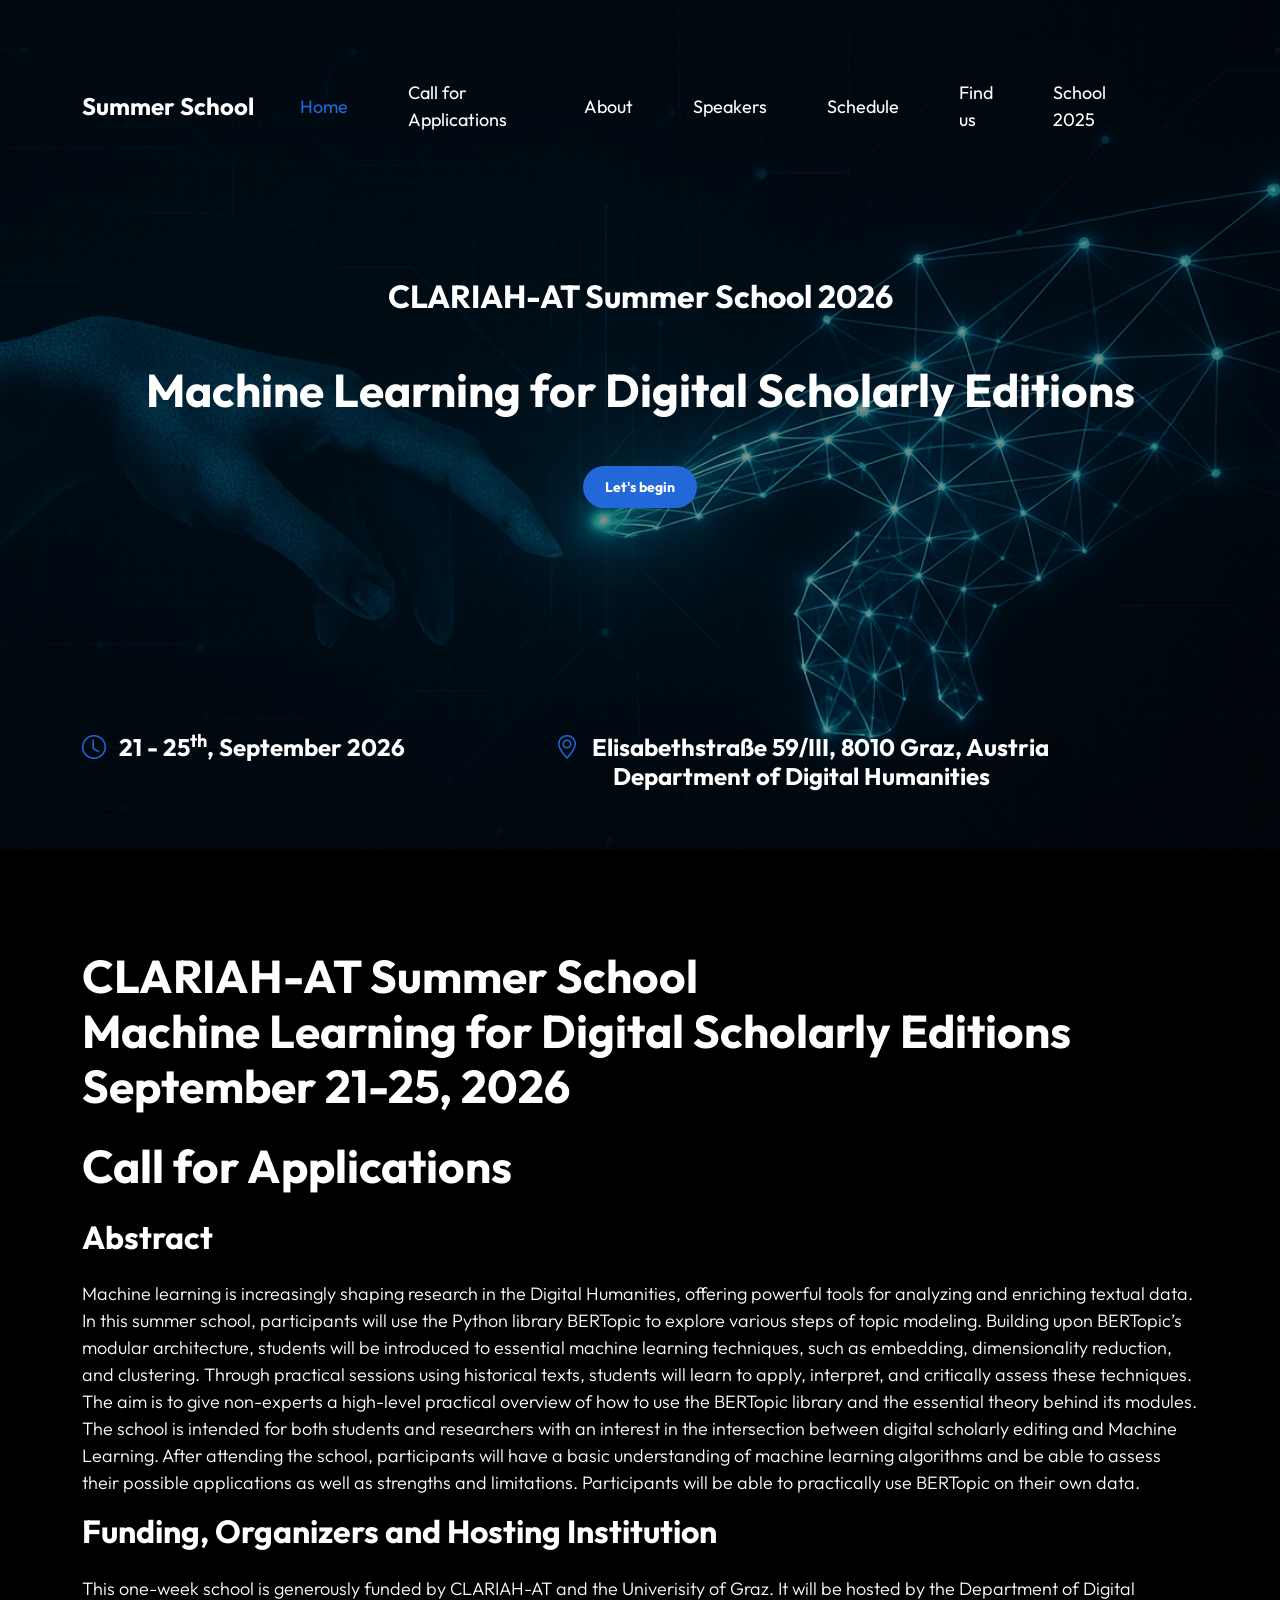
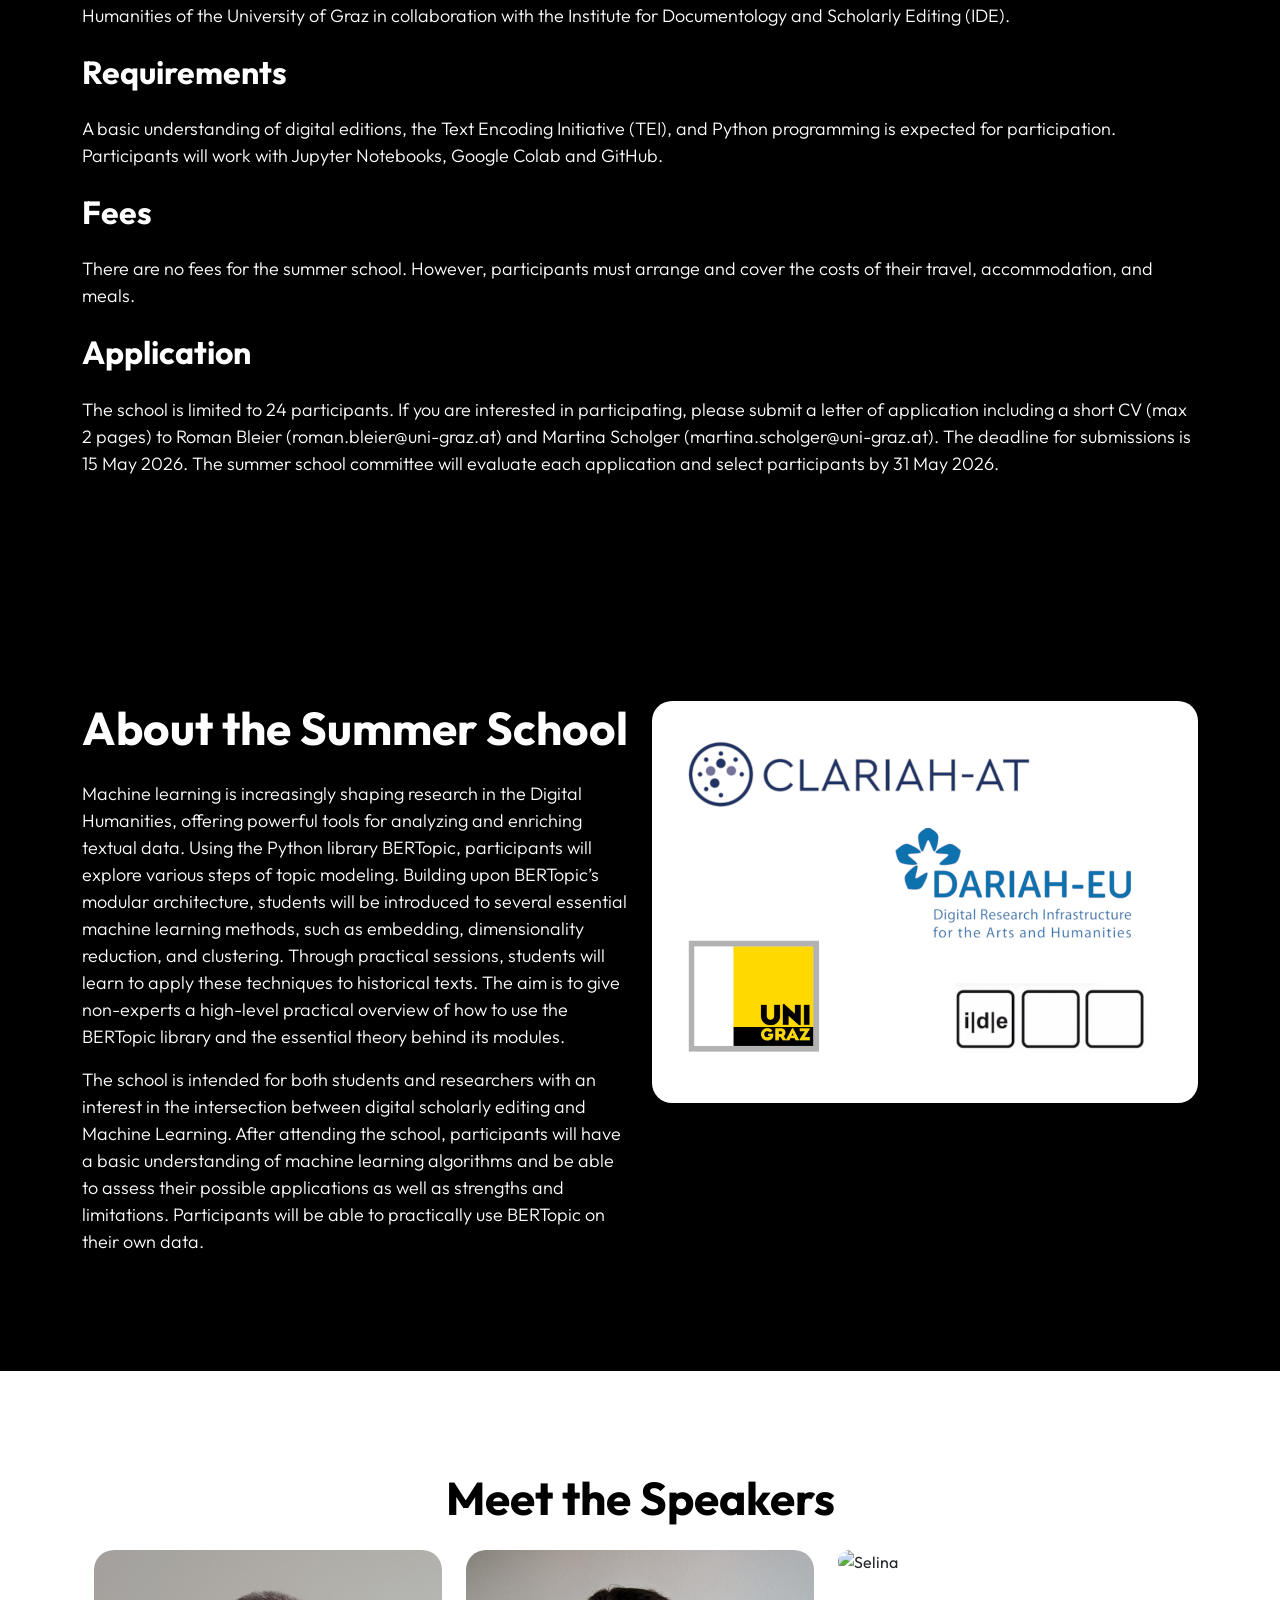
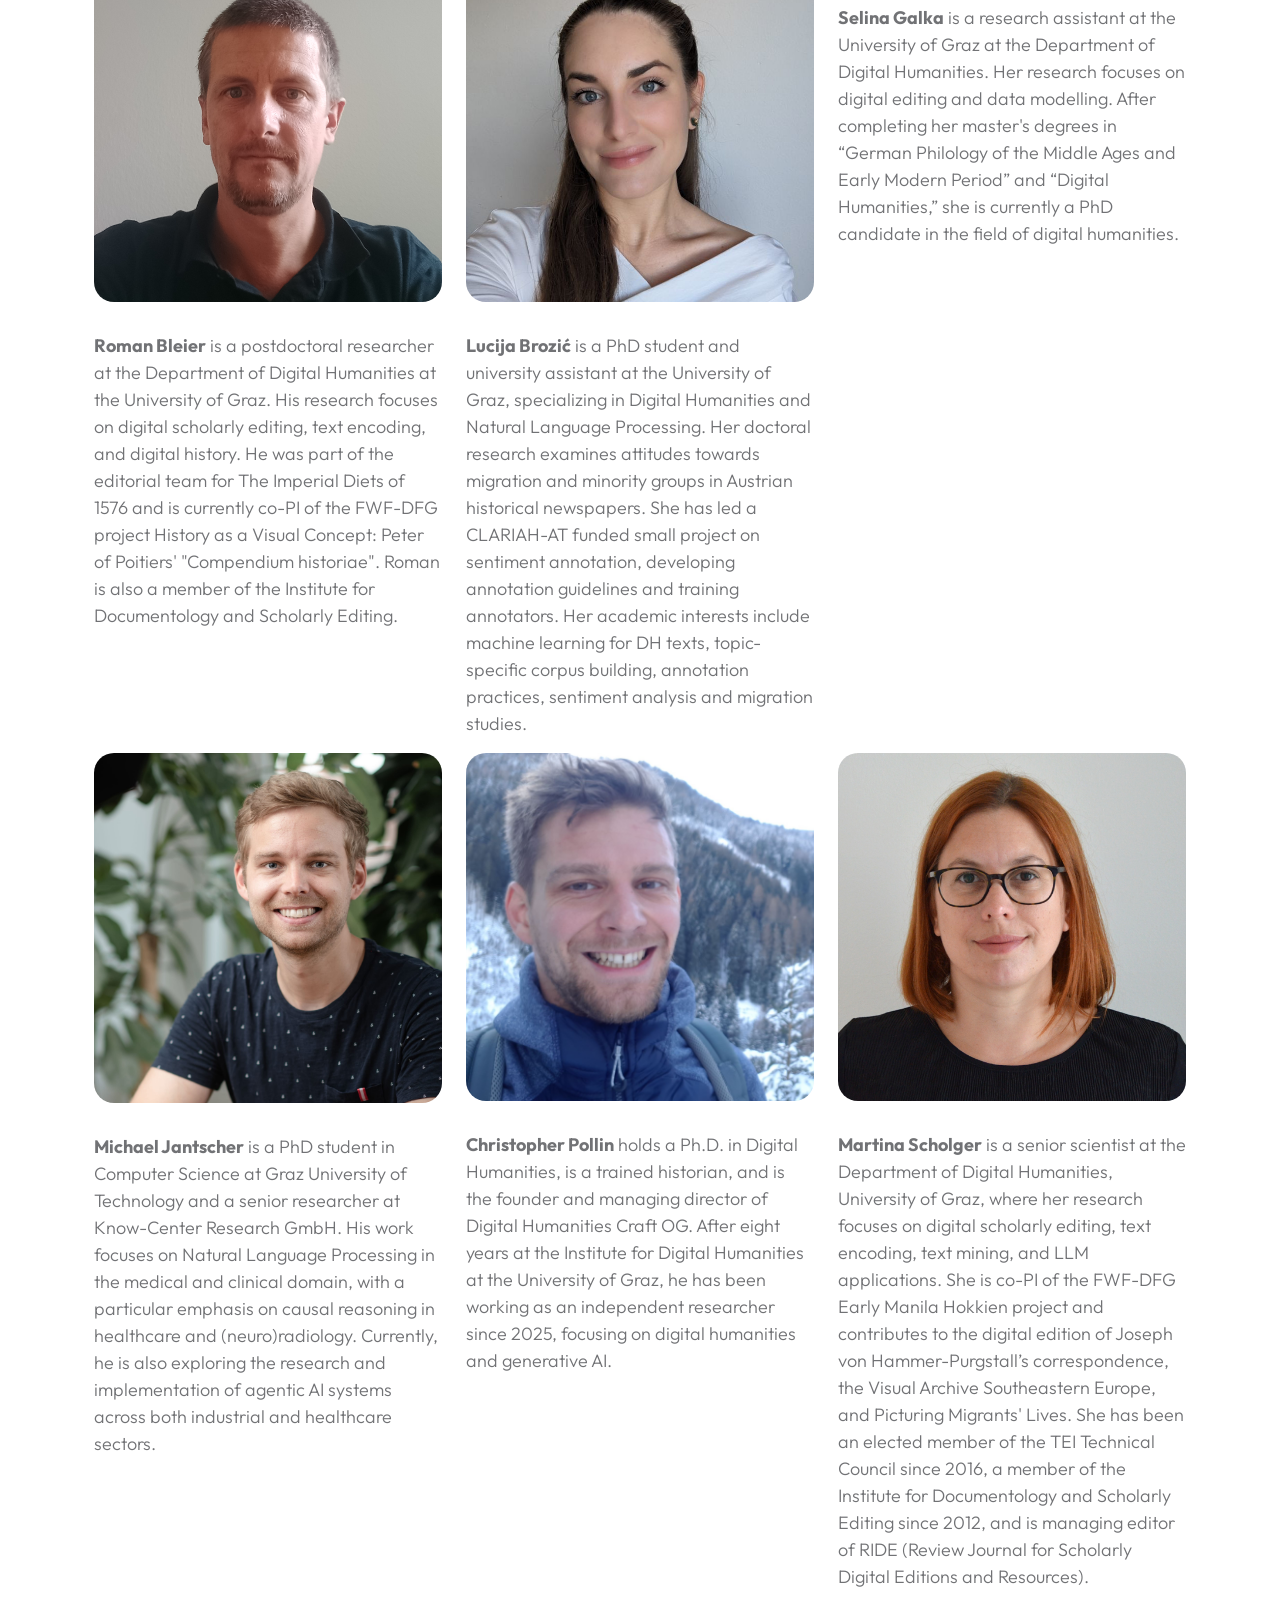
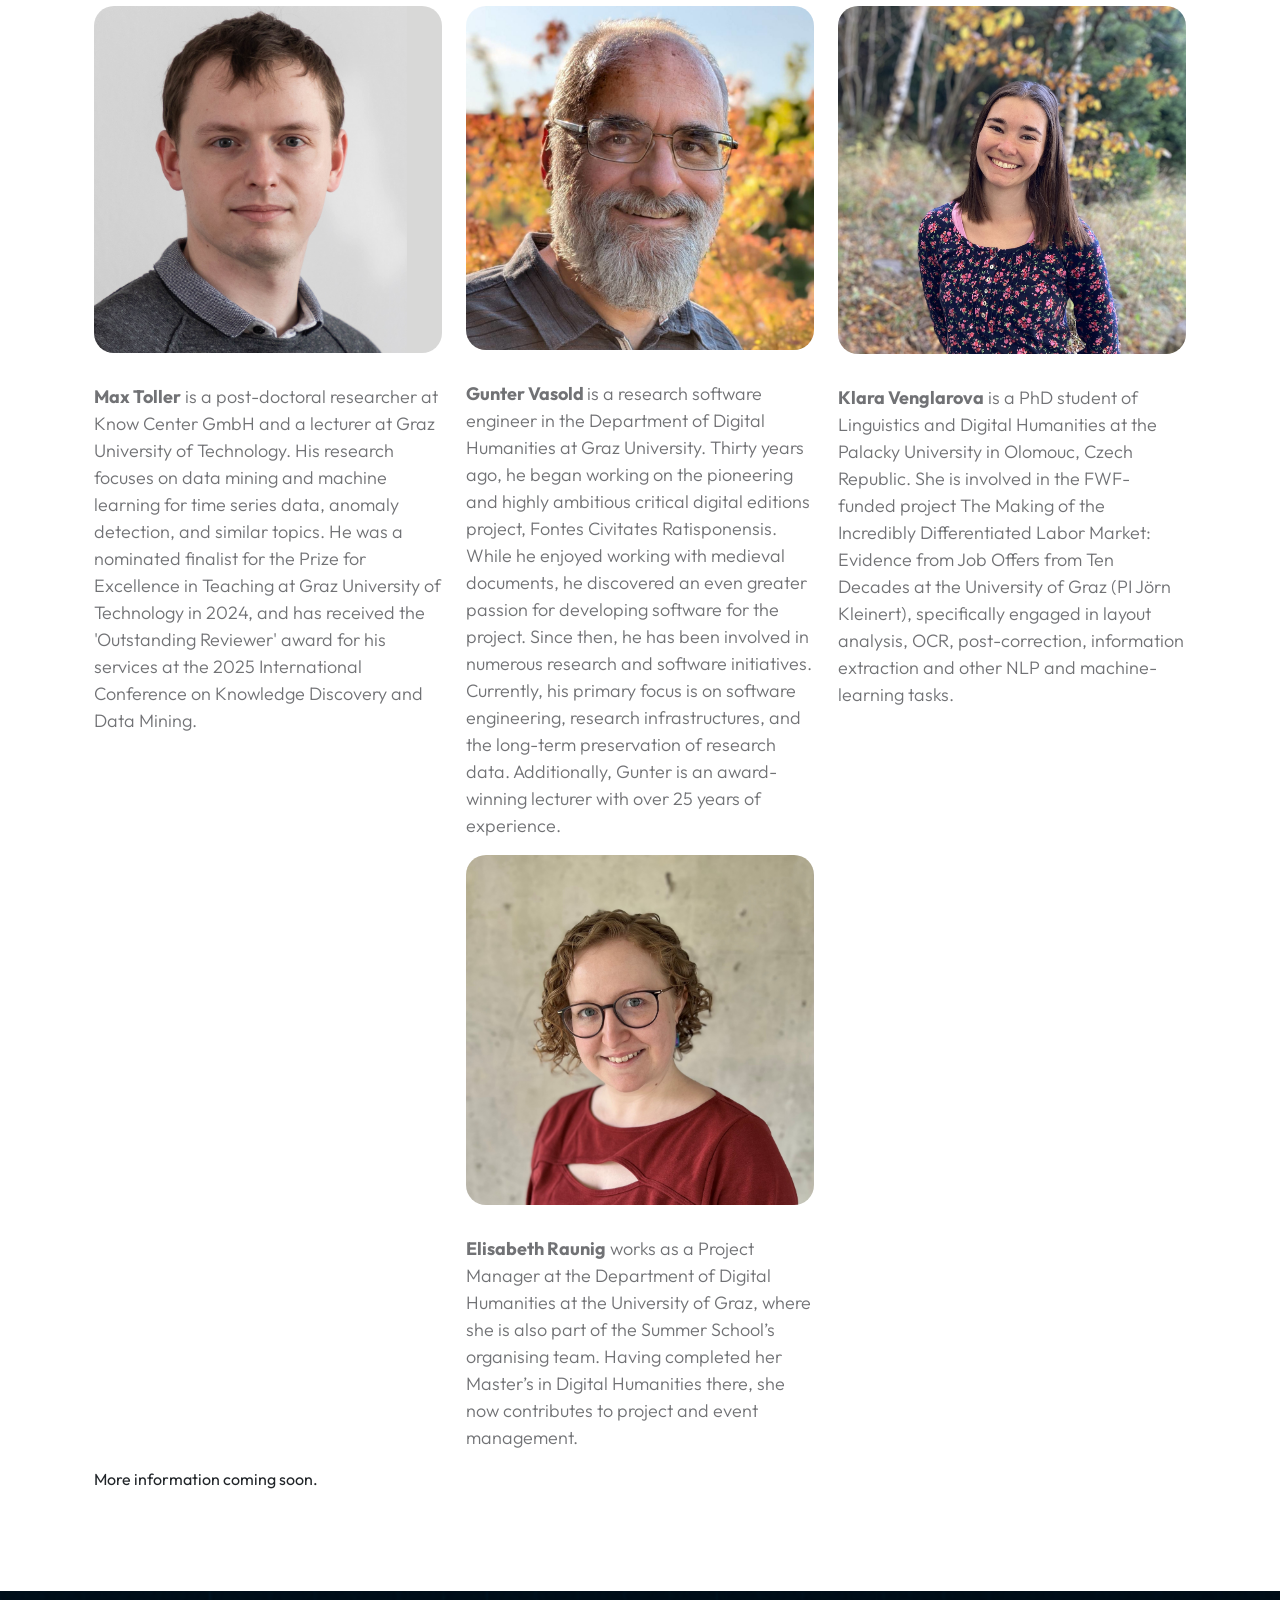
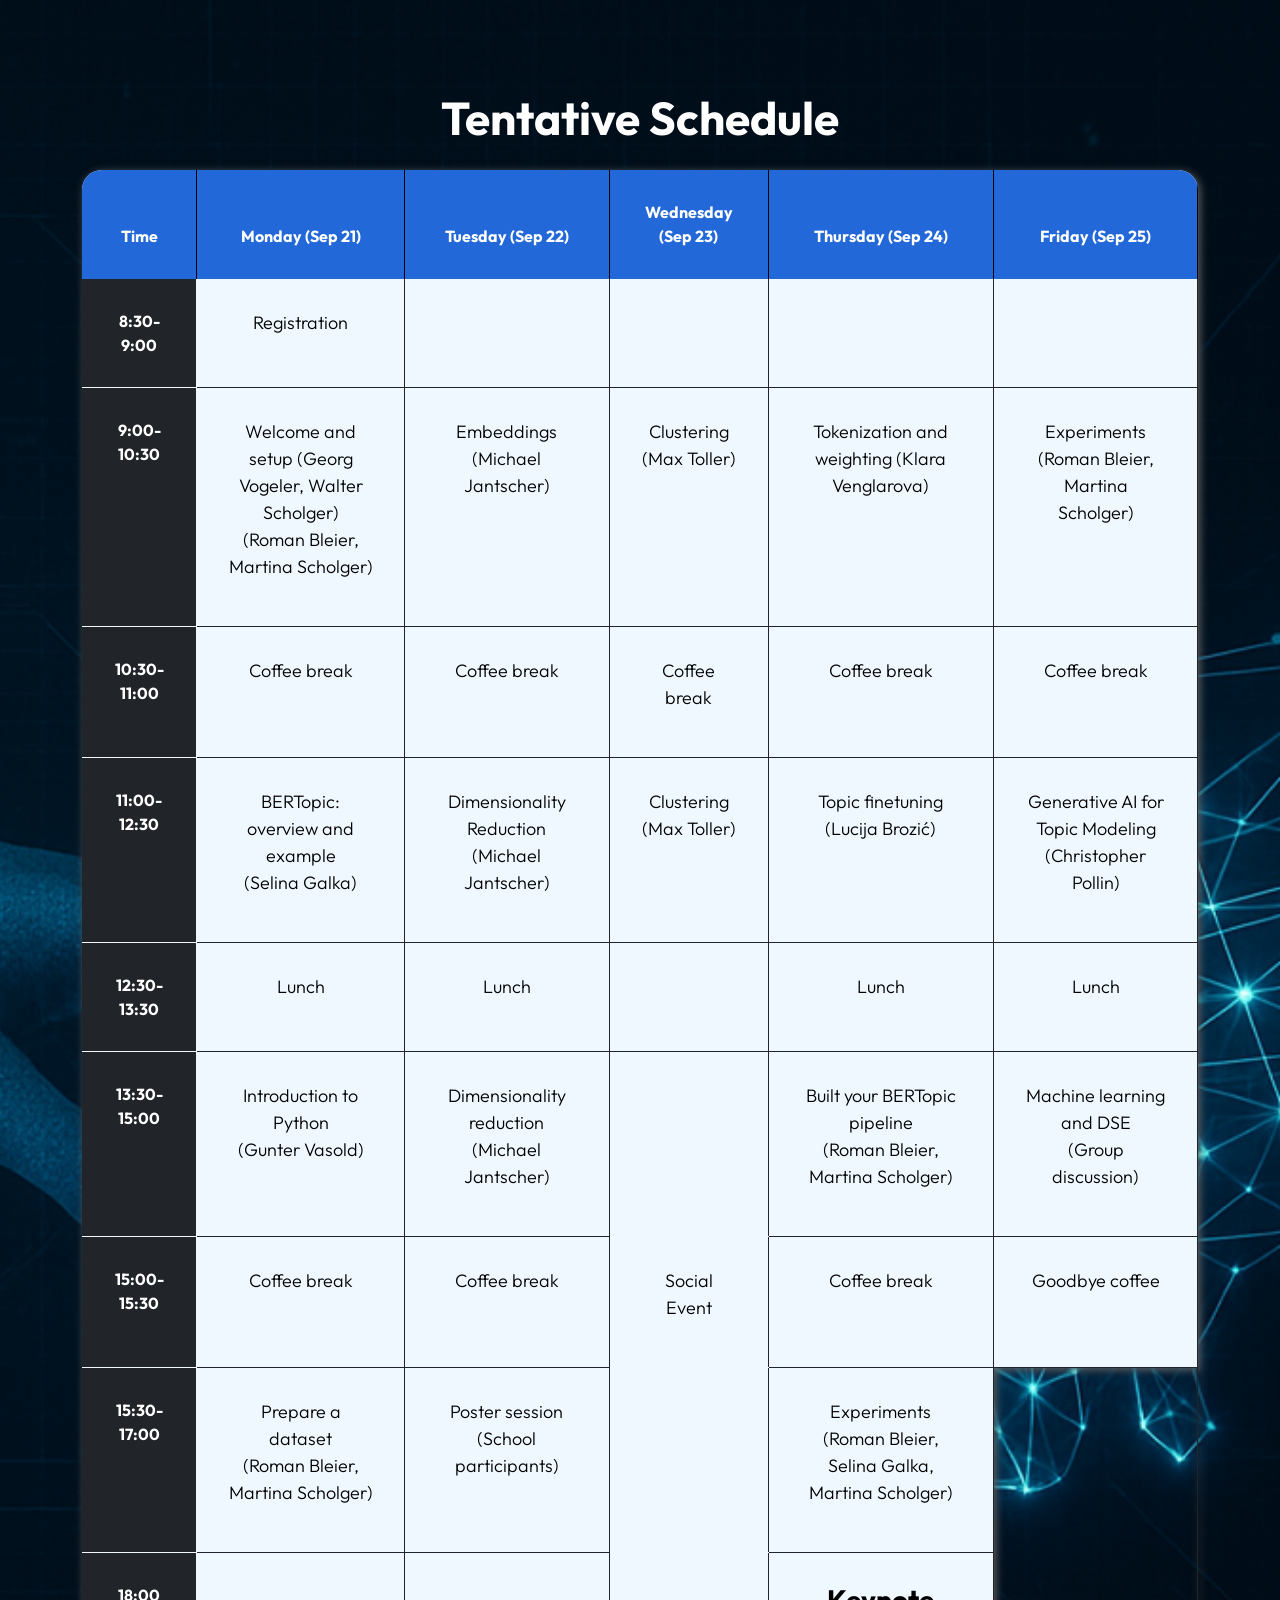
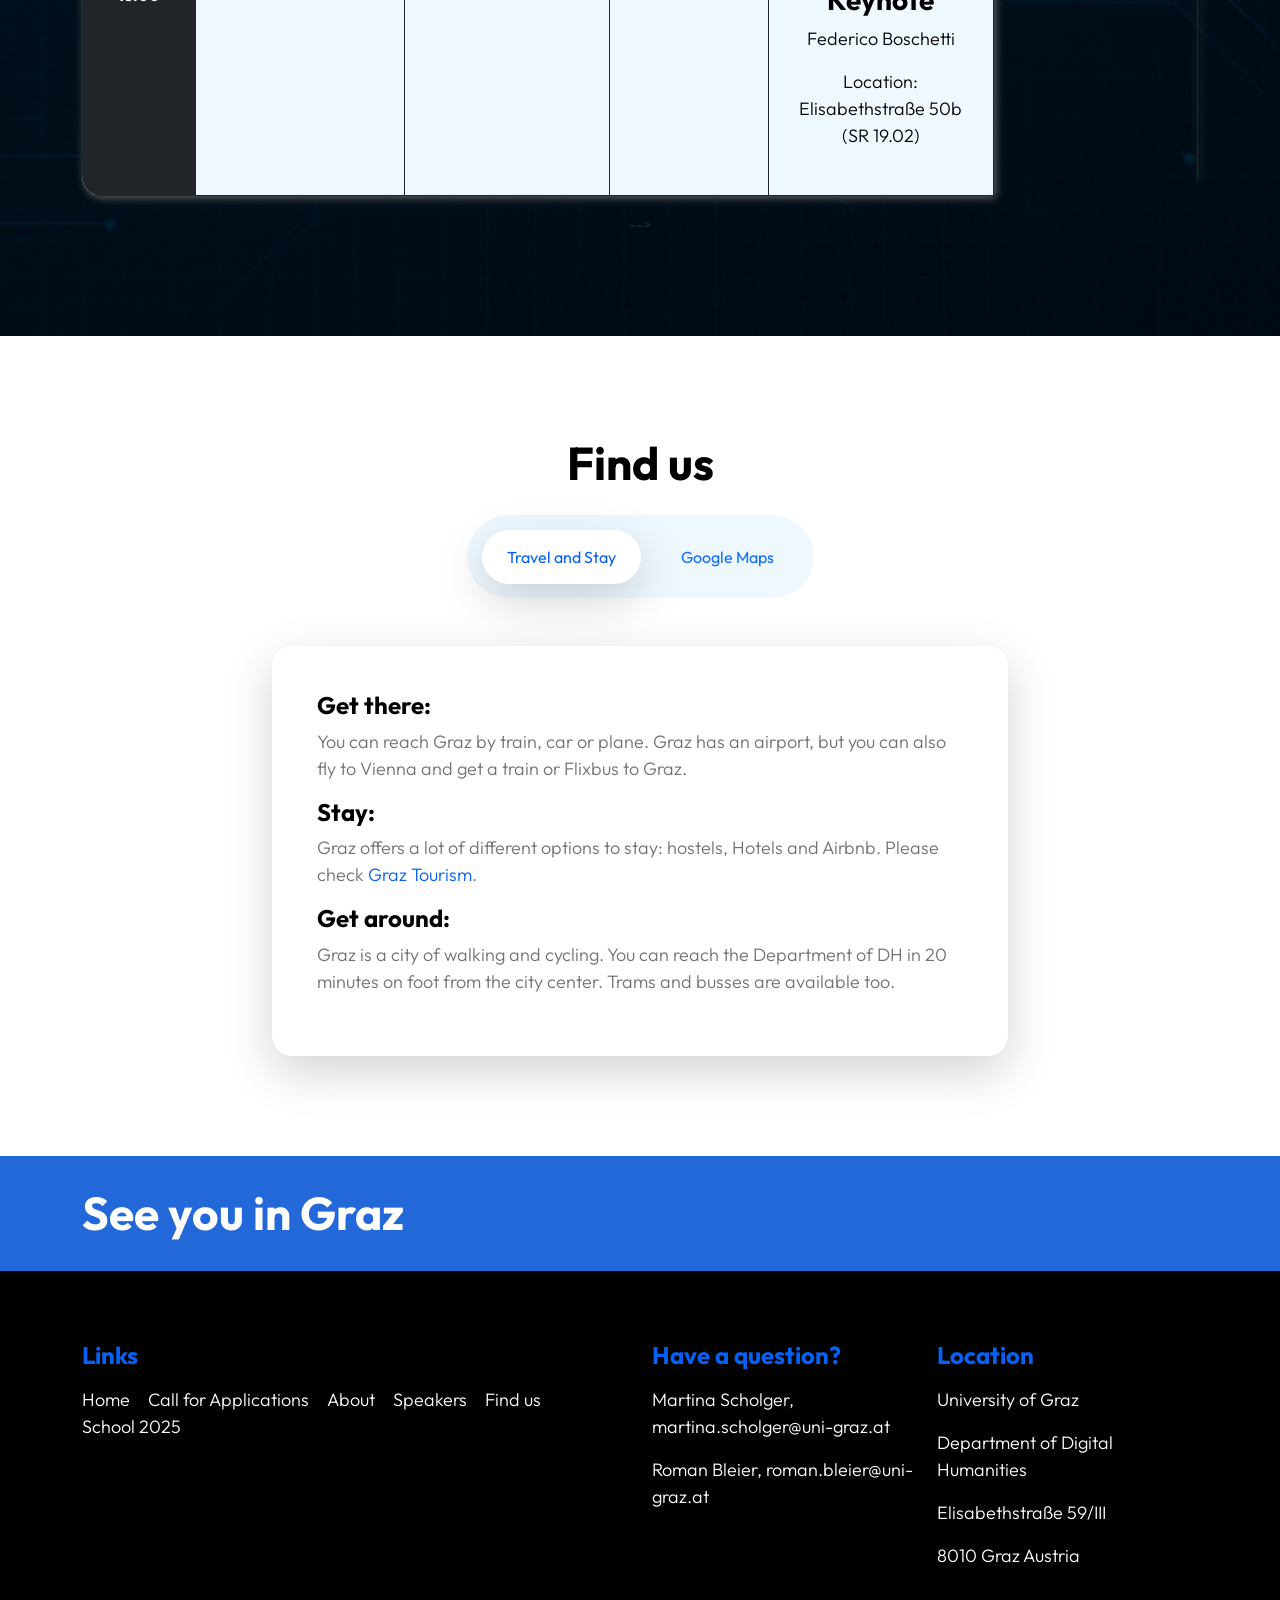
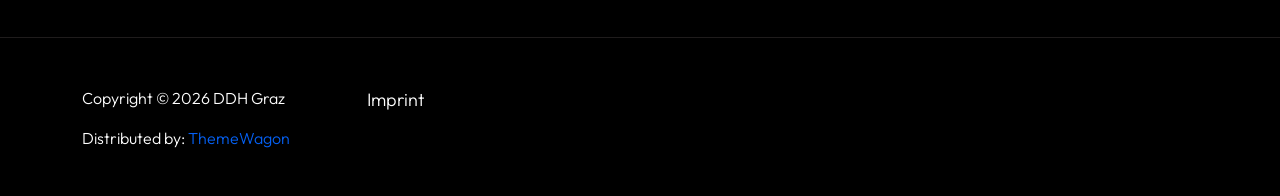
==== docs/index.html @ 9daf3fea "Update index.html" ====
<!doctype html>
<html lang="en">

<head>
    <meta charset="utf-8">
    <meta name="viewport" content="width=device-width, initial-scale=1">

    <meta name="description" content="">
    <meta name="author" content="">

    <title>DSE ML Summer School 2026</title>

    <!-- CSS FILES -->
    <link rel="preconnect" href="https://fonts.googleapis.com">

    <link rel="preconnect" href="https://fonts.gstatic.com" crossorigin>

    <link href="https://fonts.googleapis.com/css2?family=Outfit:wght@100;200;400;700&amp;display=swap" rel="stylesheet">

    <link href="css/bootstrap.min.css" rel="stylesheet">

    <link href="css/bootstrap-icons.css" rel="stylesheet">

    <link href="css/custom.css" rel="stylesheet">

    <!--

TemplateMo 583 Festava Live

https://templatemo.com/tm-583-festava-live

-->
</head>

<body>

    <main>

       <!-- <header class="site-header">
            <div class="container">
                <div class="row">

                    <div class="col-lg-12 col-12 d-flex flex-wrap">
                        <p class="d-flex me-4 mb-0">
                            <i class="bi-person custom-icon me-2"></i>
                            <strong class="text-dark">CLARIAH-AT Summer School: Machine Learning for Digital Scholarly Editions</strong>
                        </p>
                    </div>

                </div>
            </div>
        </header>-->


        <nav class="navbar navbar-expand-lg">
            <div class="container">
                <a class="navbar-brand" href="index.html">
                    Summer School
                </a>

               <!-- <a href="ticket.html" class="btn custom-btn d-lg-none ms-auto me-4">Buy Ticket</a>
-->
                <button class="navbar-toggler" type="button" data-bs-toggle="collapse" data-bs-target="#navbarNav"
                    aria-controls="navbarNav" aria-expanded="false" aria-label="Toggle navigation">
                    <span class="navbar-toggler-icon"></span>
                </button>

                <div class="collapse navbar-collapse" id="navbarNav">
                    <ul class="navbar-nav align-items-lg-center ms-auto me-lg-5">
                        <li class="nav-item">
                            <a class="nav-link click-scroll" href="#home">Home</a>
                        </li>
                        
                        <li class="nav-item">
                            <a class="nav-link click-scroll" href="#call">Call for Applications</a>
                        </li>

                        <li class="nav-item">
                            <a class="nav-link click-scroll" href="#about">About</a>
                        </li>

                        <li class="nav-item">
                            <a class="nav-link click-scroll" href="#speakers">Speakers</a>
                        </li>

                        <li class="nav-item">
                            <a class="nav-link click-scroll" href="#schedule">Schedule</a>
                        </li>

                        <!--<li class="nav-item">
                            <a class="nav-link click-scroll" href="#material">Material</a>
                        </li>-->
                        

                        <li class="nav-item">
                            <a class="nav-link click-scroll" href="#findus">Find us</a>
                        </li>
                        
                        <li class="nav-item">
                            <a class="nav-link click-scroll" href="https://dhgraz.github.io/clariah2025-dse-ml/">School 2025</a>
                        </li>
                    </ul>

                   <!-- <a href="ticket.html" class="btn custom-btn d-lg-block d-none">Buy Ticket</a>-->
                </div>
            </div>
        </nav>


        <section class="hero-section" id="home">
            <div class="section-overlay"></div>

            <div class="container d-flex justify-content-center align-items-center">
                <div class="row">

                    <div class="col-12 mt-auto mb-5 text-center">
                        <h3 class="text-white mb-5">CLARIAH-AT Summer School 2026</h3>

                        <h2 class="text-white mb-5">Machine Learning for Digital Scholarly Editions</h2>

                        <a class="btn custom-btn smoothscroll" href="#section_2">Let's begin</a>
                    </div>

                    <div class="col-lg-12 col-12 mt-auto d-flex flex-column flex-lg-row text-center">
                        <div class="date-wrap">
                            <h5 class="text-white">
                                <i class="custom-icon bi-clock me-2"></i>
                                21 - 25<sup>th</sup>, September 2026
                            </h5>
                        </div>

                        <div class="location-wrap mx-auto py-3 py-lg-0">
                            <h5 class="text-white">
                                <i class="custom-icon bi-geo-alt me-2"></i>
                                Elisabethstraße 59/III, 8010 Graz, Austria <br/>
                                Department of Digital Humanities
                            </h5>
                        </div>

                       <!-- <div class="social-share">
                            <ul class="social-icon d-flex align-items-center justify-content-center">
                                <span class="text-white me-3">Share:</span>

                                <li class="social-icon-item">
                                    <a href="#" class="social-icon-link">
                                        <span class="bi-facebook"></span>
                                    </a>
                                </li>

                                <li class="social-icon-item">
                                    <a href="#" class="social-icon-link">
                                        <span class="bi-twitter"></span>
                                    </a>
                                </li>

                                <li class="social-icon-item">
                                    <a href="#" class="social-icon-link">
                                        <span class="bi-instagram"></span>
                                    </a>
                                </li>
                            </ul>
                        </div>
                  -->  </div>
                </div>
            </div>

            <div class="video-wrap">
                <img src="images/background.png" class="custom-video" alt="banner"/>
                <!--<video autoplay="" loop="" muted="" class="custom-video" poster="">
                    <source src="video/pexels-2022395.mp4" type="video/mp4">

                    Your browser does not support the video tag.
                </video>-->
            </div>
        </section>
        
        
        <section class="about-section section-padding" id="call">
            <div class="container">
                <div class="row">
                    
                    <div class="col-lg-12 col-12 mb-4 mb-lg-0 d-flex align-items-center">
                        <div class="services-info">
                            <h2 class="text-white mb-4">CLARIAH-AT Summer School<br />
                                Machine Learning for Digital Scholarly Editions<br />
                                September 21-25, 2026</h2>
                            <h2 class="text-white mb-4">Call for Applications</h2>
                            
                            <h3 class="text-white mb-4">Abstract</h3>
                            <p class="text-white">
                                Machine learning is increasingly shaping research in the Digital Humanities, offering
                                powerful tools for analyzing and enriching textual data. In this summer school, participants
                                will use the Python library BERTopic to explore various steps of topic modeling. Building
                                upon BERTopic’s modular architecture, students will be introduced to essential machine
                                learning techniques, such as embedding, dimensionality reduction, and clustering. Through
                                practical sessions using historical texts, students will learn to apply, interpret, and critically
                                assess these techniques. The aim is to give non-experts a high-level practical overview of
                                how to use the BERTopic library and the essential theory behind its modules. The school is
                                intended for both students and researchers with an interest in the intersection between
                                digital scholarly editing and Machine Learning. After attending the school, participants will
                                have a basic understanding of machine learning algorithms and be able to assess their
                                possible applications as well as strengths and limitations. Participants will be able to
                                practically use BERTopic on their own data.
                            </p>
                            
                            <h3 class="text-white mb-4">Funding, Organizers and Hosting Institution</h3>
                            <p class="text-white mb-4">This one-week school is generously funded by CLARIAH-AT and the Univerisity of Graz. It will be hosted by the Department of Digital Humanities of the
                            University of Graz in collaboration with the Institute for Documentology and Scholarly Editing
                            (IDE).</p>
                            
                            <h3 class="text-white mb-4">Requirements</h3>
                            <p class="text-white mb-4">A basic understanding of digital editions, the Text Encoding Initiative (TEI), and Python
                            programming is expected for participation. Participants will work with Jupyter Notebooks,
                            Google Colab and GitHub.</p>
                            
                            <h3 class="text-white mb-4">Fees</h3>
                            <p class="text-white mb-4">There are no fees for the summer school. However, participants must arrange and cover the
                            costs of their travel, accommodation, and meals.</p>
                            
                            <h3 class="text-white mb-4">Application</h3>
                            <p class="text-white mb-4">The school is limited to 24 participants. If you are interested in participating, please submit a
                            letter of application including a short CV (max 2 pages) to Roman Bleier
                            (<a href="mailto:roman.bleier@uni-graz.at" class="site-footer-link">roman.bleier@uni-graz.at</a>) and Martina Scholger (<a href="mailto:martina.scholger@uni-graz.at" class="site-footer-link">martina.scholger@uni-graz.at</a>). The
                            deadline for submissions is 15 May 2026. The summer school committee will evaluate each
                            application and select participants by 31 May 2026.</p>
                            
                        
                        </div>
                          
                        </div>
                    </div>
                    
                    <!--<div class="col-lg-6 col-12">
                        
                        <div class="about-text-wrap">
                            <img src="images/logos.png" class="about-image img-fluid" alt="logos">
                            
                            
                        </div>
                    </div>
                    -->
                </div>
            
        </section>

        <section class="about-section section-padding" id="section_3">
            <div class="container">
                <div class="row">

                    <div class="col-lg-6 col-12 mb-4 mb-lg-0 d-flex align-items-center">
                        <div class="services-info">
                            <h2 class="text-white mb-4">About the Summer School</h2>

                            <p class="text-white">Machine learning is increasingly shaping research in the Digital Humanities, offering powerful tools for analyzing and enriching textual data. Using the Python library BERTopic, participants will explore various steps of topic modeling. Building upon BERTopic’s modular architecture, students will be introduced to several essential machine learning methods, such as embedding, dimensionality reduction, and clustering. Through practical sessions, students will learn to apply these techniques to historical texts. 
                                The aim is to give non-experts a high-level practical overview of how to use the BERTopic library and the essential theory behind its modules.</p>

                            <!--<h6 class="text-white mt-4">Once in Lifetime Experience</h6>-->

                            <p class="text-white">The school is intended for both students and researchers with an interest in the intersection between digital scholarly editing and Machine Learning. After attending the school, participants will have a basic understanding of machine learning algorithms and be able to assess their possible applications as well as strengths and limitations. Participants will be able to practically use BERTopic on their own data. </p>

                           <!-- <h6 class="text-white mt-4">Whole Night Party</h6>

                            <p class="text-white">Please tell your friends about our website. Thank you.</p>-->
                        </div>
                    </div>

                    <div class="col-lg-6 col-12">
                       
                        <div class="about-text-wrap">
                            <img src="images/logos.png" class="about-image img-fluid" alt="Funded by CLARIAH-AT, DARIAH-EU, University of Graz, Institut for Documentology and Scholarly Editing">

                           
                        </div>
                    </div>

                </div>
            </div>
        </section>


        <section class="artists-section section-padding" id="section_4">
            <div class="container">
                
                <div class="row justify-content-center">
                    
                    <div class="col-12 text-center">
                        <h2 class="mb-4">Meet the Speakers</h2>
                    </div>
                    
                    
                   <!-- <div class="col-lg-5 col-12">
                        
                        <div class="artists-thumb">
                            <div class="artists-image-wrap">
                                <img src="images/artists/cneud.jpg"
                                    class="artists-image img-fluid" alt="Clemens Neudecker">
                            </div>
                            
                            <div class="artists-hover">
                                <p>
                                    Clemens Neudecker 
                                </p>
                                
                            </div>
                        </div>
                        <div>
                            <p>
                                
                                <strong>Clemens Neudecker</strong> studied Philosophy, Computer Science and Political Science at LMU Munich and works as Head of Data Science in the Information and Data Management Department of the Staatsbibliothek zu Berlin - Preußischer Kulturbesitz. The main focus of his work and research lies in Computer Vision, Natural Language Processing and Machine Learning/Artificial Intelligence and their applications in the context of digitization and the Digital Humanities.
                                
                            </p>
                        </div>
                    </div>
                    <div class="col-lg-5 col-12">
                        <div>
                            <p>Keynote 1: Tuesday, September 9, 6pm (CEST), Elisabethstraße 50b (SR 19.02)</p>
                            <p><a href="https://unimeet.uni-graz.at/b/sch-pwq-3w3-ioy">Online link (Unimeet)</a></p>
                            <p><strong>Context matters. Opportunities and challenges when working with artificial intelligence and cultural heritage data</strong></p>
                            <hr>
                            <p>The advances made in the field of machine learning/artificial intelligence (ML) offer a range of opportunities for libraries and digital scholarship. In projects such as Mensch.Maschine.Kultur, the Staatsbibliothek zu Berlin - Preußischer Kulturbesitz (SBB) is developing ML technologies for a wide range of applications: from text and layout recognition and image analysis to information extraction, machine-assisted subject indexing and, last but not least, the provision of collections as data and their digital curation. On the other hand, the historical and cultural contexts must always be taken into account when using ML technologies in combination with historical sources and cultural heritage materials. Collections digitized by libraries are heterogeneous in terms of the period covered, the perspectives, places or regions they contain and the cultural contexts in which they must be placed. Historical documents often contain distortions that no longer correspond to today's ethical values. While historians are trained to classify sources and apply source criticism as a methodological tool, AI systems developed by industry are primarily trained on modern texts from the Internet and cannot do this. Using the example of SBB's experience with machine learning and AI, this talk aims to provide insights into practical applications while at the same time raising awareness for a conscious and responsible approach to ML and cultural heritage data.
                            </p>
                            
                        </div>
                        
                        
                    </div>
                </div>    -->
                
                
                
                
               <!-- <div class="row justify-content-center" style="margin-top:100px">

                    
             
                    <div class="col-lg-5 col-12">
                       
                        <div class="artists-thumb">
                            <div class="artists-image-wrap">
                                <img src="images/artists/uhk_2025.png"
                                    class="artists-image img-fluid" alt="Ulrike Henny-Krahmer">
                            </div>

                            <div class="artists-hover">
                                <p>
                                    Ulrike Henny-Krahmer 
                                </p>
                                
                            </div>
                        </div>
                      <div>
                          <p>
                              
                             <strong>Ulrike Henny-Krahmer</strong> is Junior Professor for Digital Humanities at the University of Rostock. Her research focuses on digital scholarly editing, computational text analysis, and questions on the sustainability and evaluation of digital scholarly outputs. Since 2012, she is a member of the Institute for Documentology and Scholarly Editing
                              (IDE) and since 2019, she has been one of the managing editors of the journal RIDE - A Review Journal for Digital Editions and Resources. 
                              Since 2025, she is a member of the Technical Council of the Text Encoding Initiative (TEI).
                              
                          </p>
                      </div>
                       </div>
                    <div class="col-lg-5 col-12">
                        <div>
                            <p>Keynote 2: Friday, September 12, 1:30pm (CEST) (online)</p>
                            <p><a href="https://unimeet.uni-graz.at/b/sch-pwq-3w3-ioy">Online link (Unimeet)</a></p>
                            <p><strong>Machine learning and scholarly editing - a contradiction or an exciting partnership?</strong></p>
                          <hr>
                            <p>Traditionally, scholarly editions aim to produce a reliable text based on historical documents that can be used as a basis for further research in the respective subject area(s). Depending on the type of source, this methodologically requires a precise text comparison and a detailed examination of the nature of the underlying documents and their textual contents. How does this fit in with machine learning methods that recognise patterns based on large amounts of data so that we can obtain models with which we can make probability-based predictions for further data? Are these approaches even compatible with each other and how can we resolve the methodological contradictions or seek connections between the methods?
                                The lecture will discuss these questions using the concrete example of letters from the edition of the works of the German writer Uwe Johnson (1934–1984), for which topic models were created. It will also be about how far humanities scholars, digital humanists, and computer scientists can delve into the other domain in order to understand the respective methods. This understanding not only provides exciting opportunities, it is also a prerequisite for the successful application of machine learning methods in the humanities.
                            </p>
                           
                        </div>
                       
                    
                </div>
            </div>
               --> 
                
                <div class="row justify-content-center">
                    <!--<div class="col-12 text-center">
                        <h2 class="mb-4">Meet the Speakers</h2>
                    </div>-->
                    
                    <div class="col-lg-4 col-12">
                        
                        <div class="artists-thumb">
                            <div class="artists-image-wrap">
                                <img src="images/artists/Bleier_R.png"
                                    class="artists-image img-fluid" alt="RomanBleier">
                            </div>
                            <div class="artists-hover">
                                <p>
                                    Roman Bleier
                                </p>
                                
                                
                                
                            </div>
                        </div>
                        <div>
                            <p> 
                                <strong>Roman Bleier</strong> is a postdoctoral researcher at the Department of Digital Humanities at the University of Graz. His research focuses on digital scholarly editing, text encoding, and digital history. He was part of the editorial team for The Imperial Diets of 1576 and is currently co-PI of the FWF-DFG project History as a Visual Concept: Peter of Poitiers' "Compendium historiae". Roman is also a member of the Institute for Documentology and Scholarly Editing.
                            </p>
                        </div>
                    </div>
                  
                    <div class="col-lg-4 col-12">
                        
                        <div class="artists-thumb">
                            <div class="artists-image-wrap">
                                <img src="images/artists/Lucija.jpg"
                                    class="artists-image img-fluid" alt="Lucija Brozić">
                            </div>
                            
                            <div class="artists-hover">
                                <p>
                                    Lucija Brozić
                                </p>
                                
                                
                                
                            </div>
                        </div>
                        <div>
                            <p>
                                
                                <strong>Lucija Brozić</strong> is a PhD student and university assistant at the University of Graz, specializing in Digital Humanities and Natural Language Processing. Her doctoral research examines attitudes towards migration and minority groups in Austrian historical newspapers. She has led a CLARIAH-AT funded small project on sentiment annotation, developing annotation guidelines and training annotators. Her academic interests include machine learning for DH texts, topic-specific corpus building, annotation practices, sentiment analysis and migration studies.
                                
                            </p>
                        </div>
                    </div>
                    
                  
                    <div class="col-lg-4 col-12">
                        
                        <div class="artists-thumb">
                            <div class="artists-image-wrap">
                                <img src="images/artists/selinagalka.png"
                                    class="artists-image img-fluid" alt="Selina">
                            </div>
                            
                            <div class="artists-hover">
                                <p>
                                   Selina Galka
                                </p>
                                
                                
                                
                            </div>
                        </div>
                        <div>
                            <p>
                                
                                <strong>Selina Galka</strong> is a research assistant at the University of Graz at the Department of Digital Humanities. Her research focuses on digital editing and data modelling. After completing her master's degrees in “German Philology of the Middle Ages and Early Modern Period” and “Digital Humanities,” she is currently a PhD candidate in the field of digital humanities.
                           
                            </p>
                        </div>
                    </div>
                  
              <!--      <div class="col-lg-4 col-12">
                        
                        <div class="artists-thumb">
                            <div class="artists-image-wrap">
                                <img src="images/artists/bernhard.png"
                                    class="artists-image img-fluid" alt="bernhard geiger">
                            </div>
                            
                            <div class="artists-hover">
                                <p>
                                    Bernhard Geiger
                                </p>
                                
                                
                                
                            </div>
                        </div>
                        <div>
                            <p> 
                                <strong>Bernhard Geiger</strong> received the Dipl.-Ing. degree in electrical engineering in 2009 and the Dr. techn. degree in electrical and information engineering from Graz University of Technology, Austria, in 2014. He was a Senior Scientist and Erwin Schrödinger Fellow at the Institute for Communications Engineering, Technical University of Munich from 2014 to 2017. He is currently Assistant Professor at the Signal Processing and Speech Communication Laboratory, Graz University of Technology and Research Area Leader at the Know Center Research GmbH. His research interests include domain-aware machine learning, information theory for machine learning, and information-theoretic model reduction for Markov chains and hidden Markov models.
                            </p>
                        </div>
                    </div>-->
                    
                  <div class="col-lg-4 col-12">
                        
                        <div class="artists-thumb">
                            <div class="artists-image-wrap">
                                <img src="images/artists/profil_michael.jpg"
                                    class="artists-image img-fluid" alt="Michael Jantscher">
                            </div>
                            
                            <div class="artists-hover">
                                <p>
                                    Michael Jantscher 
                                </p>
                                
                                
                                
                            </div>
                        </div>
                        <div>
                            <p>
                                
                                <strong>Michael Jantscher</strong> is a PhD student in Computer Science at Graz University of Technology and a senior researcher at Know-Center Research GmbH. His work focuses on Natural Language Processing in the medical and clinical domain, with a particular emphasis on causal reasoning in healthcare and (neuro)radiology. Currently, he is also exploring the research and implementation of agentic AI systems across both industrial and healthcare sectors.
                        </div>
                    </div>
                    
                    <div class="col-lg-4 col-12">
                        
                        <div class="artists-thumb">
                            <div class="artists-image-wrap">
                                <img src="images/artists/pollin.jpg"
                                    class="artists-image img-fluid" alt="Christopher Pollin">
                            </div>
                            
                            <div class="artists-hover">
                                <p>
                                    Christopher Pollin
                                </p>
                                
                                
                                
                            </div>
                        </div>
                        <div>
                            <p>
                                <strong>Christopher Pollin</strong> holds a Ph.D. in Digital Humanities, is a trained historian, and is the founder and managing director of Digital Humanities Craft OG. After eight years at the Institute for Digital Humanities at the University of Graz, he has been working as an independent researcher since 2025, focusing on digital humanities and generative AI.
                                 </div>
                    </div>
                    
                   
                   <!-- <div class="col-lg-4 col-12">
                        
                        <div class="artists-thumb">
                            <div class="artists-image-wrap">
                                <img src="images/artists/SLang.jpg"
                                    class="artists-image img-fluid" alt="Sarah Lang">
                            </div>
                            
                            <div class="artists-hover">
                                <p>
                                   Sarah Lang
                                </p>
                                
                                
                                
                            </div>
                        </div>
                        <div>
                            <p>
                                
                                <strong>Sarah Lang</strong> is Head of Digital Humanities at the Max Planck Institute for the History of Science (Berlin). Previously, she was a Postdoctoral Fellow at the Centre for Information Modelling at the University of Graz. Trained in History and Classics in Graz and Montpellier, she completed a PhD on early modern alchemical literature in 2021, combining Digital Humanities and the history of science, for which she received the Bader Prize of the Austrian Academy of Sciences. As convenor of the Empowerment Working Group of the German Digital Humanities Association (DHd), where she is also on the board of directors, Sarah Lang is interested in issues like (gender) data gaps, data feminism, diversity in DH, decolonizing data, data ethics and related topics. Her research focuses on computational approaches to historical sources, particularly distant reading and viewing of chymical print. A DH professional since 2016, she blogs at latex-ninja.com, serves on the council of the Society for the History of Alchemy and Chemistry.  </p>
                        </div>
                    </div>-->
                    
                    <div class="col-lg-4 col-12">
                        
                        <div class="artists-thumb">
                            <div class="artists-image-wrap">
                                <img src="images/artists/scholger-600.jpg"
                                    class="artists-image img-fluid" alt="Martina Scholger">
                            </div>
                            
                            <div class="artists-hover">
                                <p>
                                    Martina Scholger 
                                </p>
                                
                                
                                
                            </div>
                        </div>
                        <div>
                            <p>
                                
                                <strong>Martina Scholger</strong> is a senior scientist at the Department of Digital Humanities, University of Graz, where her research focuses on digital scholarly editing, text encoding, text mining, and LLM applications. She is co-PI of the FWF-DFG Early Manila Hokkien project and contributes to the digital edition of Joseph von Hammer-Purgstall’s correspondence, the Visual Archive Southeastern Europe, and Picturing Migrants' Lives. She has been an elected member of the TEI Technical Council since 2016, a member of the Institute for Documentology and Scholarly Editing since 2012, and is managing editor of RIDE (Review Journal for Scholarly Digital Editions and Resources). 
                            </p>
                        </div>
                    </div>
                    
                   <div class="col-lg-4 col-12">
                        
                        <div class="artists-thumb">
                            <div class="artists-image-wrap">
                                <img src="images/artists/mt_small.png"
                                    class="artists-image img-fluid" alt="N.N">
                            </div>
                            
                            <div class="artists-hover">
                                <p>
                                   Max Toller
                                </p>
                                
                                
                                
                            </div>
                        </div>
                        <div>
                            <p> 
                                <strong>Max Toller</strong> is a post-doctoral researcher at Know Center GmbH and a lecturer at Graz University of Technology. His research focuses on data mining and machine learning for time series data, anomaly detection, and similar topics. He was a nominated finalist for the Prize for Excellence in Teaching at Graz University of Technology in 2024, and has received the 'Outstanding Reviewer' award for his services at the 2025 International Conference on Knowledge Discovery and Data Mining.
                            </p>
                        </div>
                    </div>
                    
                    <div class="col-lg-4 col-12">
                        
                        <div class="artists-thumb">
                            <div class="artists-image-wrap">
                                <img src="images/artists/gv_2025a.jpg"
                                    class="artists-image img-fluid" alt="Gunter Vasold">
                            </div>
                            
                            <div class="artists-hover">
                                <p>
                                    Gunter Vasold 
                                </p>
                                
                                
                                
                            </div>
                        </div>
                        <div>
                            <p>
                                <strong>Gunter Vasold </strong>   is a research software engineer in the Department of Digital Humanities at Graz University. Thirty years ago, he began working on the pioneering and highly ambitious critical digital editions project, Fontes Civitates Ratisponensis. While he enjoyed working with medieval documents, he discovered an even greater passion for developing software for the project. Since then, he has been involved in numerous research and software initiatives. Currently, his primary focus is on software engineering, research infrastructures, and the long-term preservation of research data. Additionally, Gunter is an award-winning lecturer with over 25 years of experience.
                            </p>
                        </div>
                    </div>
                    
                    
                    <div class="col-lg-4 col-12">
                        
                        <div class="artists-thumb">
                            <div class="artists-image-wrap">
                                <img src="images/artists/ima_klara.jpeg"
                                    class="artists-image img-fluid" alt="Klara Venglarova">
                            </div>
                            
                            <div class="artists-hover">
                                <p>
                                    Klara Venglarova 
                                </p>
                                
                                
                                
                            </div>
                        </div>
                        <div>
                            <p>
                                <strong>Klara Venglarova</strong> is a PhD student of Linguistics and Digital Humanities at the Palacky University in Olomouc, Czech Republic. She is involved in the FWF-funded project The Making of the Incredibly Differentiated Labor Market: Evidence from Job Offers from Ten Decades at the University of Graz (PI Jörn Kleinert), specifically engaged in layout analysis, OCR, post-correction, information extraction and other NLP and machine-learning tasks.
                            </p>
                        </div>
                    </div>
                   
                    <div class="col-lg-4 col-12">
                        
                        <div class="artists-thumb">
                            <div class="artists-image-wrap">
                                <img src="images/artists/raunig.jpg"
                                    class="artists-image img-fluid" alt="Elsiabeth Raunig">
                            </div>
                            
                            <div class="artists-hover">
                                <p>
                                    Elisabeth Raunig
                                </p>
                                
                                
                                
                            </div>
                        </div>
                        <div>
                            <p>
                                <strong>Elisabeth Raunig</strong> works as a Project Manager at the Department of Digital Humanities at the University of Graz, where she is also part of the Summer School’s organising team. Having completed her Master’s in Digital Humanities there, she now contributes to project and event management.
                            </p>
                        </div>
                    </div>
                    
                     <div class="col-lg-12 col-12">
                        More information coming soon.
                    </div>
                </div>
            </div>
            </div>
        </section>


        <section class="schedule-section section-padding" id="section_5">
            <div class="container">
                <div class="row">

                    <div class="col-12 text-center">
                        <h2 class="text-white mb-4">Tentative Schedule</h2>

                            <div class="table-responsive">
                                <table class="schedule-table table table-dark">
                                    <thead>
                                        <tr>
                                            <th scope="col">Time</th>
                                            <th scope="col">Monday (Sep 21)</th>
                                            <th scope="col">Tuesday (Sep 22)</th>
                                            <th scope="col">Wednesday (Sep 23)</th>
                                            <th scope="col">Thursday (Sep 24)</th>

                                            <th scope="col">Friday (Sep 25)</th>

                                        </tr>
                                    </thead>

                                    <tbody>
                                        
                                        <tr>
                                            <th scope="row">8:30-9:00</th>

                                            <td style="background-color: #f0f8ff; border-right: #242424 1px solid;">
                                                <p style=" color: #000000;">Registration</p>

                                              
                                            </td>

                                            <td style="background-color: #f0f8ff"></td>
                                            <td style="background-color: #f0f8ff"></td>
                                            <td style="background-color: #f0f8ff"></td>
                                            <td style="background-color: #f0f8ff"></td>
                                           
                                        </tr>
                                        <tr>
                                            <th scope="row">9:00-10:30</th>
                                            
                                            <td>
                                                <p>Welcome and setup (Georg Vogeler, Walter Scholger)<br />(Roman Bleier, Martina Scholger)</p>
                                            </td>
                                            <td>
                                                <p>Embeddings <br/>(Michael Jantscher)</p>
                                            </td>
                                            
                                            <td>
                                                <p>Clustering <br/>(Max Toller) </p>
                                            </td>
                                            <td>
                                                <p>Tokenization and weighting (Klara Venglarova) </p>
                                            </td>
                                            <td>
                                               <p>Experiments (Roman Bleier, Martina Scholger) </p>
                                            </td>
                                        </tr>
                                        
                                        <tr>
                                            <th scope="row">10:30-11:00</th>

                                            <td>
                                                <p>Coffee break</p>
                                            </td>
                                            <td>
                                                <p>Coffee break</p>
                                            </td>
                                            <td>
                                                <p>Coffee break</p>
                                            </td>
                                            <td>
                                                <p>Coffee break</p>
                                            </td>
                                            <td>
                                                <p>Coffee break</p>
                                            </td>
                                        </tr>
                                        <tr>
                                            <th scope="row">11:00-12:30</th>
                                            
                                            <td>
                                                <p>BERTopic: overview and example <br/>(Selina Galka)</p>
                                              
                                            </td>
                                            <td>
                                                <p>Dimensionality Reduction <br/>(Michael Jantscher) </p>
                                            </td>
                                            <td>
                                                <p>Clustering <br/>(Max Toller) </p>
                                            </td>
                                            <td>
                                                <p>Topic finetuning <br/>(Lucija Brozić)</p>
                                            </td>
                                            <td>
                                                <p>Generative AI for Topic Modeling <br/>(Christopher Pollin)</p>
                                            </td>
                                        </tr>
                                        <tr>
                                            <th scope="row">12:30-13:30</th>
                                            
                                            <td>
                                             <p>Lunch</p>
                                            </td>
                                            <td>
                                                <p>Lunch</p>
                                            </td>
                                            
                                            <td>
                                                <p></p>
                                            </td>
                                            <td>
                                                <p>Lunch</p>
                                            </td>
                                            <td>
                                                <p>Lunch</p>
                                            </td>
                                        </tr>
                                        <tr>
                                            <th scope="row">13:30-15:00</th>
                                            
                                            <td>
                                                <p>Introduction to Python <br />(Gunter Vasold) </p>
                                            </td>
                                            <td>
                                                <p>Dimensionality reduction <br/>(Michael Jantscher)</p>
                                            </td>
                                            
                                            <td style="border-bottom-color: #f0f8ff !important;">
                                                <p style="color: #f0f8ff !important;">-</p>
                                            </td>
                                            <td>
                                                <p>Built your BERTopic pipeline <br />(Roman Bleier, Martina Scholger)</p>
                                            </td>
                                            <td>
                                                <p>Machine learning and DSE <br/>(Group discussion)</p>
                                            </td>
                                           <!-- <td style="background-color: #f0f8ff; border-right: #242424 1px solid;">
                                               <!-\- <h4 style=" color: #000000;">Keynote</h4>
                                                
                                                <p>Ulrike Henny-Krahmer</p>
                                                <p>(online)</p>-\->
                                            </td>-->
                                        </tr>
                                        <tr>
                                            <th scope="row">15:00-15:30</th>
                                            
                                            <td>
                                               <p>Coffee break</p>
                                            </td>
                                            <td>
                                                <p>Coffee break</p>
                                            </td>
                                           
                                            <td style="border-bottom-color: #f0f8ff !important;">
                                                <p>Social Event</p>
                                                <!--<p> back in Graz at 21:30</p>-->
                                            </td>
                                            <td>
                                                <p>Coffee break</p>
                                            </td>
                                            <td>
                                                <p>Goodbye coffee</p>
                                            </td>
                                        </tr>
                                        <tr>
                                            <th scope="row">15:30-17:00</th>
                                            
                                            <td> <p>Prepare a dataset <br/>(Roman Bleier, Martina Scholger)</p>
                                            </td>
                                            <td>
                                                <p>Poster session (School participants)</p>
                                            </td>
                                            
                                            <td style="border-bottom-color: #f0f8ff !important;">
                                                <p style="color: #f0f8ff !important;">-</p>
                                            </td>
                                            <td>
                                                <p>Experiments <br/>(Roman Bleier, Selina Galka, Martina Scholger)</p>
                                            </td>
                                        </tr>
                                        <tr>
                                            <th scope="row" style="border-bottom-color: #212529 !important;">18:00</th>
                                            <td></td>
                                            <td></td>
                                            <td></td>
                                            <td style="background-color: #f0f8ff; border-right: #242424 1px solid;">
                                                <h4 style=" color: #000000;">Keynote</h4>
                                                
                                                <p>Federico Boschetti</p>
                                                <p>Location: Elisabethstraße 50b (SR 19.02)</p>
                                            </td>
                                            
                                        </tr>
                                    </tbody>
                                </table>
                            </div>
                -->    </div>
                </div>
            </div>
        </section>


       <!-- <section class="contact-section section-padding" id="section_5">
            <div class="container">
                <div class="row">
                    
                    <div class="col-lg-8 col-12 mx-auto">
                        <h2 class="text-center mb-4">Teaching Material</h2>
                        
                        
                        <div class="tab-content shadow-lg mt-5" id="nav-tabContent">
                            <div class="tab-pane fade show active" id="nav-ContactForm" role="tabpanel"
                                aria-labelledby="nav-ContactForm-tab">
                                <p>The teaching material is available at 
                                    <a href="https://github.com/DHGraz/dse-ml-2026/tree/main/materials">https://github.com/DHGraz/clariah2025-dse-ml/tree/main/materials</a>
                                    under the creative commons license CC-BY-NC. Please cite the notebooks and presentation by attributing the author and the GitHub repository.  
                                </p>
                                
                                    
                            </div>
                            
                            
                        </div>
                    </div>
                    
                </div>
            </div>
        </section>-->

        <section class="contact-section section-padding" id="section_7">
            <div class="container">
                <div class="row">

                    <div class="col-lg-8 col-12 mx-auto">
                        <h2 class="text-center mb-4">Find us</h2>

                        <nav class="d-flex justify-content-center">
                            <div class="nav nav-tabs align-items-baseline justify-content-center" id="nav-tab"
                                role="tablist">
                                <button class="nav-link active" id="nav-ContactForm-tab" data-bs-toggle="tab"
                                    data-bs-target="#nav-ContactForm" type="button" role="tab"
                                    aria-controls="nav-ContactForm" aria-selected="false">
                                    Travel and Stay
                                </button>

                                <button class="nav-link" id="nav-ContactMap-tab" data-bs-toggle="tab"
                                    data-bs-target="#nav-ContactMap" type="button" role="tab"
                                    aria-controls="nav-ContactMap" aria-selected="false">
                                    Google Maps
                                </button>
                            </div>
                        </nav>

                        <div class="tab-content shadow-lg mt-5" id="nav-tabContent">
                            <div class="tab-pane fade show active" id="nav-ContactForm" role="tabpanel"
                                aria-labelledby="nav-ContactForm-tab">
                                <h5>Get there: </h5>
                                <p>You can reach Graz by train, car or plane. Graz has an airport, but you can also fly to Vienna and get a train or Flixbus to Graz.</p>  
                            
                            <h5>Stay:</h5>
                                <p>Graz offers a lot of different options to stay: hostels, Hotels and Airbnb.
                                    Please check  <a href="https://www.graztourismus.at/en/accommodation-packages">Graz Tourism</a>.  </p>
                                
                                <h5>Get around:</h5>
                                <p>Graz is a city of walking and cycling. You can reach the Department of DH in 20 minutes on foot from the city center. 
                                    Trams and busses are available too.</p>
                            </div>

                            <div class="tab-pane fade" id="nav-ContactMap" role="tabpanel"
                                aria-labelledby="nav-ContactMap-tab">
                                <iframe src="https://www.google.com/maps/embed?pb=!1m18!1m12!1m3!1d12411.486799583567!2d15.455010407166341!3d47.07517735011027!2m3!1f0!2f0!3f0!3m2!1i1024!2i768!4f13.1!3m3!1m2!1s0x476e4a7d1171b093%3A0x198f0e5206be04d9!2sZentrum%20f%C3%BCr%20Informationsmodellierung!5e1!3m2!1sde!2sat!4v1747740048289!5m2!1sde!2sat"
                                    width="100&#37;" height="450" style="border:0;" allowfullscreen=""
                                    referrerpolicy="no-referrer-when-downgrade"></iframe>
                              
                            </div>
                        </div>
                    </div>

                </div>
            </div>
        </section>
    </main>


    <footer class="site-footer">
        <div class="site-footer-top">
            <div class="container">
                <div class="row">

                    <div class="col-lg-12 col-12">
                        <h2 class="text-white mb-lg-0">See you in Graz</h2>
                    </div>

                    <!--<div class="col-lg-6 col-12 d-flex justify-content-lg-end align-items-center">
                        <ul class="social-icon d-flex justify-content-lg-end">
                            <li class="social-icon-item">
                                <a href="#" class="social-icon-link">
                                    <span class="bi-twitter"></span>
                                </a>
                            </li>

                            <li class="social-icon-item">
                                <a href="#" class="social-icon-link">
                                    <span class="bi-apple"></span>
                                </a>
                            </li>

                            <li class="social-icon-item">
                                <a href="#" class="social-icon-link">
                                    <span class="bi-instagram"></span>
                                </a>
                            </li>

                            <li class="social-icon-item">
                                <a href="#" class="social-icon-link">
                                    <span class="bi-youtube"></span>
                                </a>
                            </li>

                            <li class="social-icon-item">
                                <a href="#" class="social-icon-link">
                                    <span class="bi-pinterest"></span>
                                </a>
                            </li>
                        </ul>
                    </div>
            -->    </div>
            </div>
        </div>

        <div class="container">
            <div class="row">

                <div class="col-lg-6 col-12 mb-4 pb-2">
                    <h5 class="site-footer-title mb-3">Links</h5>

                    <ul class="site-footer-links">
                        <li class="site-footer-link-item">
                            <a href="#home" class="site-footer-link">Home</a>
                        </li>
                        
                        <li class="site-footer-link-item">
                            <a href="#call" class="site-footer-link">Call for Applications</a>
                        </li>

                        <li class="site-footer-link-item">
                            <a href="#about" class="site-footer-link">About</a>
                        </li>

                        <li class="site-footer-link-item">
                            <a href="#speakers" class="site-footer-link">Speakers</a>
                        </li>

                        <!--<li class="site-footer-link-item">
                            <a href="#schedule" class="site-footer-link">Schedule</a>
                        </li>-->

                      

                        <li class="site-footer-link-item">
                            <a href="#findus" class="site-footer-link">Find us</a>
                        </li>
                        
                        <li class="site-footer-link-item">
                            <a class="site-footer-link" href="https://dhgraz.github.io/clariah2025-dse-ml/">School 2025</a>
                        </li>
                        
                    </ul>
                </div>

                <div class="col-lg-3 col-md-6 col-12 mb-4 mb-lg-0">
                    <h5 class="site-footer-title mb-3">Have a question?</h5>

                     <p class="text-white d-flex">
                        <a href="mailto:martina.scholger@uni-graz.at" class="site-footer-link">
                           Martina Scholger, martina.scholger@uni-graz.at
                        </a>
                    </p>
                    
                    <p class="text-white d-flex">
                        <a href="mailto:roman.bleier@uni-graz.at" class="site-footer-link">
                           Roman Bleier, roman.bleier@uni-graz.at
                        </a>
                    </p>
                </div>

                <div class="col-lg-3 col-md-6 col-11 mb-4 mb-lg-0 mb-md-0">
                    <h5 class="site-footer-title mb-3">Location</h5>

                    <p class="text-white d-flex mt-3 mb-2">
                        University of Graz</p>
                    <p class="text-white d-flex mt-3 mb-2">
                        Department of Digital Humanities</p>
                    <p class="text-white d-flex mt-3 mb-2">
                        Elisabethstraße 59/III</p>
                    <p class="text-white d-flex mt-3 mb-2">
                        8010 Graz Austria</p>
                    
                   
                   
                  
                    
                </div>
            </div>
        </div>

        <div class="site-footer-bottom">
            <div class="container">
                <div class="row">

                    <div class="col-lg-3 col-12 mt-5">
                        <p class="copyright-text">Copyright © 2026 DDH Graz</p>
                        <p class="copyright-text">Distributed by: <a href="https://themewagon.com">ThemeWagon</a></p>
                    </div>

                    <div class="col-lg-8 col-12 mt-lg-5">
                        <ul class="site-footer-links">
                           

                            <li class="site-footer-link-item">
                                <a href="imprint.html" class="site-footer-link">Imprint</a>
                            </li>

                        </ul>
                    </div>
                </div>
            </div>
        </div>
    </footer>

    <!--

T e m p l a t e M o

-->

    <!-- JAVASCRIPT FILES -->
    <script src="js/jquery.min.js"></script>
    <script src="js/bootstrap.min.js"></script>
    <script src="js/jquery.sticky.js"></script>
    <script src="js/click-scroll.js"></script>
    <script src="js/custom.js"></script>

</body>

</html>
---- docs/css/custom.css ----
/*

TemplateMo 583 Festava Live

https://templatemo.com/tm-583-festava-live

*/


/*---------------------------------------
  CUSTOM PROPERTIES ( VARIABLES )             
-----------------------------------------*/
:root {
  --white-color:                  #ffffff;
  --primary-color:                #0561f5; /* vorher gelb */
  --secondary-color:              #2368d9;
  --section-bg-color:             #f0f8ff;
  --custom-btn-bg-color:          #2368d9;
  --custom-btn-bg-hover-color:    #0561f5;
  --dark-color:                   #000000;
  --p-color:                      #717275;
  --border-color:                 #04a7cc;
  --link-hover-color:             #0561f5;

  --body-font-family:             'Outfit', sans-serif;

  --h1-font-size:                 74px;
  --h2-font-size:                 46px;
  --h3-font-size:                 32px;
  --h4-font-size:                 28px;
  --h5-font-size:                 24px;
  --h6-font-size:                 22px;
  --p-font-size:                  18px;
  --btn-font-size:                14px;
  --copyright-font-size:          16px;

  --border-radius-large:          100px;
  --border-radius-medium:         20px;
  --border-radius-small:          10px;

  --font-weight-light:            300;
  --font-weight-normal:           400;
  --font-weight-bold:             700;
}

body {
  background-color: var(--white-color);
  font-family: var(--body-font-family); 
}


/*---------------------------------------
  TYPOGRAPHY               
-----------------------------------------*/

h2,
h3,
h4,
h5,
h6 {
  color: var(--dark-color);
}

h1,
h2,
h3,
h4,
h5,
h6 {
  font-weight: var(--font-weight-bold);
}

h1 {
  font-size: var(--h1-font-size);
}

h2 {
  font-size: var(--h2-font-size);
}

h3 {
  font-size: var(--h3-font-size);
}

h4 {
  font-size: var(--h4-font-size);
}

h5 {
  font-size: var(--h5-font-size);
}

h6 {
  font-size: var(--h6-font-size);
}

p {
  color: var(--p-color);
  font-size: var(--p-font-size);
  font-weight: var(--font-weight-light);
}

ul li {
  color: var(--p-color);
  font-size: var(--p-font-size);
  font-weight: var(--font-weight-light);
}

a, 
button {
  touch-action: manipulation;
  transition: all 0.3s;
}

a {
  display: inline-block;
  color: var(--primary-color);
  text-decoration: none;
}

a:hover {
  color: var(--link-hover-color);
}

b,
strong {
  font-weight: var(--font-weight-bold);
}

.link-fx-1 {
  color: var(--white-color);
  position: relative;
  display: inline-flex;
  align-items: center;
  height: 32px;
  padding: 0 6px;
  text-decoration: none;
  -webkit-font-smoothing: antialiased;
  -moz-osx-font-smoothing: grayscale;
}

.link-fx-1:hover {
  color: var(--link-hover-color);
}

.link-fx-1:hover::before {
  transform: translateX(17px) scaleX(0);
  transition: transform .2s;
}

.link-fx-1:hover .icon circle {
  stroke-dashoffset: 200;
  transition: stroke-dashoffset .2s .1s;
}

.link-fx-1:hover .icon line {
  transform: rotate(-180deg);
}

.link-fx-1:hover .icon line:last-child {
  transform: rotate(180deg);
}

.link-fx-1::before {
  content: "";
  position: absolute;
  bottom: 0;
  left: 0;
  width: 100%;
  height: 1px;
  background-color: currentColor;
  transform-origin: right center;
  transition: transform .2s .1s;
}

.link-fx-1 .icon {
  position: absolute;
  right: 0;
  bottom: 0;
  transform: translateX(100%) rotate(90deg);
  font-size: 32px;
}

.icon {
  --size: 1em;
  height: var(--size);
  width: var(--size);
  display: inline-block;
  color: inherit;
  fill: currentColor;
  line-height: 1;
  flex-shrink: 0;
  max-width: initial;
}

.link-fx-1 .icon circle {
  stroke-dasharray: 100;
  stroke-dashoffset: 100;
  transition: stroke-dashoffset .2s;
}

.link-fx-1 .icon line {
  transition: transform .4s;
  transform-origin: 13px 15px;
}

.link-fx-1 .icon line:last-child {
  transform-origin: 19px 15px;
}


/*---------------------------------------
  SECTION               
-----------------------------------------*/
.section-padding {
  padding-top: 100px;
  padding-bottom: 100px;
}

.section-bg {
  background-color: var(--section-bg-color);
}

.section-overlay {
  background-color: var(--dark-color);
 position: absolute;
  top: 0;
  left: 0;
  pointer-events: none;
  width: 100%;
  height: 100%;
  opacity: 0.35;
}

.section-overlay + .container {
  position: relative;
}

.tab-content {
  background-color: var(--white-color);
  border-radius: var(--border-radius-medium);
  padding: 45px;
}

.nav-tabs {
  background-color: var(--section-bg-color);
  border-radius: var(--border-radius-large);
  border-bottom: 0;
  padding: 15px;
}

.nav-tabs .nav-link {
  border-radius: var(--border-radius-large);
  border: 0;
  padding: 15px 25px;
  transition: all 0.3s;
}

.nav-tabs .nav-link:first-child {
  margin-right: 15px;
}

.nav-tabs .nav-item.show .nav-link, 
.nav-tabs .nav-link.active,
.nav-tabs .nav-link:focus, 
.nav-tabs .nav-link:hover {
  background: var(--white-color);
  box-shadow: 0 1rem 3rem rgba(0,0,0,.175);
  color: var(--primary-color);
}

.nav-tabs h5 {
  color: var(--p-color); 
  margin-bottom: 0;
}

.nav-tabs .nav-link.active h5,
.nav-tabs .nav-link:focus h5, 
.nav-tabs .nav-link:hover h5 {
  color: var(--primary-color);
}


/*---------------------------------------
  CUSTOM ICON COLOR               
-----------------------------------------*/
.custom-icon {
  color: var(--secondary-color);
}


/*---------------------------------------
  CUSTOM BUTTON               
-----------------------------------------*/
.custom-btn {
  background: var(--custom-btn-bg-color);
  border: 2px solid transparent;
  border-radius: var(--border-radius-large);
  color: var(--white-color);
  font-size: var(--btn-font-size);
  font-weight: var(--font-weight-bold);
  line-height: normal;
  transition: all 0.3s;
  padding: 10px 20px;
}

.custom-btn:hover {
  background: var(--custom-btn-bg-hover-color);
  color: var(--white-color);
}

.custom-border-btn {
  background: transparent;
  border: 2px solid var(--custom-btn-bg-color);
  color: var(--custom-btn-bg-color);
}

.navbar-expand-lg .navbar-nav .nav-link.custom-btn:hover,
.custom-border-btn:hover {
  background: var(--custom-btn-bg-hover-color);
  border-color: transparent;
  color: var(--white-color);
}

.custom-btn-bg-white {
  border-color: var(--white-color);
  color: var(--white-color);
}


/*---------------------------------------
  VIDEO              
-----------------------------------------*/
.video-wrap {
  z-index: -100;
}

.custom-video {
  position: absolute;
  top: 0;
  left: 0;
  object-fit: cover;
  width: 100%;
  height: 100%;
}


/*---------------------------------------
  SITE HEADER              
-----------------------------------------*/
.site-header {
  background-color: var(--primary-color);
  padding-top: 12px;
  padding-bottom: 12px;
}


/*---------------------------------------
  NAVIGATION              
-----------------------------------------*/
.sticky-wrapper {
  position: absolute;
  top: 0;
  right: 0;
  left: 0;
  margin-top: 51px;
}

.sticky-wrapper.is-sticky .navbar {
  background-color: var(--dark-color);
}

.navbar {
  background: transparent;
  z-index: 9;
}

.navbar-brand,
.navbar-brand:hover {
  color: var(--white-color);
  font-size: var(--h5-font-size);
  font-weight: var(--font-weight-bold);
}

.navbar-expand-lg .navbar-nav .nav-link {
  border-radius: var(--border-radius-large);
  margin: 10px;
  padding: 10px 20px;
}

.navbar-nav .nav-link {
  display: inline-block;
  color: var(--white-color);
  font-size: var(--p-font-size);
  font-weight: var(--font-weight-normal);
  position: relative;
  padding-top: 15px;
  padding-bottom: 15px;
}

.navbar-nav .nav-link.active, 
.navbar-nav .nav-link:hover {
  color: var(--secondary-color);
}

.navbar-toggler {
  border: 0;
  padding: 0;
  cursor: pointer;
  margin: 0;
  width: 30px;
  height: 35px;
  outline: none;
}

.navbar-toggler:focus {
  outline: none;
  box-shadow: none;
}

.navbar-toggler[aria-expanded="true"] .navbar-toggler-icon {
  background: transparent;
}

.navbar-toggler[aria-expanded="true"] .navbar-toggler-icon:before,
.navbar-toggler[aria-expanded="true"] .navbar-toggler-icon:after {
  transition: top 300ms 50ms ease, -webkit-transform 300ms 350ms ease;
  transition: top 300ms 50ms ease, transform 300ms 350ms ease;
  transition: top 300ms 50ms ease, transform 300ms 350ms ease, -webkit-transform 300ms 350ms ease;
  top: 0;
}

.navbar-toggler[aria-expanded="true"] .navbar-toggler-icon:before {
  transform: rotate(45deg);
}

.navbar-toggler[aria-expanded="true"] .navbar-toggler-icon:after {
  transform: rotate(-45deg);
}

.navbar-toggler .navbar-toggler-icon {
  background: var(--white-color);
  transition: background 10ms 300ms ease;
  display: block;
  width: 30px;
  height: 2px;
  position: relative;
}

.navbar-toggler .navbar-toggler-icon:before,
.navbar-toggler .navbar-toggler-icon:after {
  transition: top 300ms 350ms ease, -webkit-transform 300ms 50ms ease;
  transition: top 300ms 350ms ease, transform 300ms 50ms ease;
  transition: top 300ms 350ms ease, transform 300ms 50ms ease, -webkit-transform 300ms 50ms ease;
  position: absolute;
  right: 0;
  left: 0;
  background: var(--white-color);
  width: 30px;
  height: 2px;
  content: '';
}

.navbar-toggler .navbar-toggler-icon::before {
  top: -8px;
}

.navbar-toggler .navbar-toggler-icon::after {
  top: 8px;
}


/*---------------------------------------
  HERO        
-----------------------------------------*/
.hero-section {
  overflow: hidden;
  padding-top: 100px;
  height: calc(100vh - 51px);
}

.hero-section small {
  color: var(--white-color);
  text-transform: uppercase;
}

.hero-section .section-overlay {
  z-index: 2;
  opacity: 0.45;
}

.hero-section .container {
  position: relative;
  z-index: 3;
  height: 100%;
  padding-bottom: 50px;
}

.hero-section .container .row {
  height: 100%;
}


/*---------------------------------------
  ABOUT              
-----------------------------------------*/
.about-section {
  /*background-image: url('../images/edward-unsplash-blur.jpg');*/
  background-color: #000000; /*#704010;*/
  background-repeat: no-repeat;
  background-size: cover;
  position: relative;
}

.about-image {
  border-radius: var(--border-radius-medium);
  display: block;
}

.about-text-wrap {
  position: relative;
}

.about-text-icon {
  background: var(--primary-color);
  border-radius: 100%;
  font-size: var(--h3-font-size);
  width: 70px;
  height: 70px;
  line-height: 70px;
  text-align: center;
}

.about-text-info {
  backdrop-filter: blur(5px) saturate(180%);
  -webkit-backdrop-filter: blur(5px) saturate(180%);
  background-color: rgba(255, 255, 255, 0.75);
  border-radius: var(--border-radius-medium);
  border: 1px solid rgba(209, 213, 219, 0.3);
  position: absolute;
  bottom: 0;
  right: 0;
  left: 0;
  margin: 20px;
  padding: 35px;
}


/*---------------------------------------
  TICKET               
-----------------------------------------*/
.ticket-section {
  background-image: url('../images/nicholas-green-unsplash-blur.jpg');
  background-repeat: no-repeat;
  background-size: cover;
  position: relative;
  padding-top: 130px;
}

.ticket-form {
  background: var(--white-color);
  border-radius: var(--border-radius-medium);
  padding: 50px;
}

.ticket-form .form-check {
  position: relative;
  min-height: 52px;
  padding-left: 35px;
}

.ticket-form .form-check .form-check-label {
  display: block;
  position: absolute;
  top: 50%;
  left: 50%;
  transform: translate(-50%, -50%);
  margin-top: 12px;
  margin-left: 35px;
  width: 100%;
  height: 100%;
}


/*---------------------------------------
  ARTISTS              
-----------------------------------------*/
.artists-thumb {
  position: relative;
  overflow: hidden;
  margin-bottom: 30px;
}

.artists-image {
  border-radius: var(--border-radius-medium);
  display: block;
  width: 100%;
}

.artists-thumb:hover .artists-hover {
  transform: translateY(0);
  opacity: 1;
}

.artists-hover {
 
  background-color: var(--primary-color);
  background-color: rgba(35, 104, 217, 0.75);
  border-radius: var(--border-radius-medium);
  backdrop-filter: blur(5px) saturate(180%);
  -webkit-backdrop-filter: blur(5px) saturate(180%);
  margin: 20px;
  padding: 35px;
  transition: all 0.5s ease;
  transform: translateY(100%);
  position: absolute;
  bottom: 0;
  right: 0;
  left: 0;
  opacity: 0;
}

.artists-hover p  {
  color: var(--white-color);
  display: inline-block;
 
}
.artists-hover p strong {
  color: var(--white-color);
  display: inline-block;
  min-width: 180px;
  margin-right: 20px;
}

.artists-hover p a {
  color: var(--secondary-color);
}

.artists-hover p a:hover {
  color: var(--white-color);
}

.artists-hover hr {
  margin: 1.5rem 0;
}


/*---------------------------------------
  SCHEDULE              
-----------------------------------------*/
.schedule-section {
  background-image: url('../images/backgroundbig.png');
  background-color: #000000;
  background-repeat: no-repeat;
  background-position: center;
  background-size: cover;
}
.table-responsive {
	filter: drop-shadow(2px 2px 4px #606060);
}

.schedule-table {
  border-radius: var(--border-radius-medium);
  position: relative;
  overflow: hidden;
}

.schedule-table .bg-warning {
  background: #f0a5a5 !important;
}

.schedule-table thead th {
  background-color: var(--secondary-color);
}

.schedule-table th,
.schedule-table tr,
.schedule-table td {

  border-bottom-color: #f0f8ff;
   border-right: #f0f8ff 1px solid;
  padding: 30px;
}

.schedule-table tr,
.schedule-table td {
background-color: #f0f8ff;
  border-bottom-color: var(--bs-table-bg);
   border-right: var(--bs-table-bg) 1px solid;
  padding: 30px;
}

/*.schedule-table tr:last-child th,
.schedule-table tr:last-child td {
  border-bottom-color: transparent;
}*/

.schedule-table thead th {
  border-right: 1px solid #000000;
  border-bottom-color: transparent;
}

/*.schedule-table th + td {
  border-bottom: 0;
}

.schedule-table thead th:last-child {
  border-right-color: transparent;
}*/



.schedule-table h3,
.schedule-table p {
  color: #000000;
  position: relative;
  z-index: 2;
}


/*---------------------------------------
  PRICING              
-----------------------------------------*/
.pricing-thumb {
  border: 5px dotted var(--dark-color);
  border-radius: var(--border-radius-medium);
  position: relative;
  padding: 50px;
}

.pricing-thumb h3 small {
  display: inline-block;
  font-size: var(--p-font-size);
  margin-right: 15px;
}

.pricing-list {
  column-count: 2;
  padding-left: 20px;
}

.pricing-list-item {
  line-height: normal;
  margin-right: 10px;
  margin-bottom: 10px;
}

.pricing-tag {
  background-color: var(--secondary-color);
  border-radius: var(--border-radius-large);
  color: var(--white-color);
  font-weight: var(--font-weight-bold);
  text-align: center;
  display: flex;
  flex-direction: column;
  justify-content: center;
  align-items: center;
  width: 120px;
  height: 120px;
  position: absolute;
  top: 0;
  right: 0;
  margin: 20px;
}

.pricing-tag span {
  font-size: 180%;
  line-height: normal;
}

.pricing-thumb .link-fx-1 {
  color: var(--primary-color);
}

.pricing-thumb .link-fx-1:hover {
  color: var(--link-hover-color);
}


/*---------------------------------------
  CONTACT               
-----------------------------------------*/
.google-map {
  border-radius: var(--border-radius-medium);
}


/*---------------------------------------
  CUSTOM FORM               
-----------------------------------------*/
.custom-form .form-control {
  color: var(--p-color);
  margin-bottom: 24px;
  padding-top: 13px;
  padding-bottom: 13px;
  outline: none;
}

.custom-form button[type="submit"] {
  background: var(--custom-btn-bg-color);
  border: none;
  border-radius: var(--border-radius-large);
  color: var(--white-color);
  font-size: var(--p-font-size);
  font-weight: var(--font-weight-medium);
  transition: all 0.3s;
  margin-bottom: 0;
}

.custom-form button[type="submit"]:hover,
.custom-form button[type="submit"]:focus {
  background: var(--custom-btn-bg-hover-color);
  border-color: transparent;
}


/*---------------------------------------
  SITE FOOTER              
-----------------------------------------*/
.site-footer {
  background-color: var(--dark-color);
  position: relative;
  overflow: hidden;
  padding-bottom: 30px;
}

.site-footer-top {
  background-color: var(--secondary-color);
  background-image: url('../images/nainoa-shizuru-NcdG9mK3PBY-unsplash.jpg');
  background-repeat: no-repeat;
  margin-bottom: 70px;
  padding-top: 30px;
  padding-bottom: 30px;
}

.site-footer-bottom {
  border-top: 1px solid #1f1c1c;
  margin-top: 60px;
}

.site-footer-title {
  color: var(--primary-color); 
}

.site-footer-link,
.copyright-text {
  color: var(--white-color);
}

.site-footer-links {
  padding-left: 0;
}

.site-footer-link-item {
  list-style: none;
  display: inline-block;
  margin-right: 15px;
}

.copyright-text {
  font-size: var(--copyright-font-size);
}


/*---------------------------------------
  SOCIAL ICON               
-----------------------------------------*/
.social-icon {
  margin: 0;
  padding: 0;
}

.social-icon-item {
  list-style: none;
  display: inline-block;
  vertical-align: top;
}

.social-icon-link {
  background: var(--secondary-color);
  border-radius: var(--border-radius-large);
  color: var(--white-color);
  font-size: var(--copyright-font-size);
  display: block;
  margin-right: 10px;
  text-align: center;
  width: 35px;
  height: 35px;
  line-height: 36px;
  transition: background 0.2s, color 0.2s;
}

.social-icon-link:hover {
  background: var(--primary-color);
  color: var(--white-color);
}

.social-icon-link span {
  display: block;
}

.social-icon-link span:hover::before{
  animation: spinAround 2s linear infinite;
}

@keyframes spinAround {
  from {
    transform: rotate(0deg)
  }
  to {
    transform: rotate(360deg);
  }
}


/*---------------------------------------
  RESPONSIVE STYLES               
-----------------------------------------*/
@media screen and (max-width: 991px) {
  h1 {
    font-size: 62px;
  }

  h2 {
    font-size: 36px;
  }

  h3 {
    font-size: 32px;
  }

  h4 {
    font-size: 28px;
  }

  h5 {
    font-size: 20px;
  }

  h6 {
    font-size: 18px;
  }

  .section-padding {
    padding-top: 50px;
    padding-bottom: 50px;
  }
  
  .navbar {
    background-color: var(--dark-color);
  }

  .navbar-expand-lg .navbar-nav {
    padding-bottom: 30px;
  }

  .navbar-expand-lg .navbar-nav .nav-link {
    padding: 0;
  }

  .hero-section {
    padding-top: 150px;
  }

  .pricing-thumb {
    padding: 35px;
  }

  .schedule-table h3 {
    font-size: 22px;
  }

  .schedule-table th {
    padding: 20px;
  }

  .schedule-table tr, 
  .schedule-table td {
    padding: 25px;
  }

  .ticket-section {
    padding-top: 130px;
  }

  .ticket-form {
    padding: 30px;
  }
}

@media screen and (max-width: 767px) {
  .custom-btn {
    font-size: 14px;
    padding: 10px 20px;
  }
}

@media screen and (max-width: 480px) {
  h1 {
    font-size: 52px;
  }

  h2 {
    font-size: 28px;
  }

  h3 {
    font-size: 26px;
  }

  h4 {
    font-size: 22px;
  }

  h5 {
    font-size: 20px;
  }
}
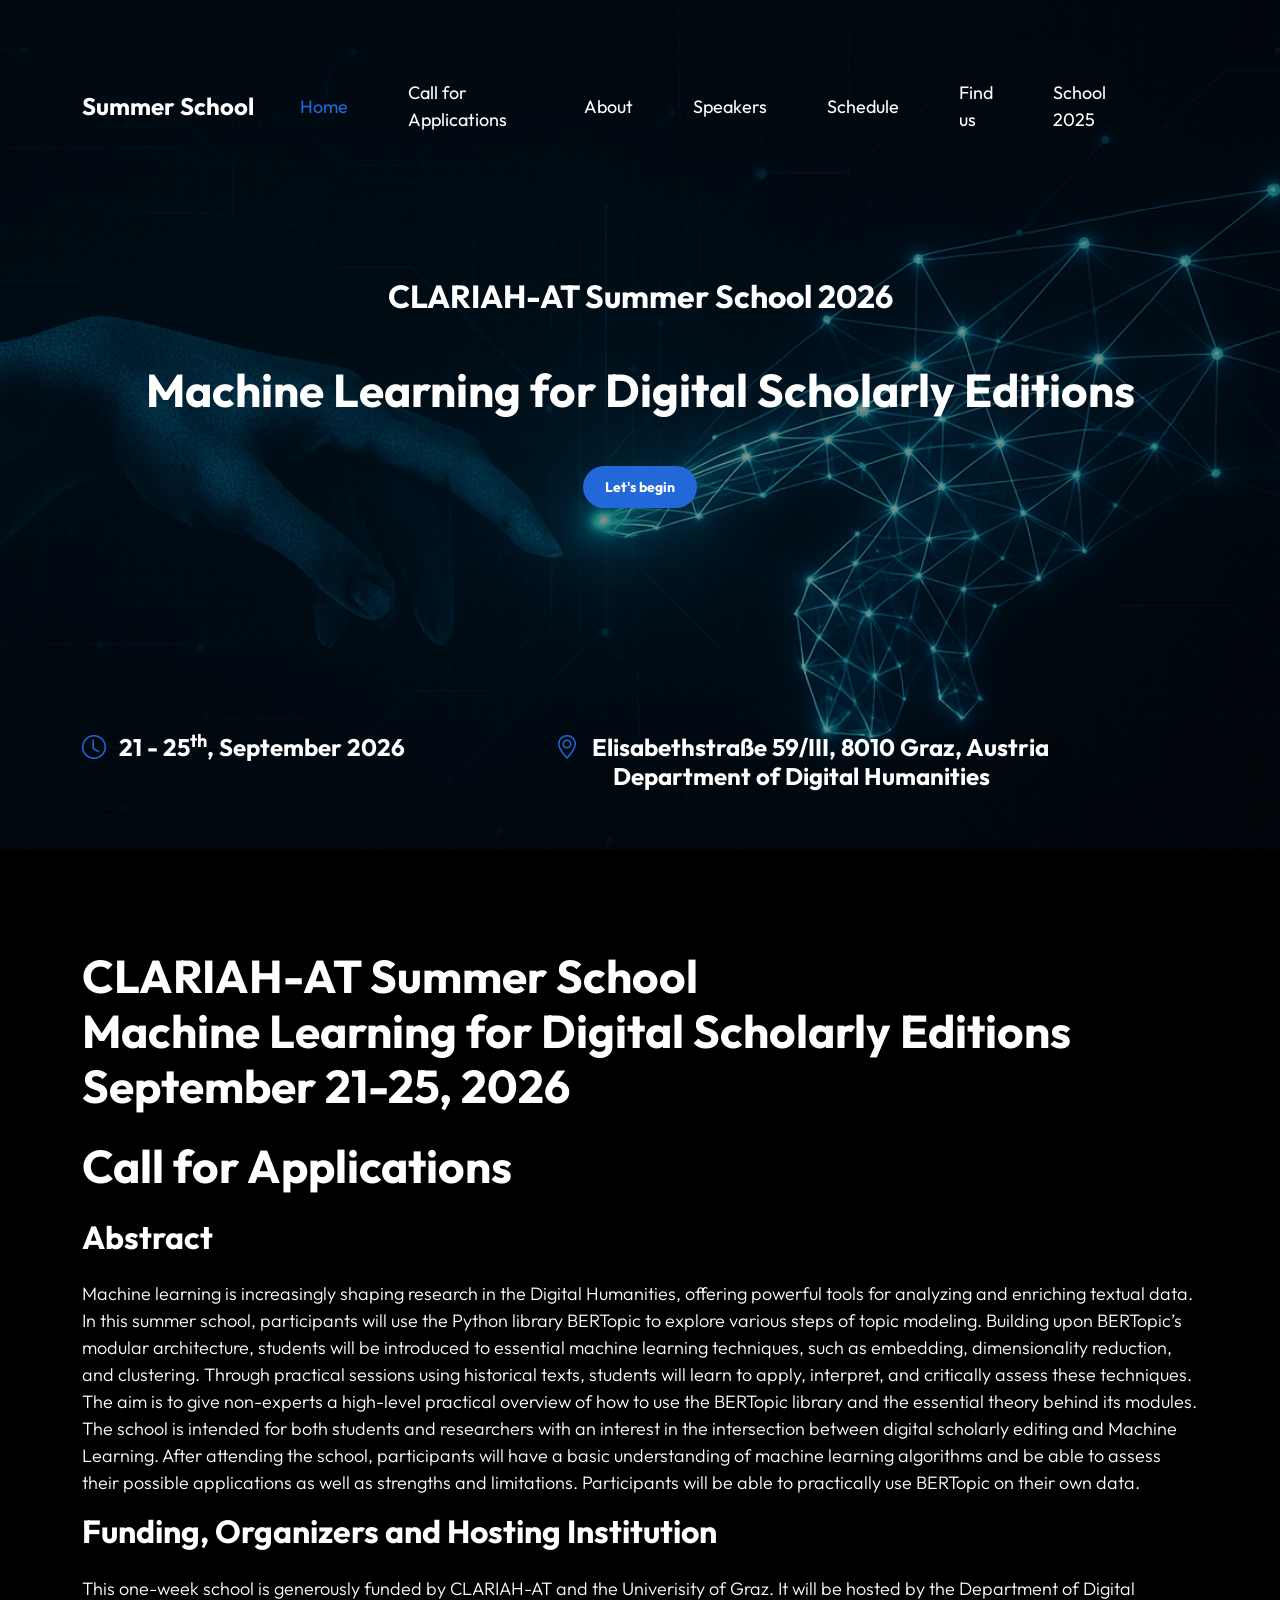
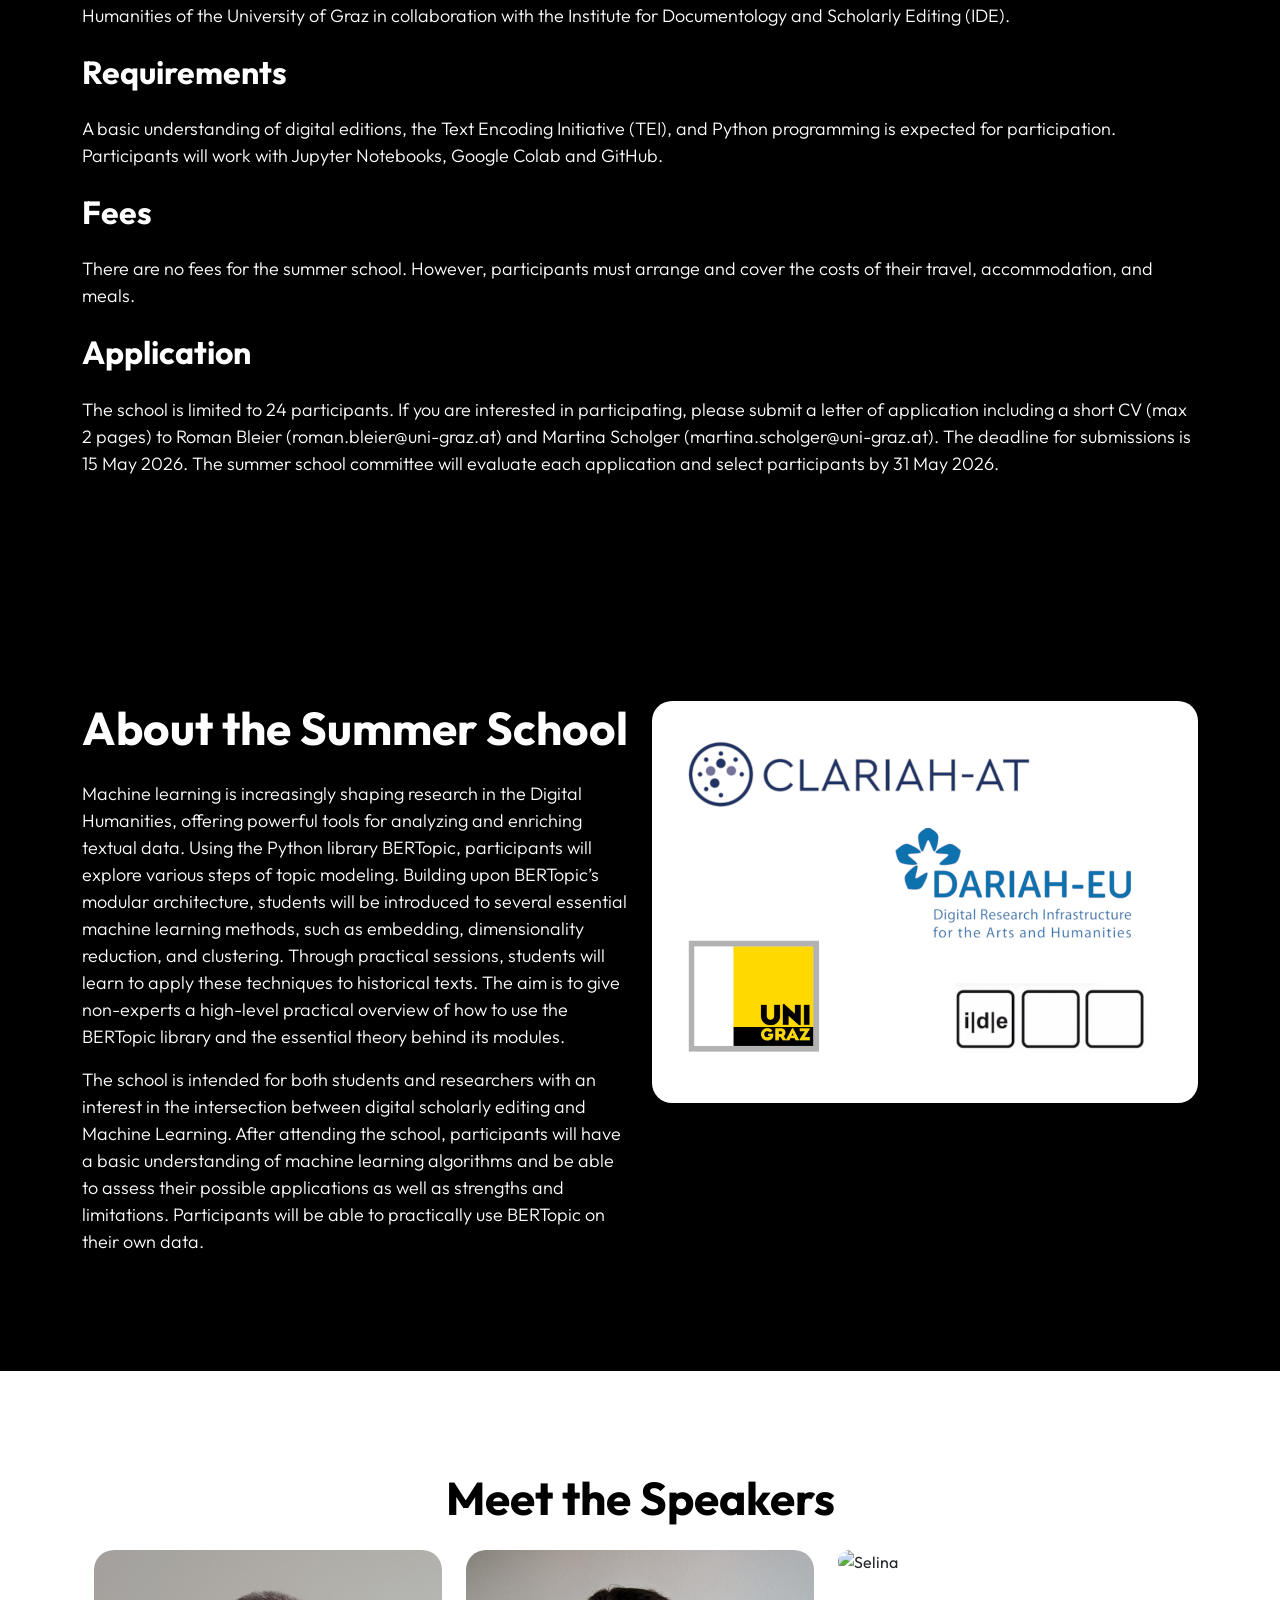
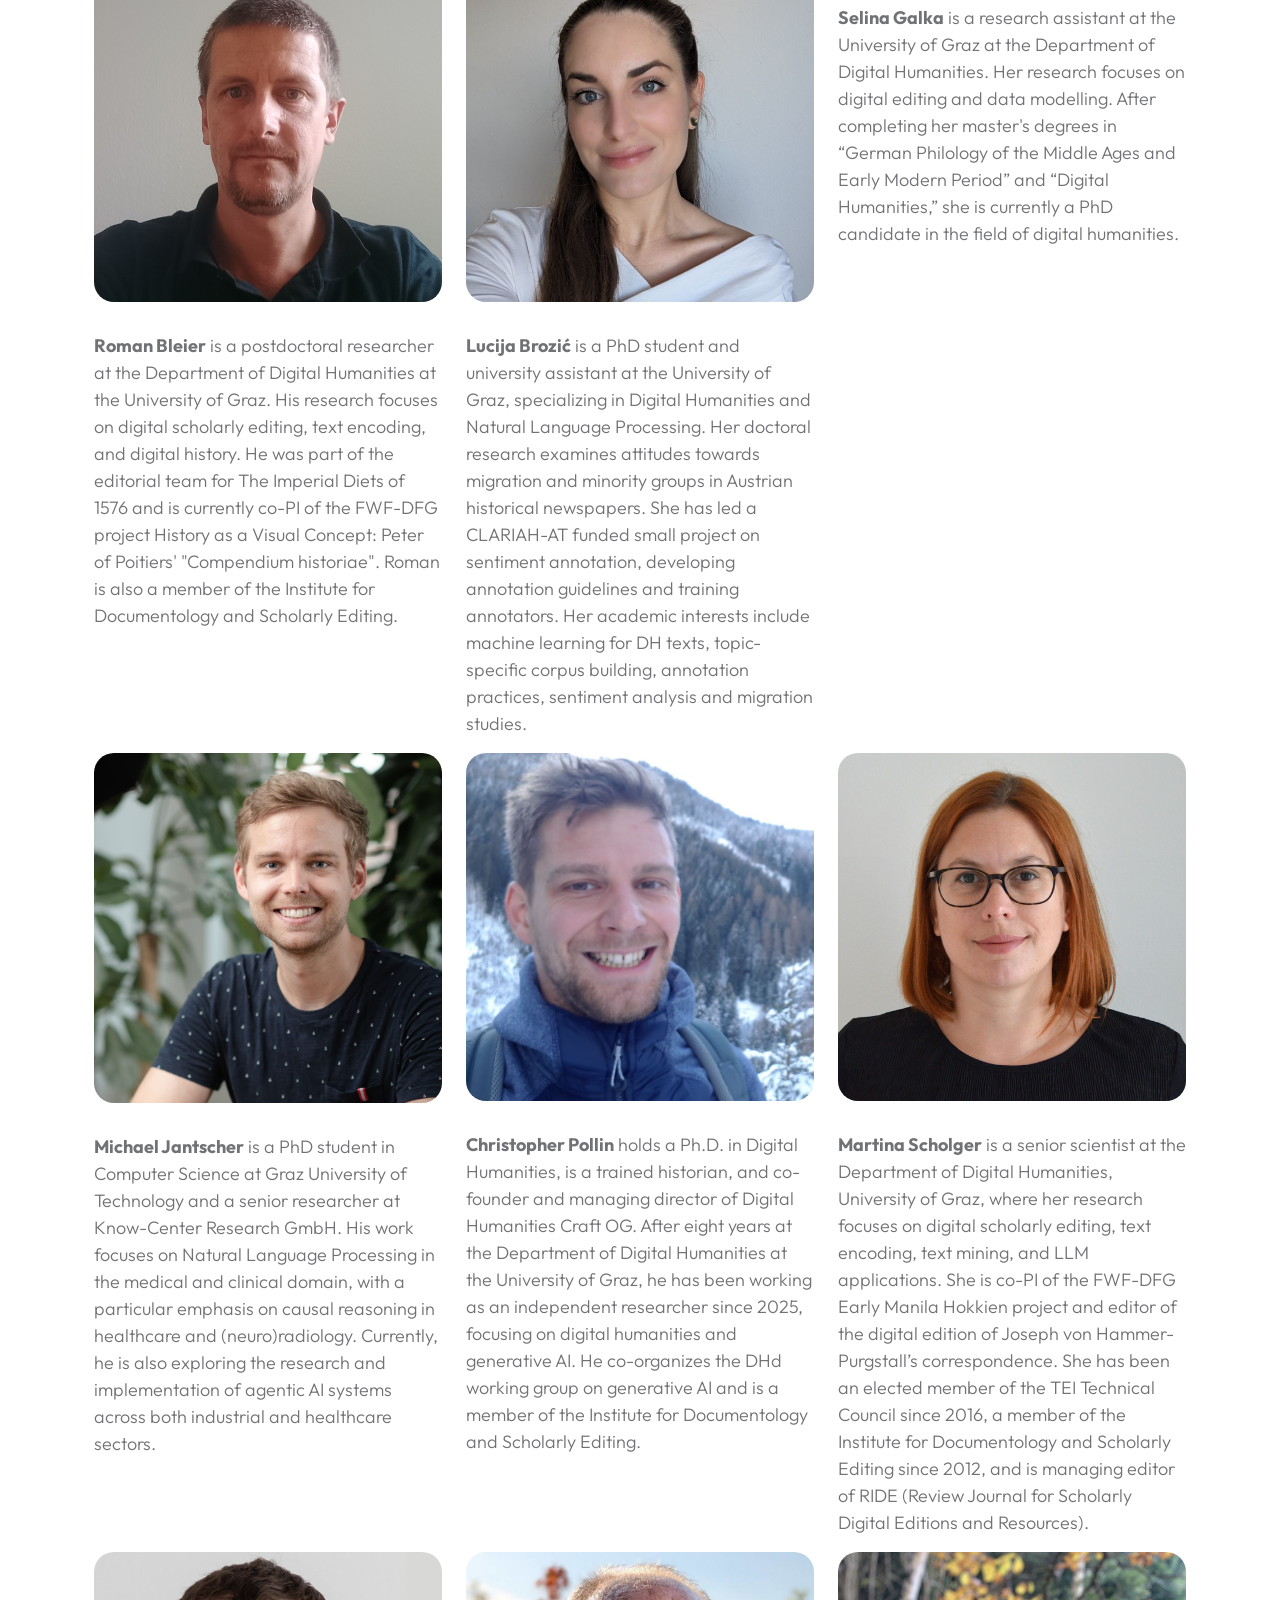
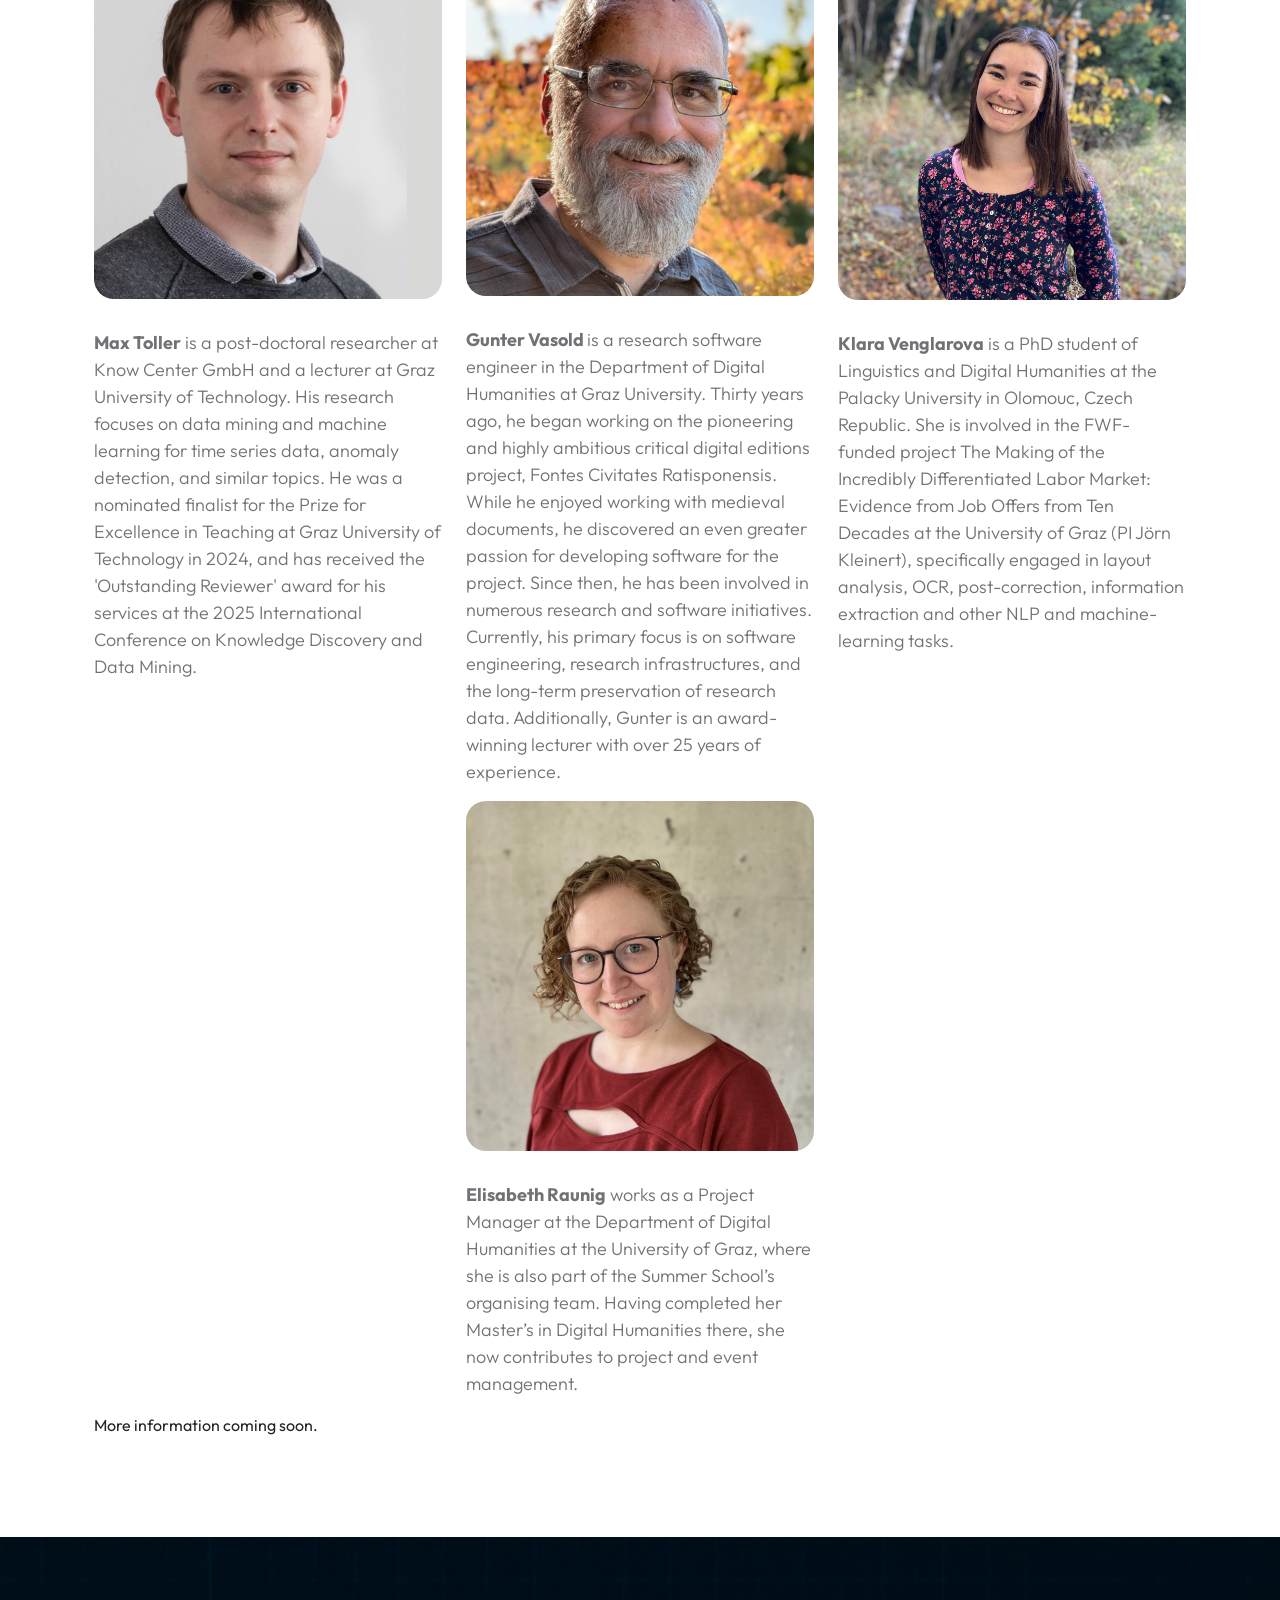
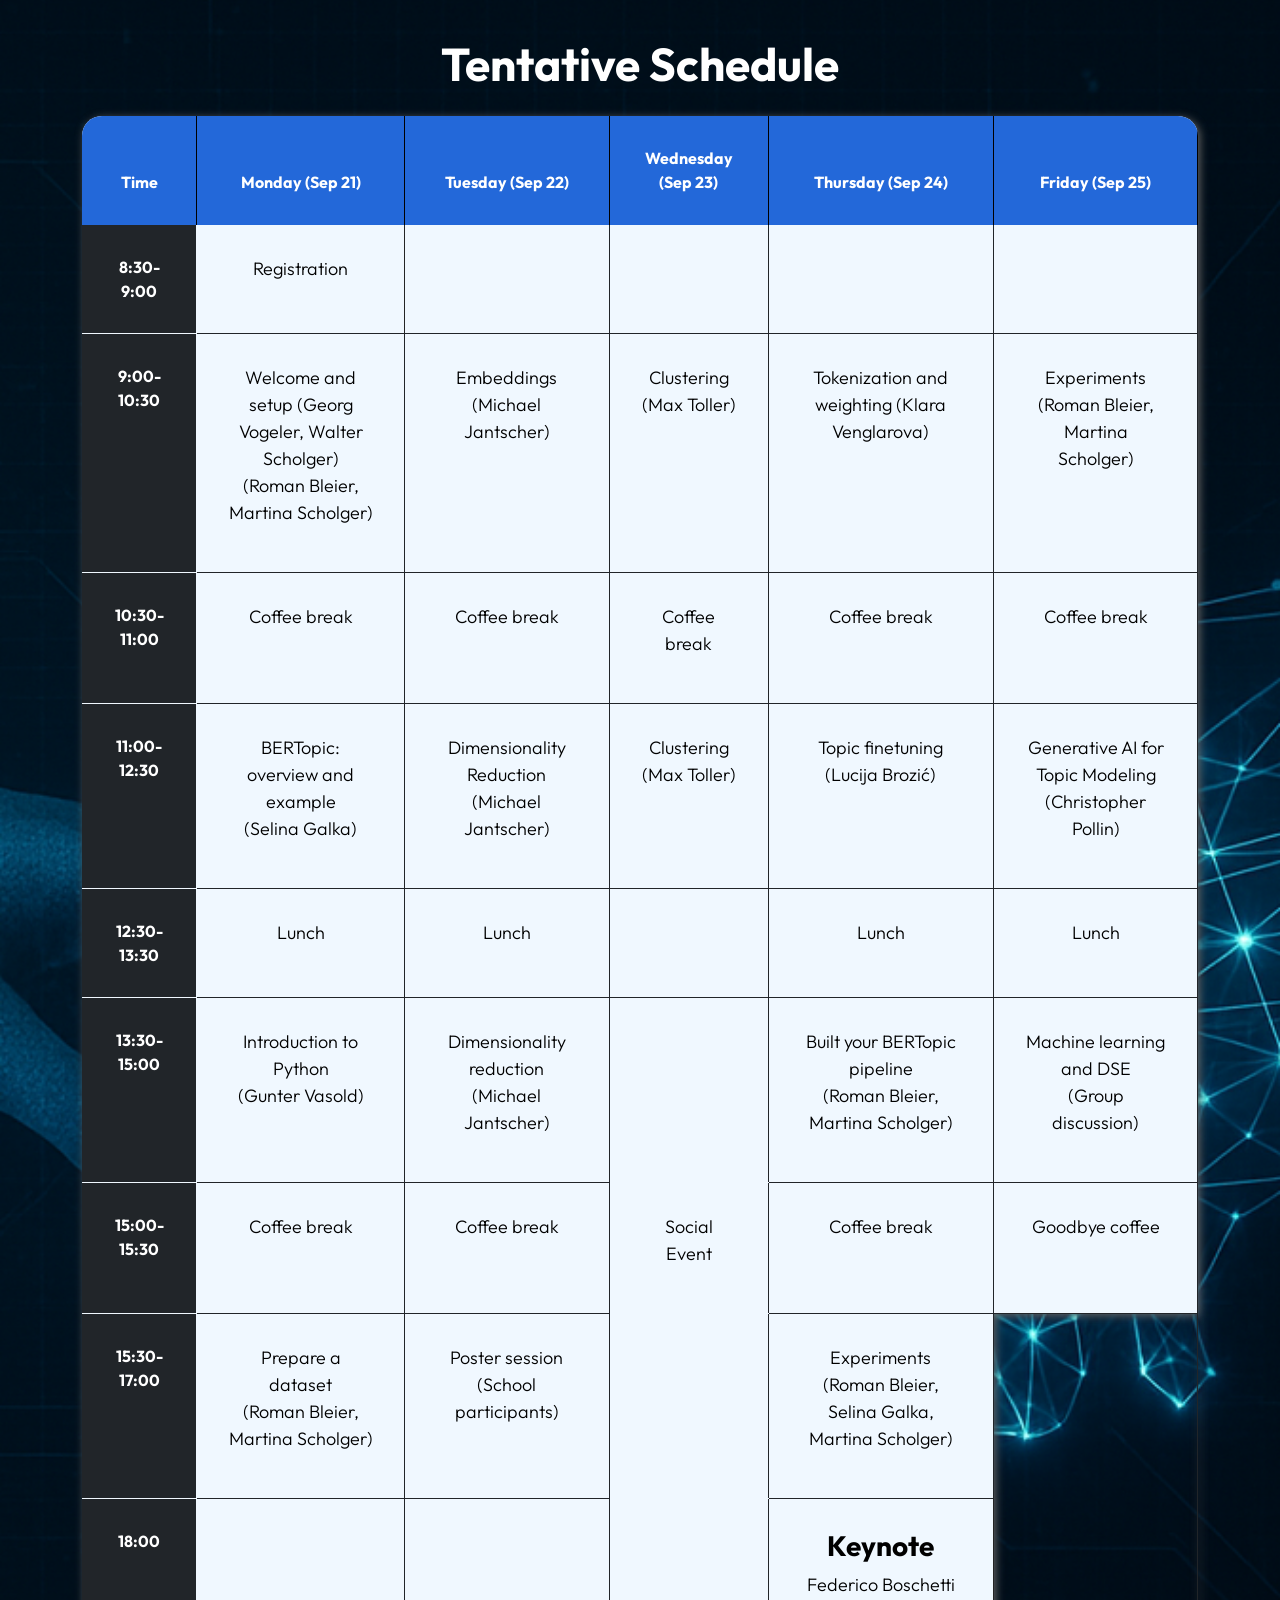
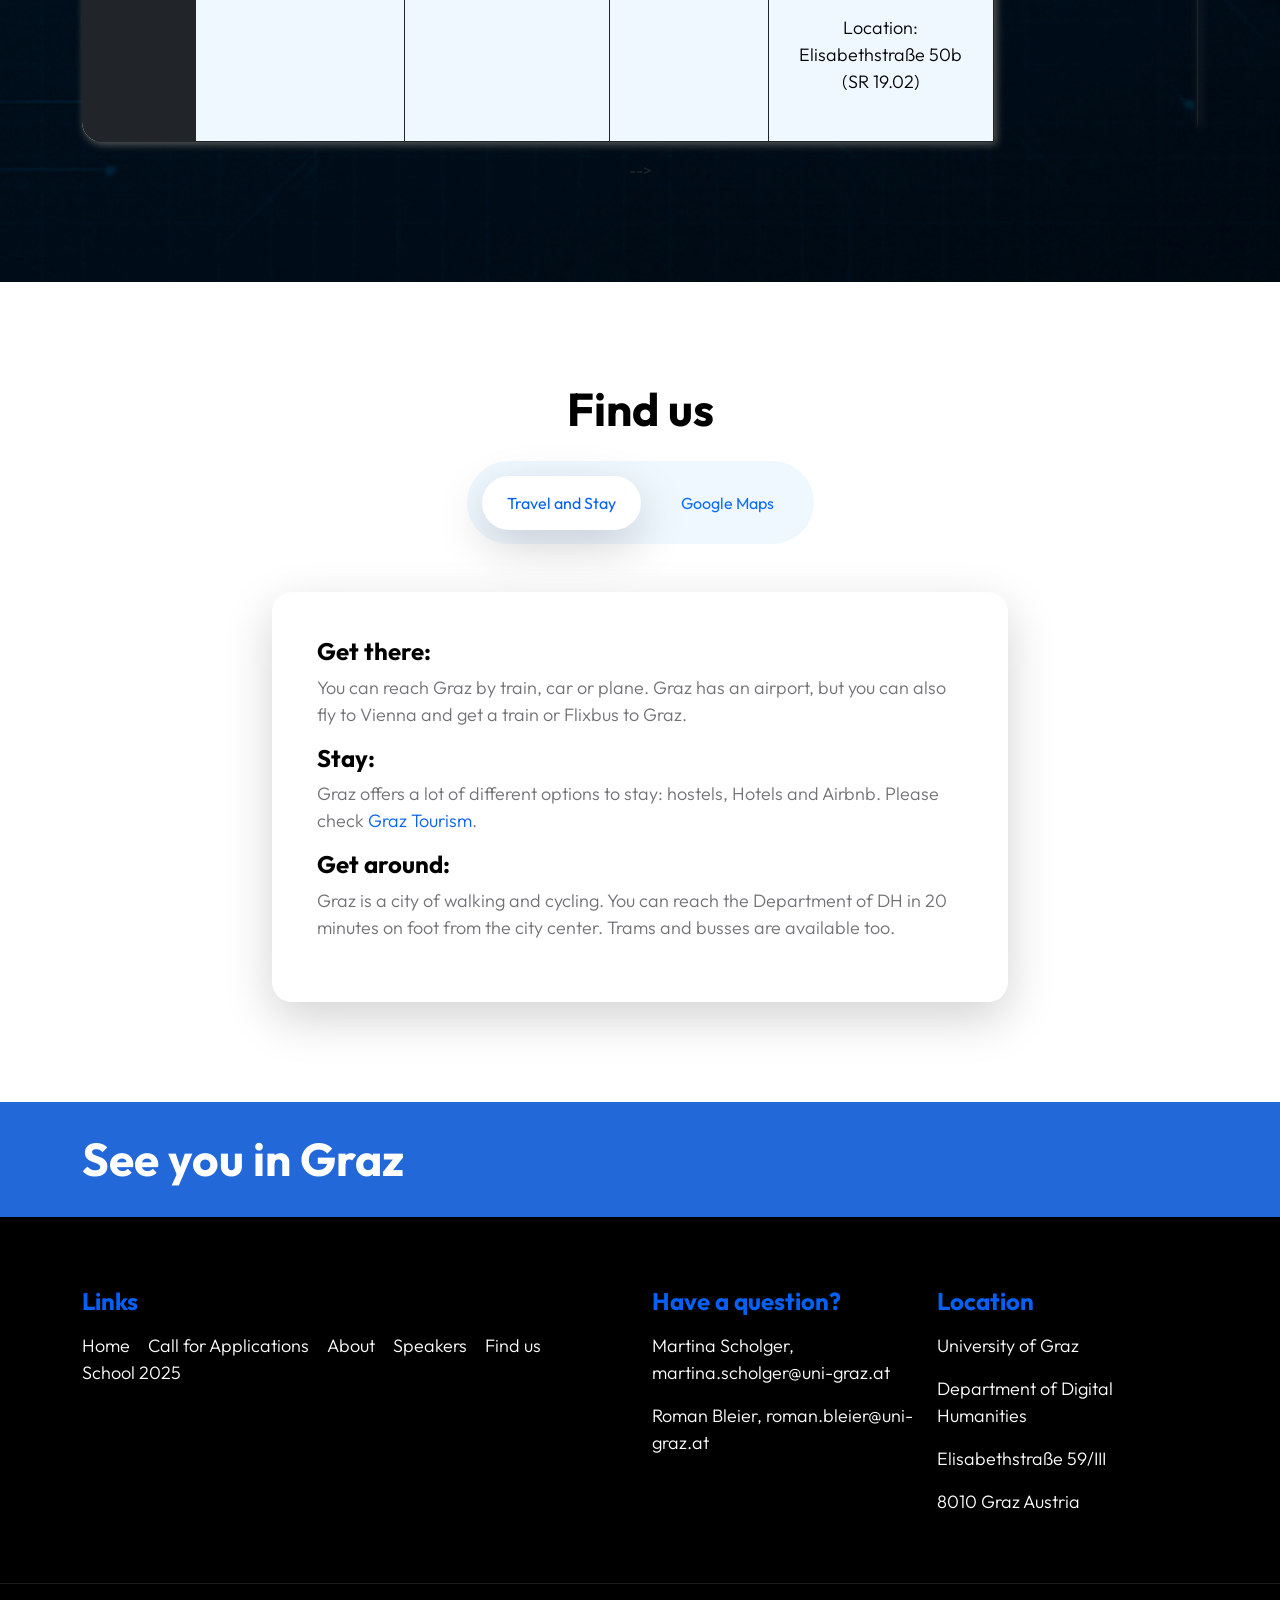
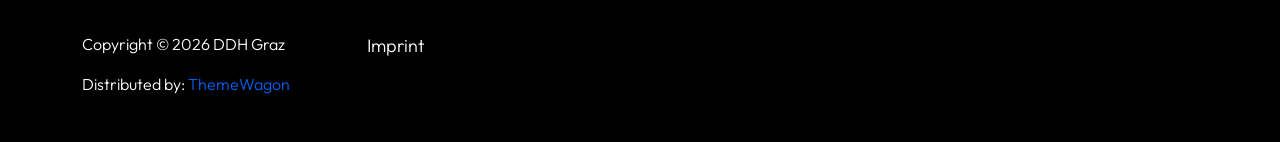
==== commit bba83cc0: "Update index.html" ====
--- a/docs/index.html
+++ b/docs/index.html
@@ -523,7 +523,8 @@
                         </div>
                         <div>
                             <p>
-                                <strong>Christopher Pollin</strong> holds a Ph.D. in Digital Humanities, is a trained historian, and is the founder and managing director of Digital Humanities Craft OG. After eight years at the Institute for Digital Humanities at the University of Graz, he has been working as an independent researcher since 2025, focusing on digital humanities and generative AI.
+                                <strong>Christopher Pollin</strong> holds a Ph.D. in Digital Humanities, is a trained historian, and co-founder and managing director of Digital Humanities Craft OG. 
+                                After eight years at the Department of Digital Humanities at the University of Graz, he has been working as an independent researcher since 2025, focusing on digital humanities and generative AI. He co-organizes the DHd working group on generative AI and is a member of the Institute for Documentology and Scholarly Editing. 
                                  </div>
                     </div>
                     
@@ -572,7 +573,7 @@
                         <div>
                             <p>
                                 
-                                <strong>Martina Scholger</strong> is a senior scientist at the Department of Digital Humanities, University of Graz, where her research focuses on digital scholarly editing, text encoding, text mining, and LLM applications. She is co-PI of the FWF-DFG Early Manila Hokkien project and contributes to the digital edition of Joseph von Hammer-Purgstall’s correspondence, the Visual Archive Southeastern Europe, and Picturing Migrants' Lives. She has been an elected member of the TEI Technical Council since 2016, a member of the Institute for Documentology and Scholarly Editing since 2012, and is managing editor of RIDE (Review Journal for Scholarly Digital Editions and Resources). 
+                                <strong>Martina Scholger</strong> is a senior scientist at the Department of Digital Humanities, University of Graz, where her research focuses on digital scholarly editing, text encoding, text mining, and LLM applications. She is co-PI of the FWF-DFG Early Manila Hokkien project and editor of the digital edition of Joseph von Hammer-Purgstall’s correspondence. She has been an elected member of the TEI Technical Council since 2016, a member of the Institute for Documentology and Scholarly Editing since 2012, and is managing editor of RIDE (Review Journal for Scholarly Digital Editions and Resources). 
                             </p>
                         </div>
                     </div>
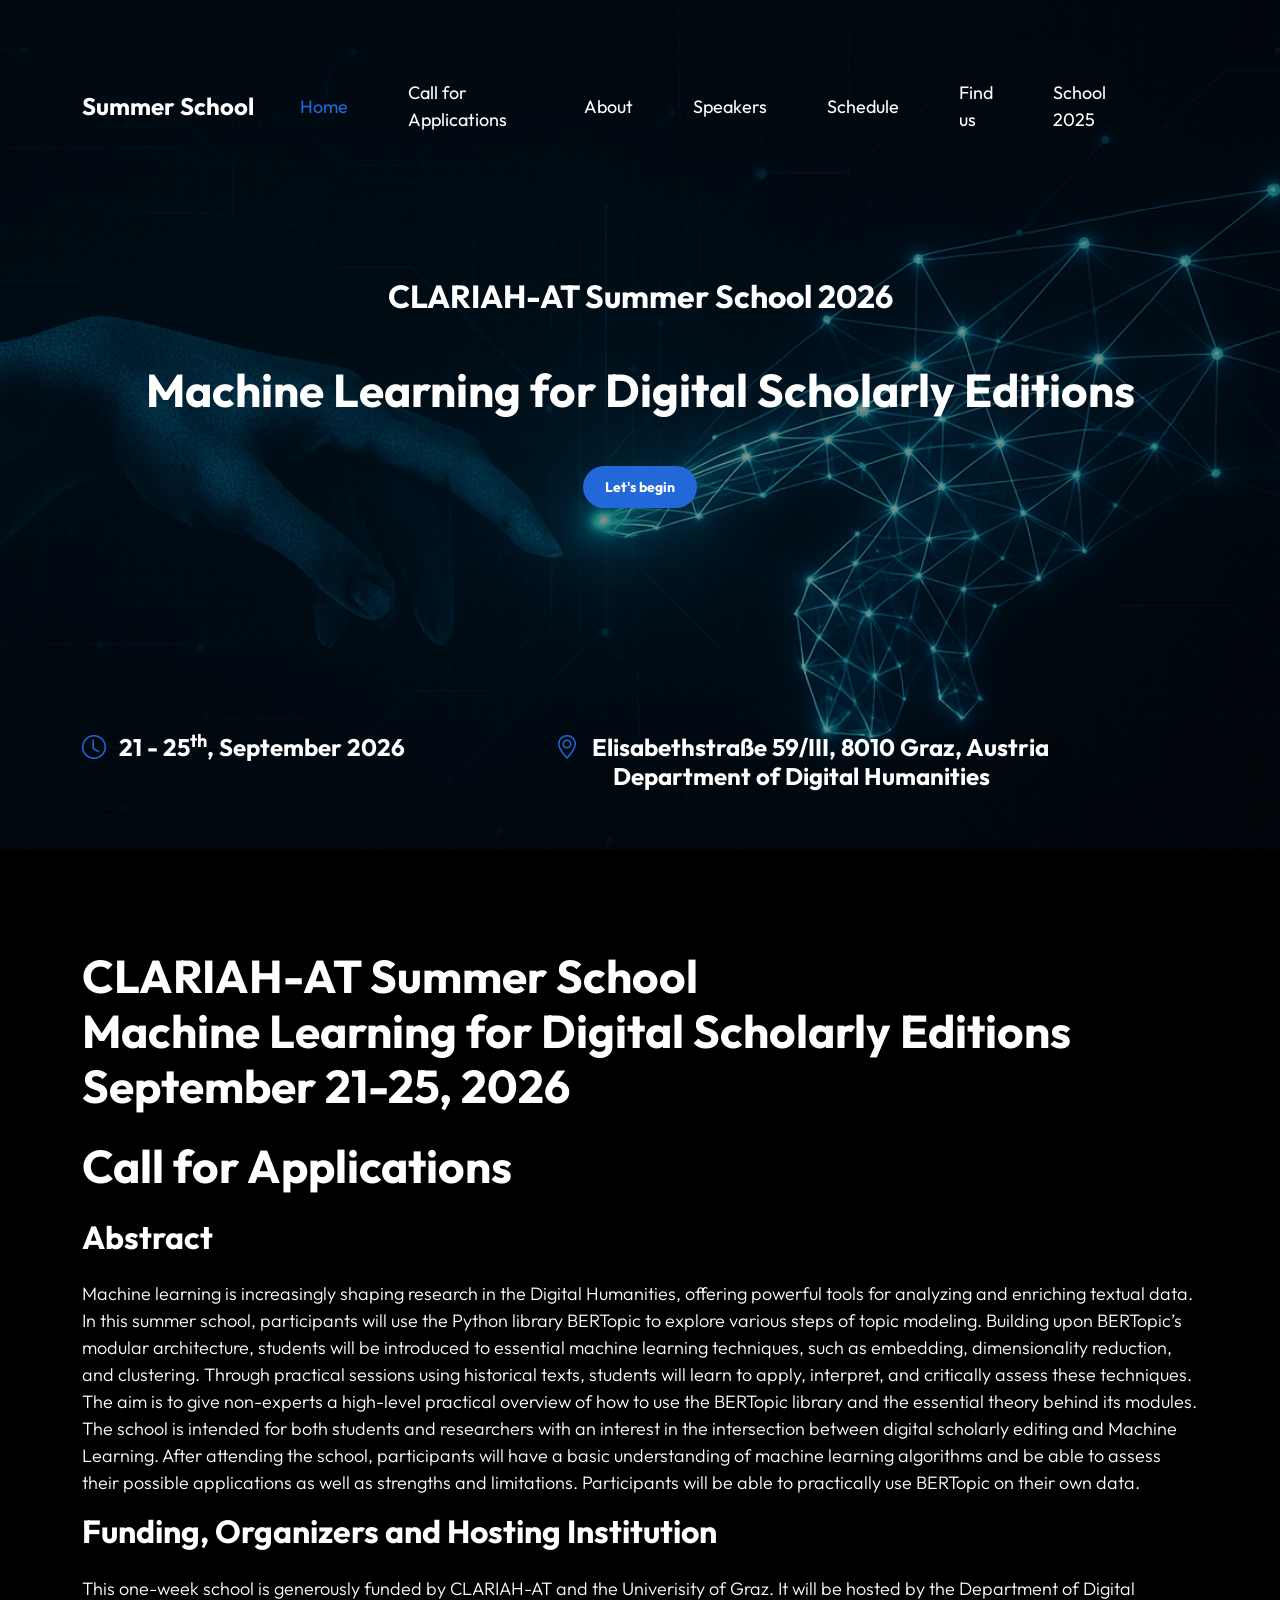
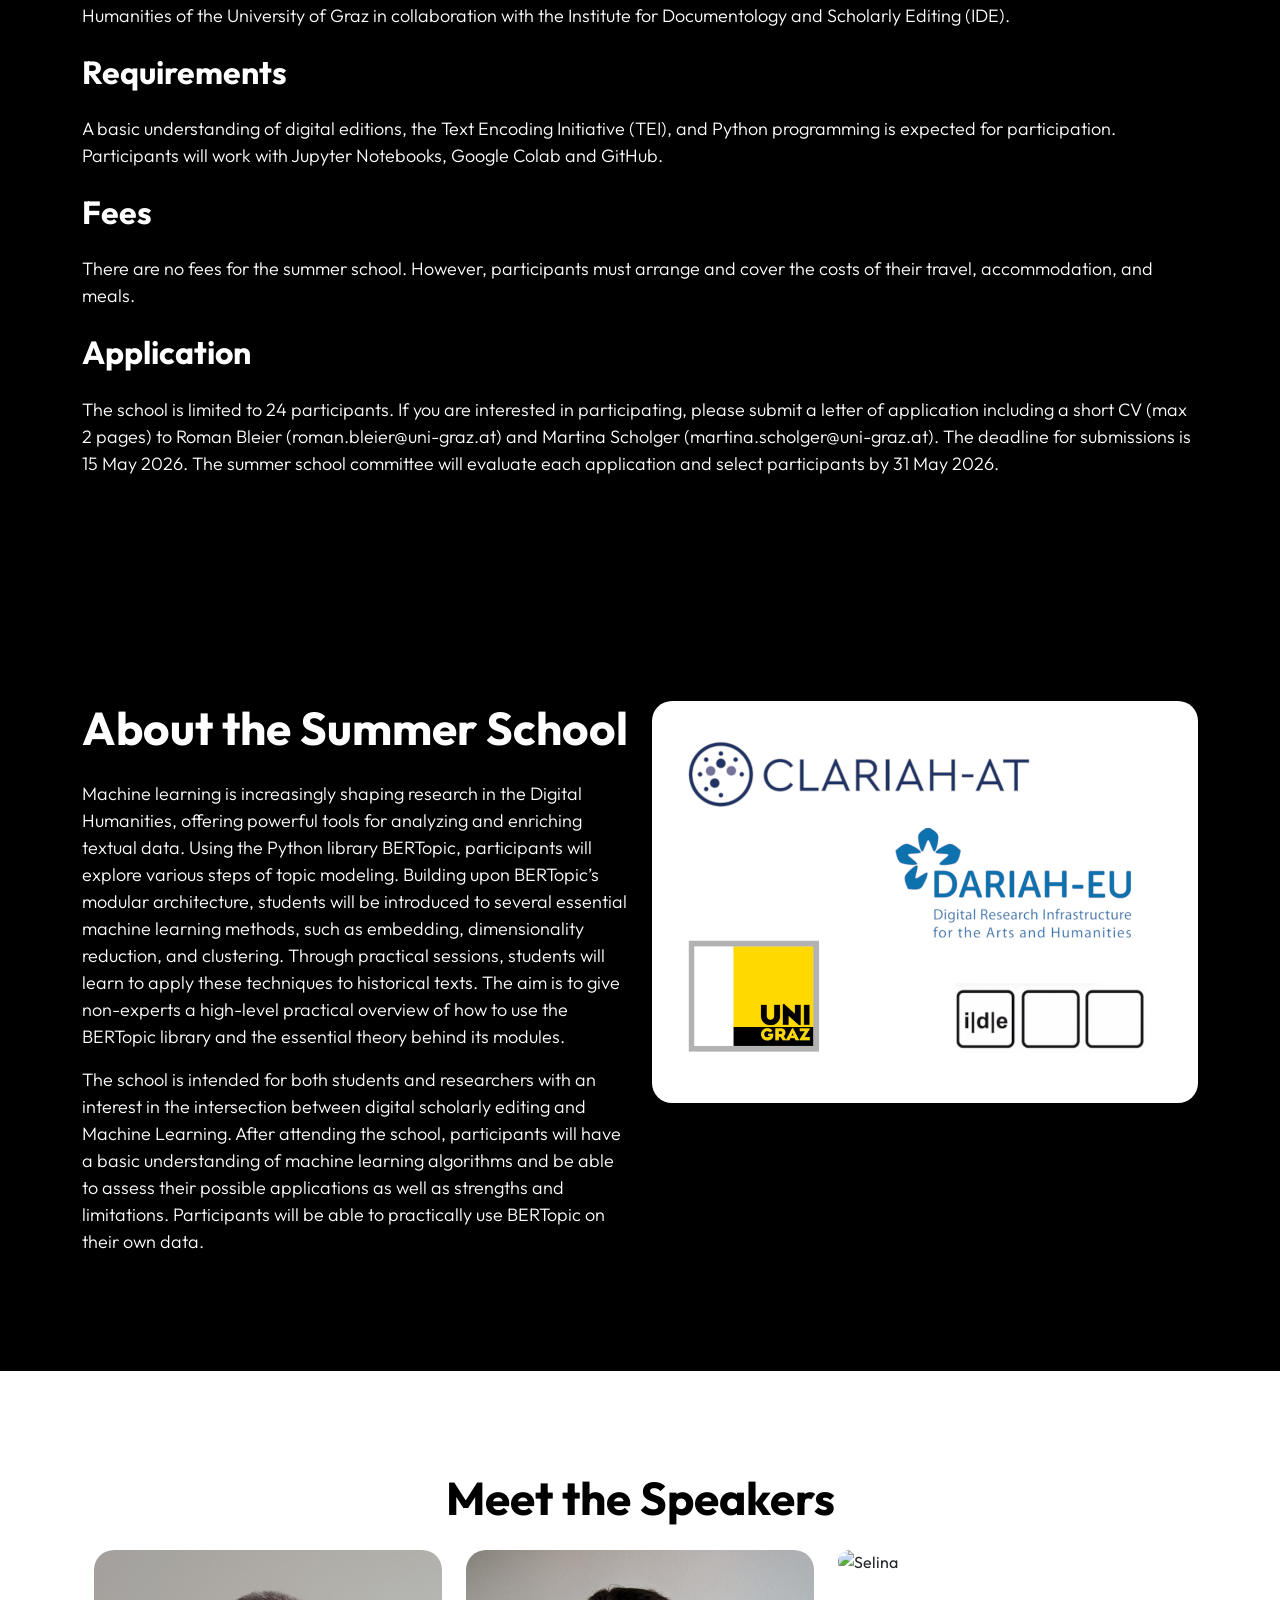
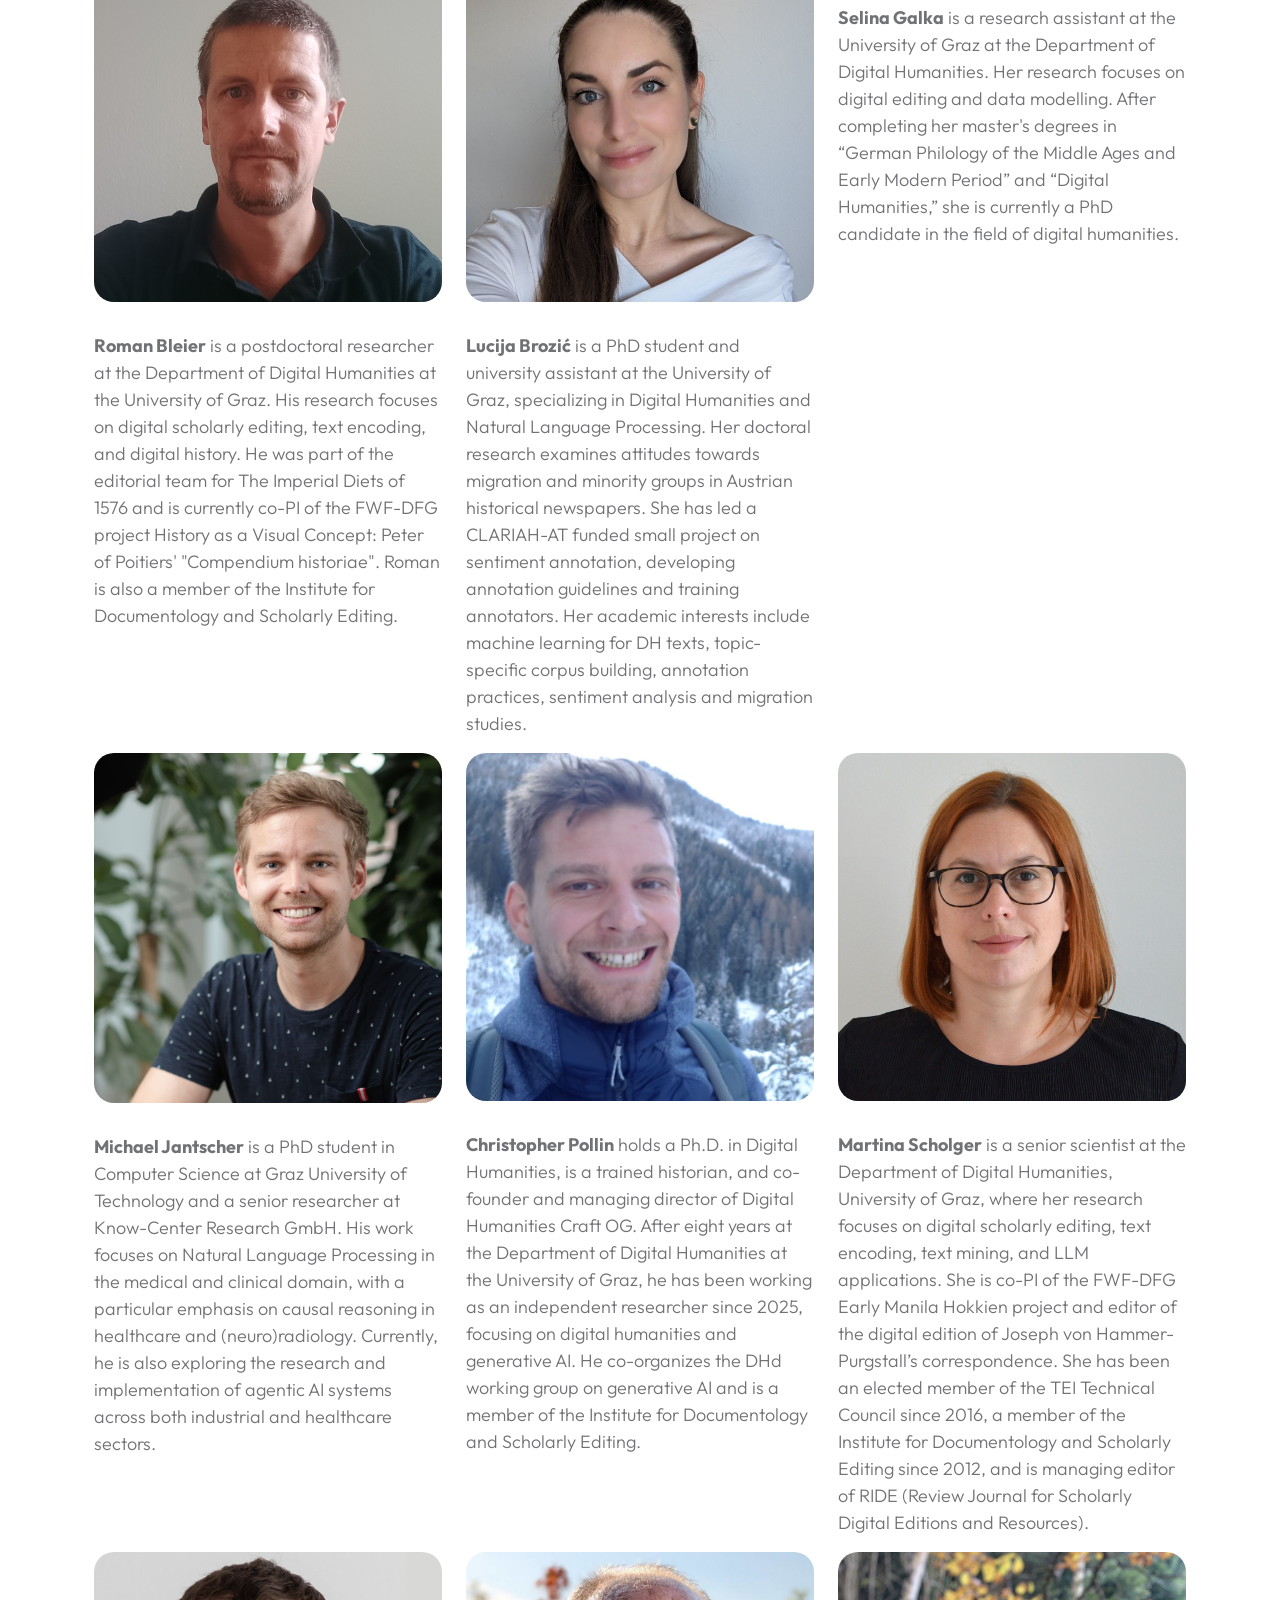
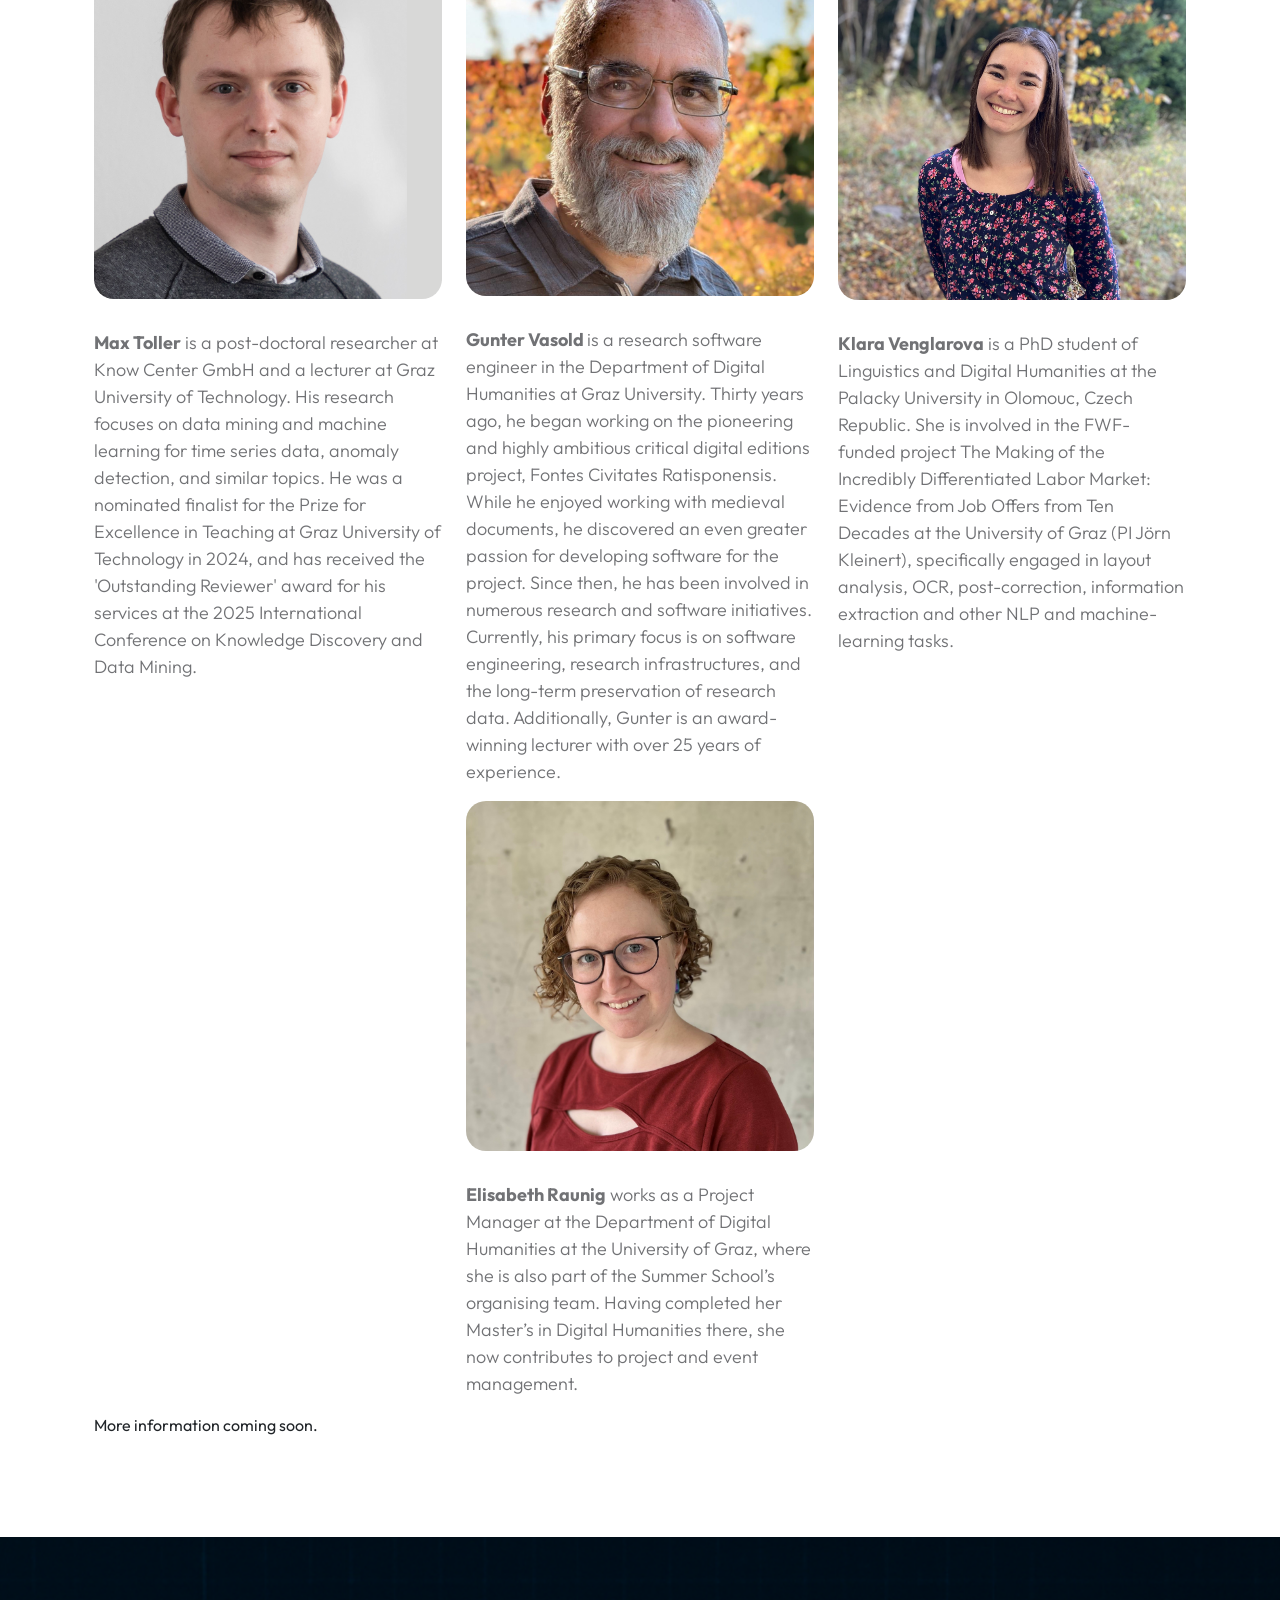
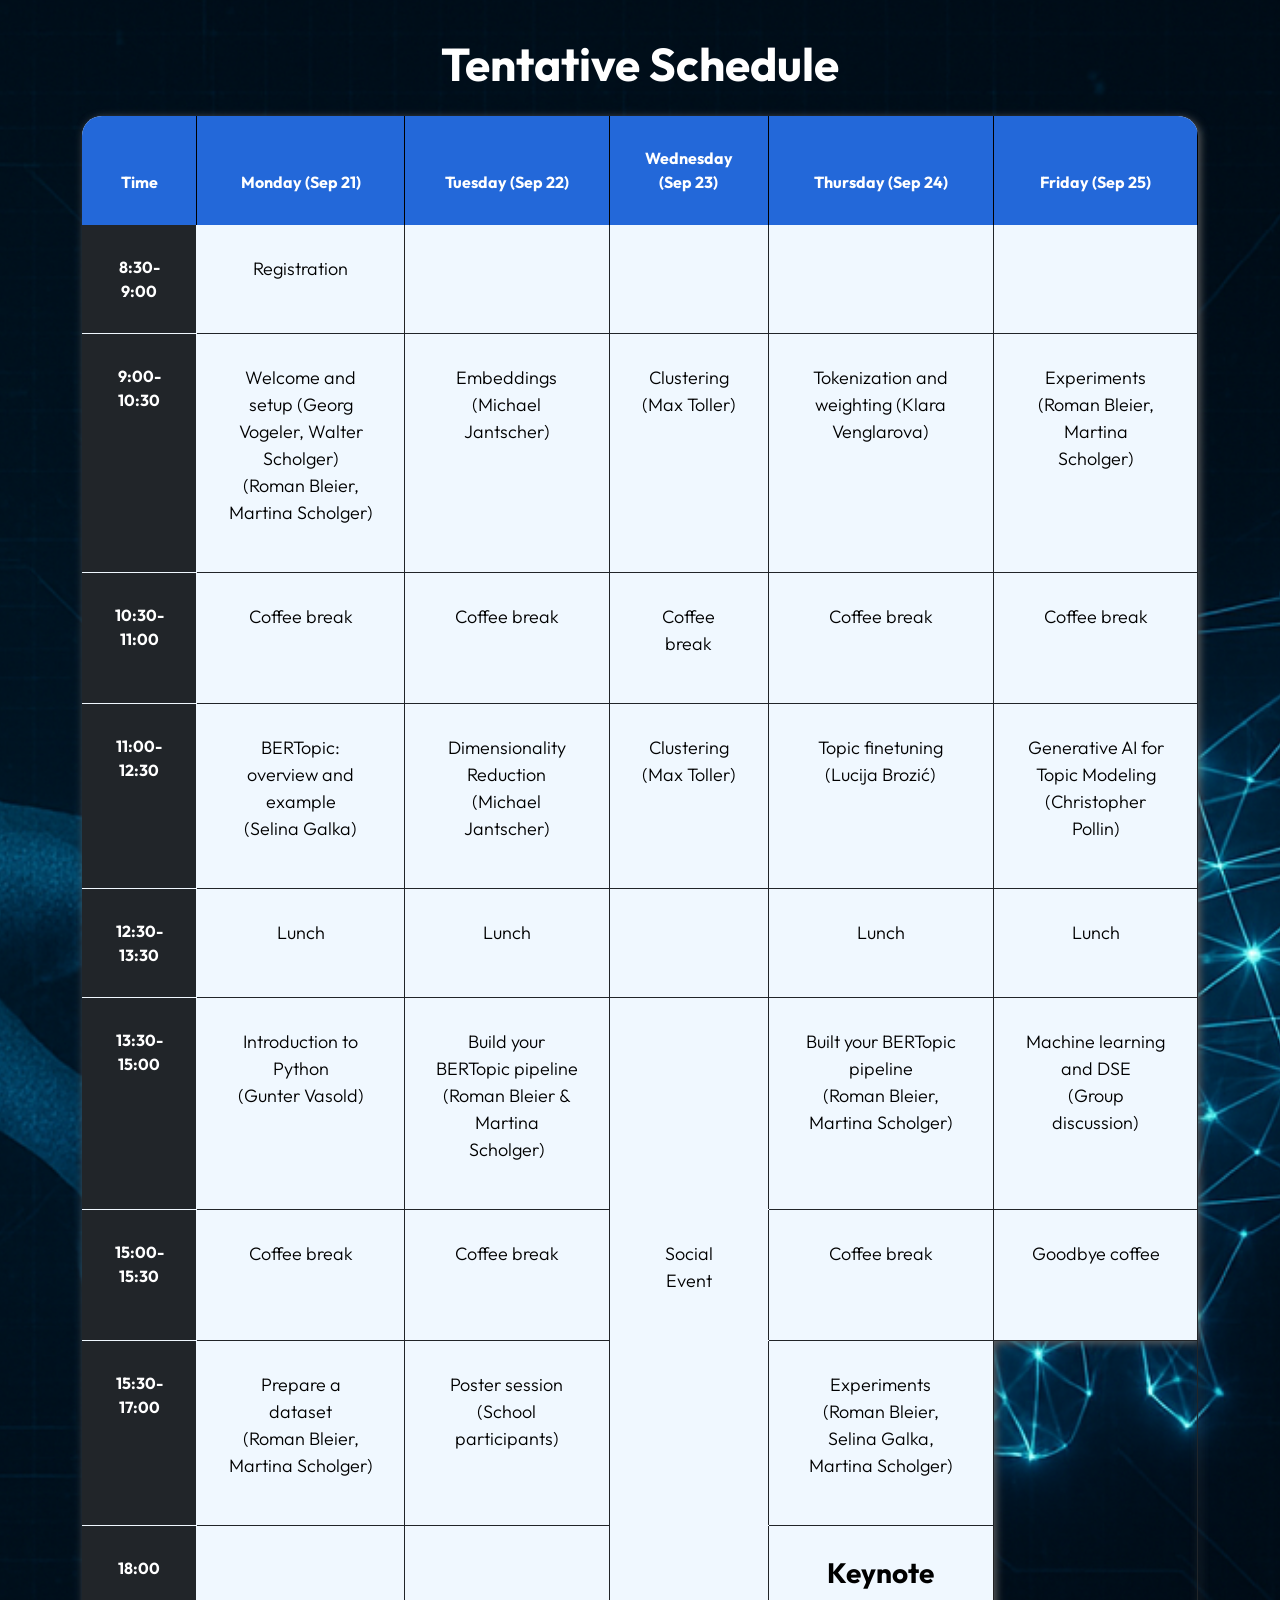
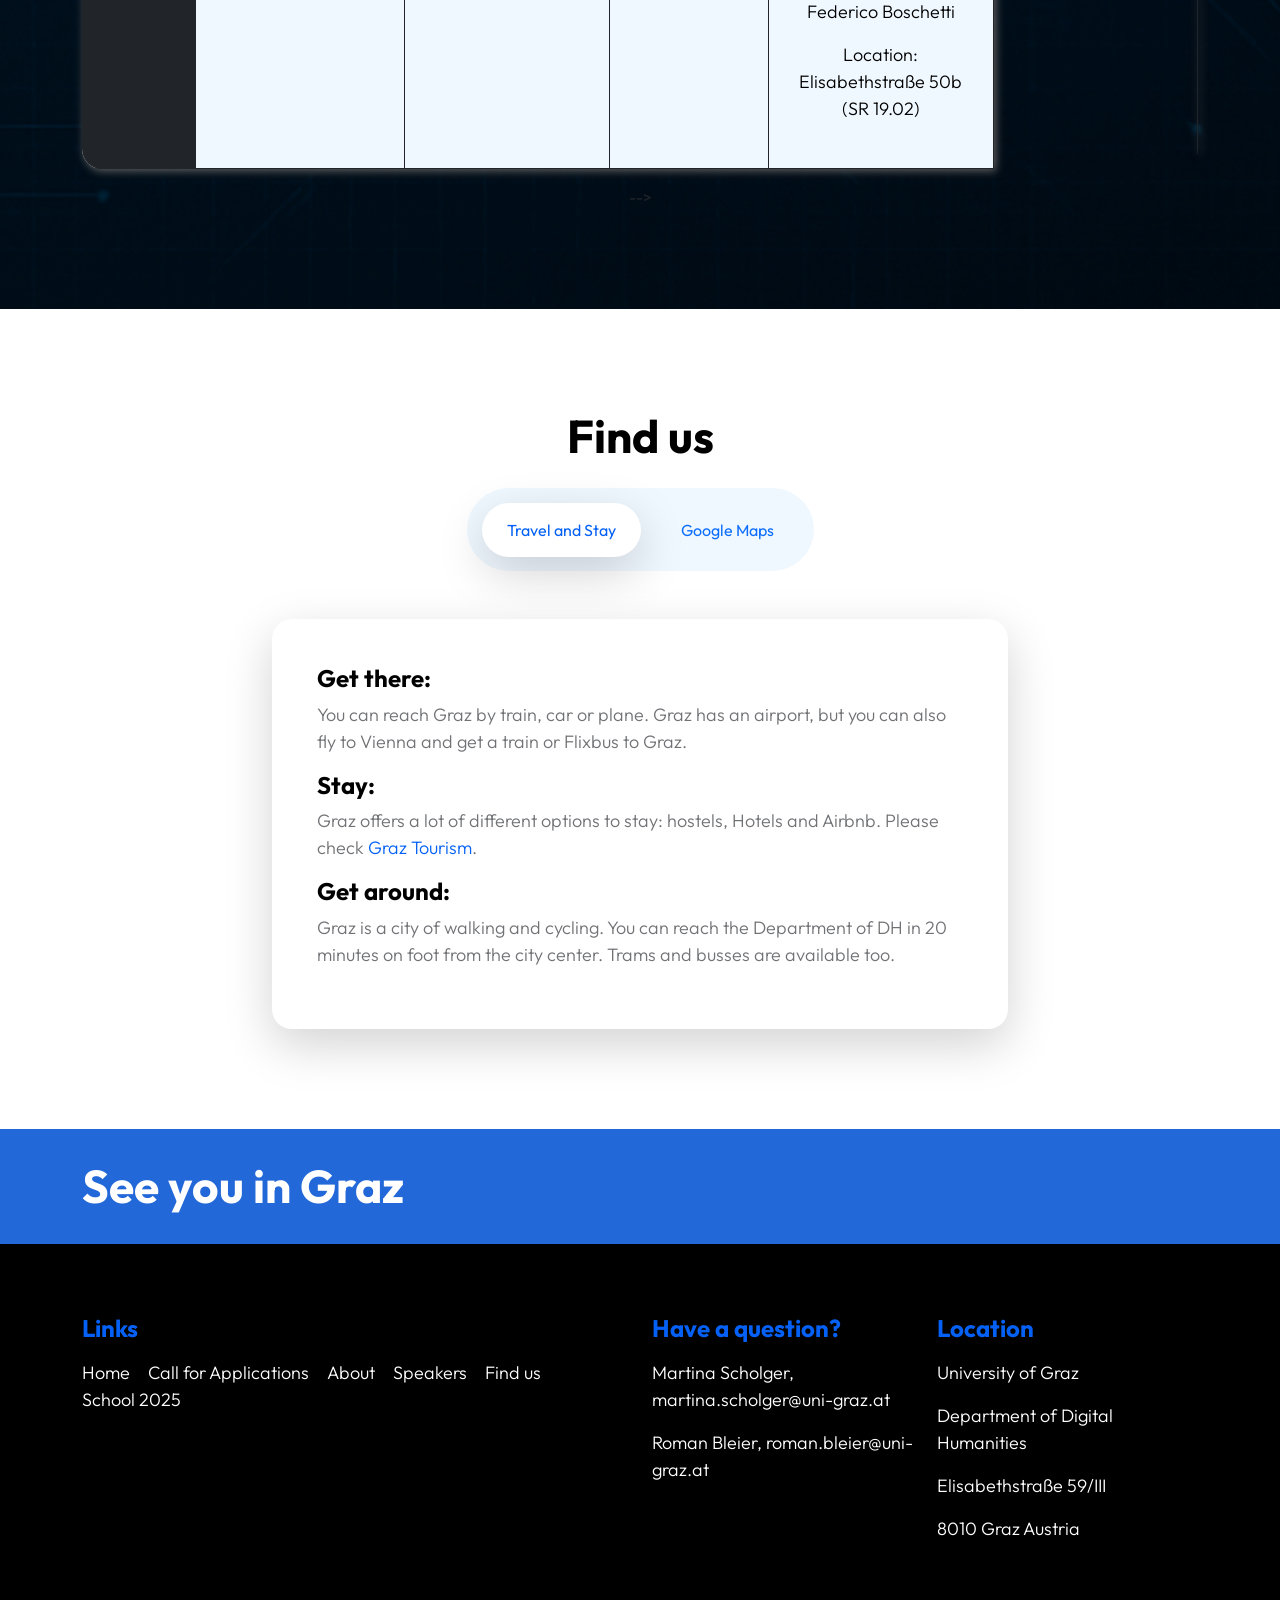
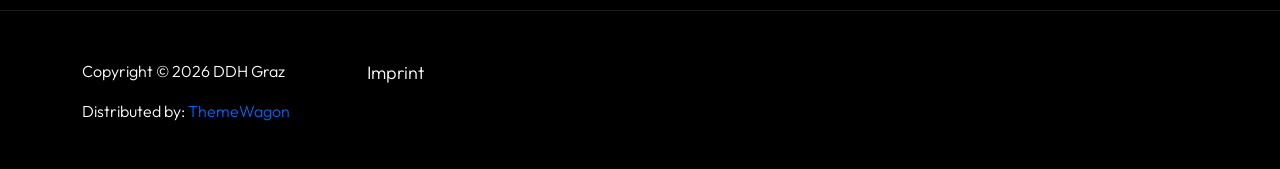
==== commit 6be94fb3: "Update index.html" ====
--- a/docs/index.html
+++ b/docs/index.html
@@ -810,7 +810,7 @@
                                                 <p>Introduction to Python <br />(Gunter Vasold) </p>
                                             </td>
                                             <td>
-                                                <p>Dimensionality reduction <br/>(Michael Jantscher)</p>
+                                                <p>Build your BERTopic pipeline <br/>(Roman Bleier & Martina Scholger)</p>
                                             </td>
                                             
                                             <td style="border-bottom-color: #f0f8ff !important;">
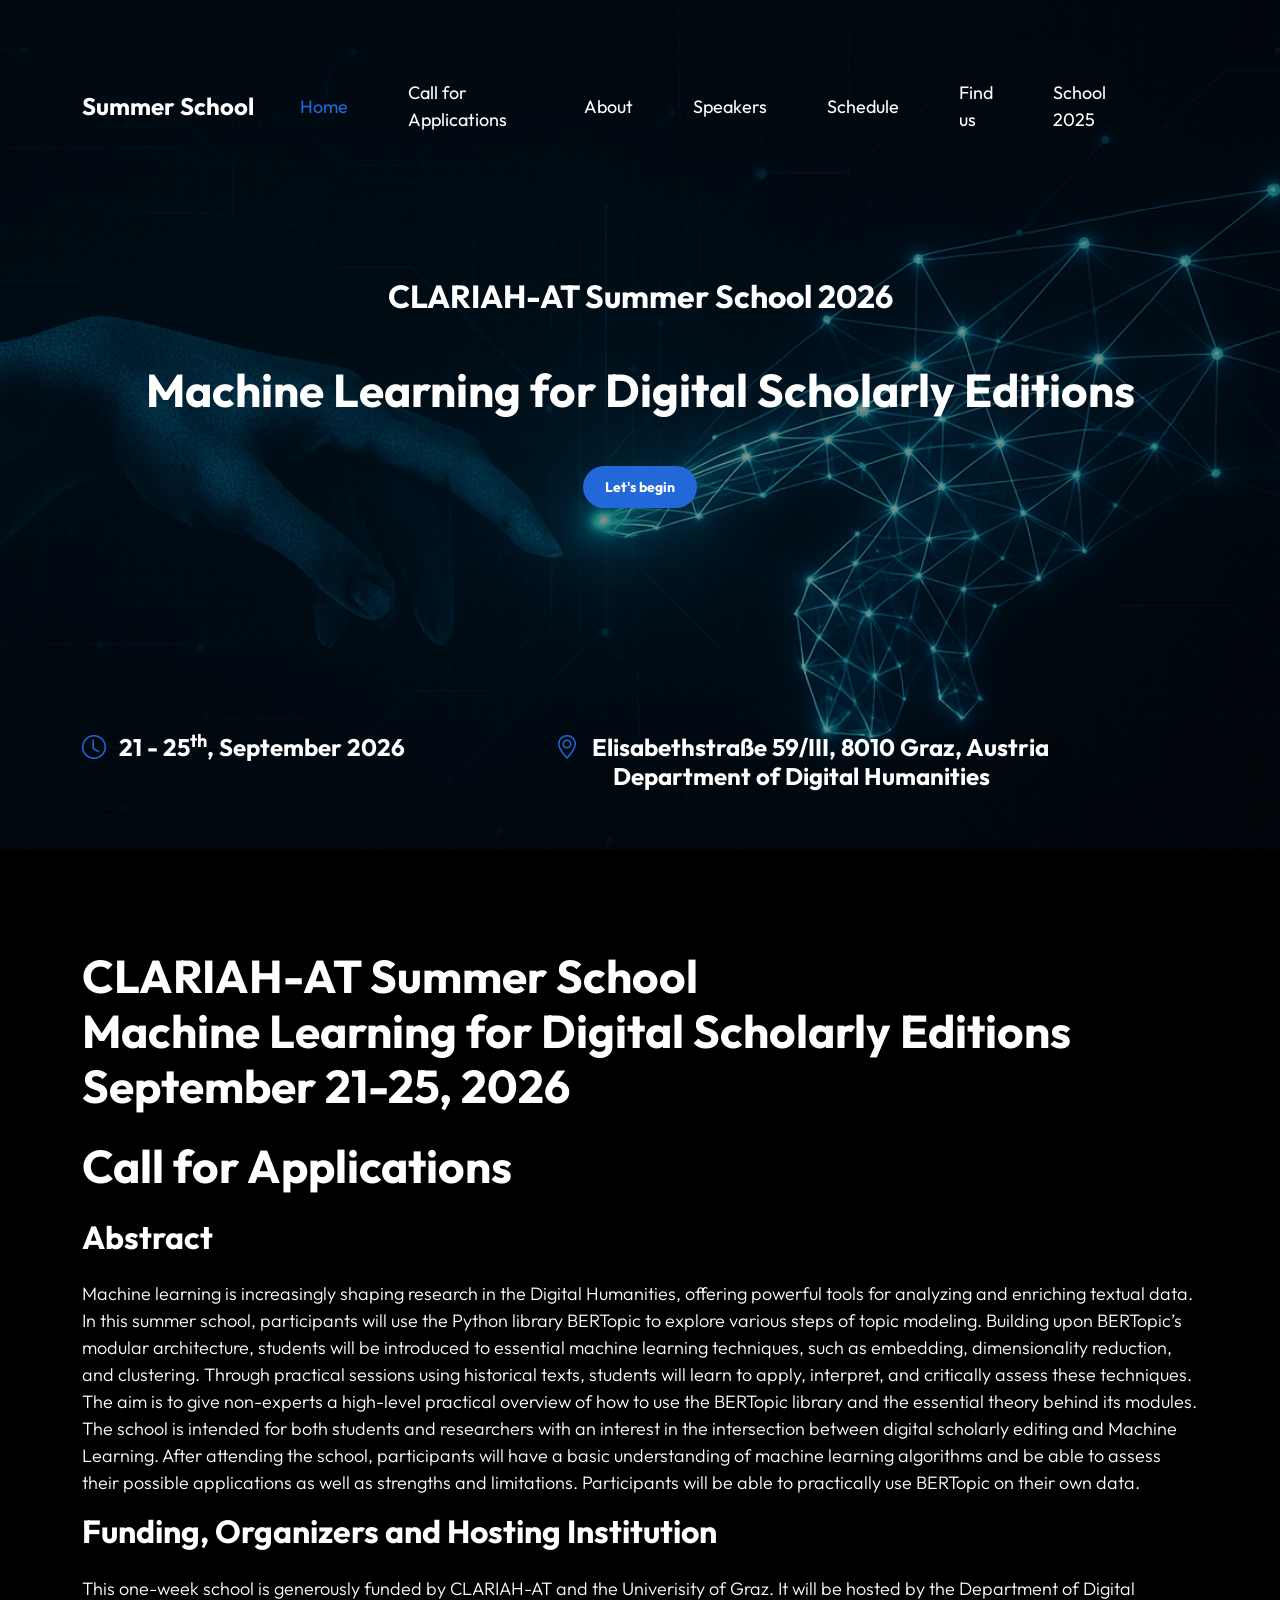
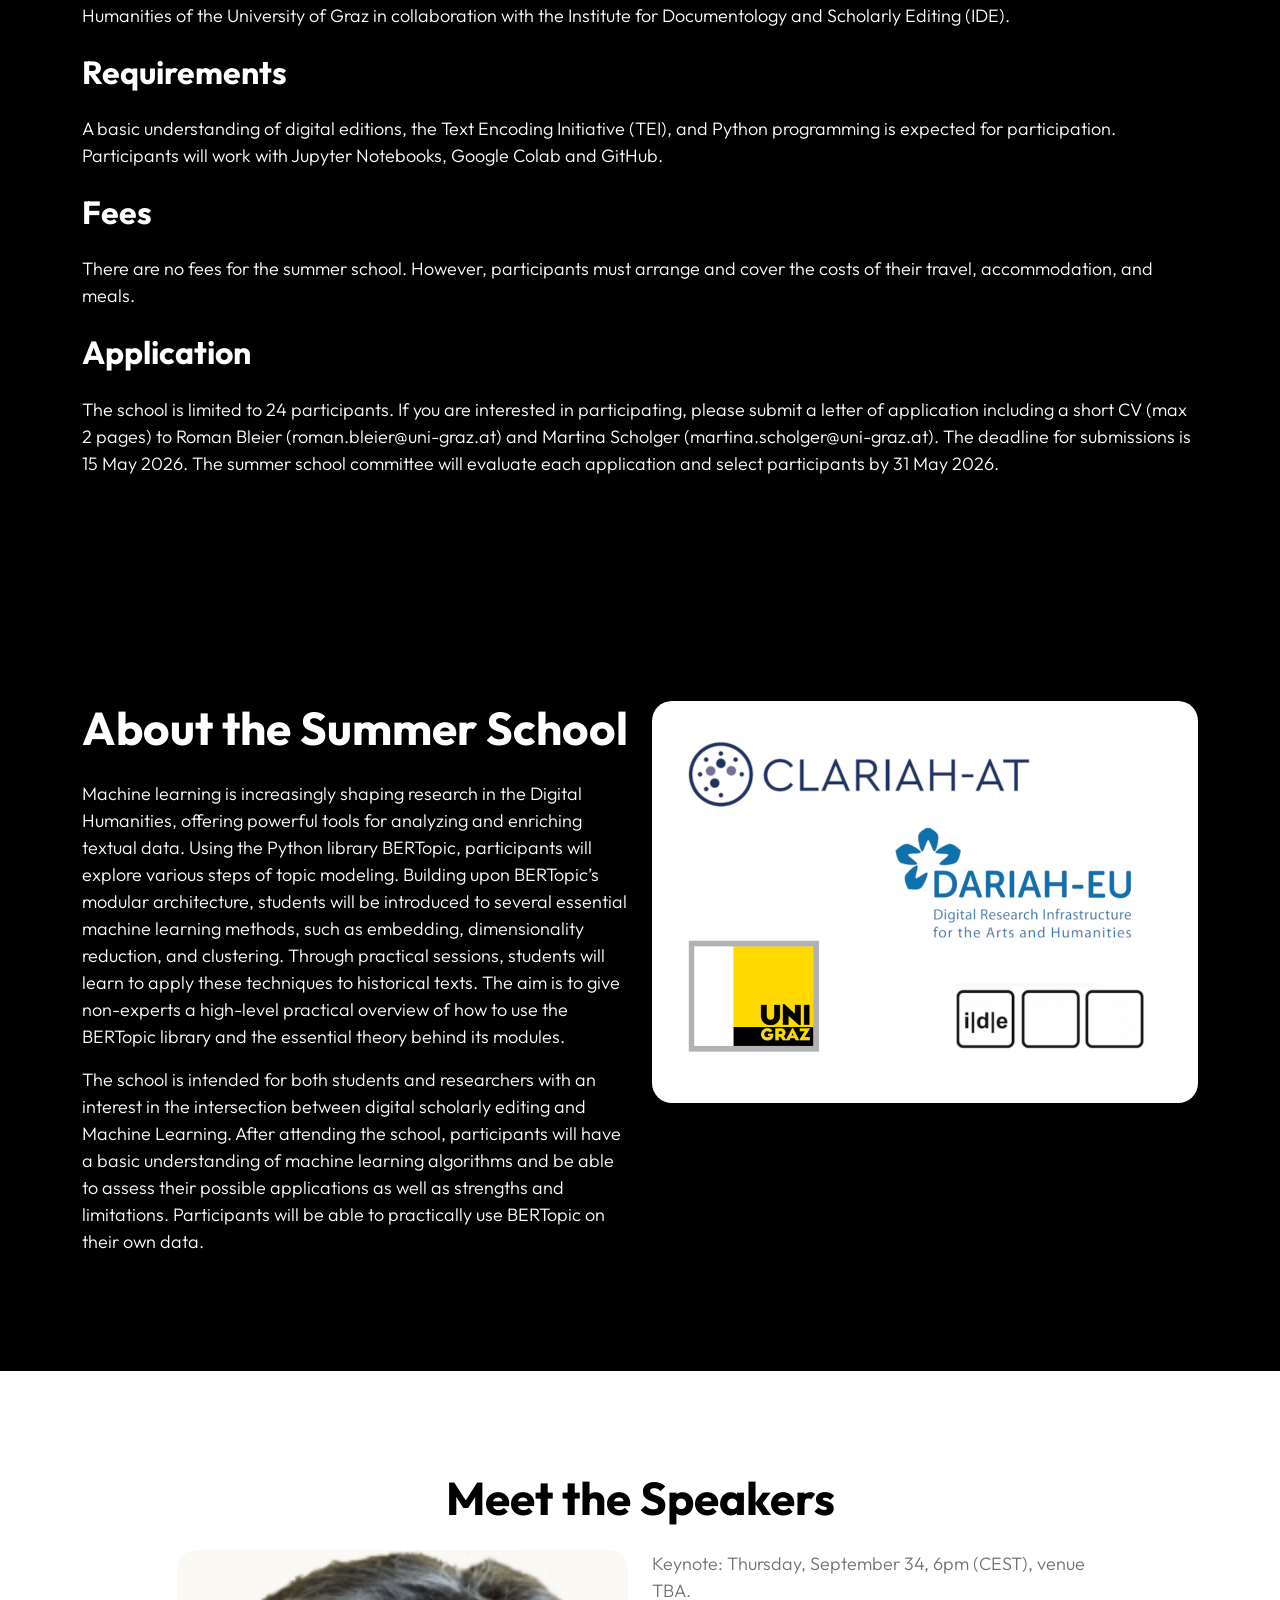
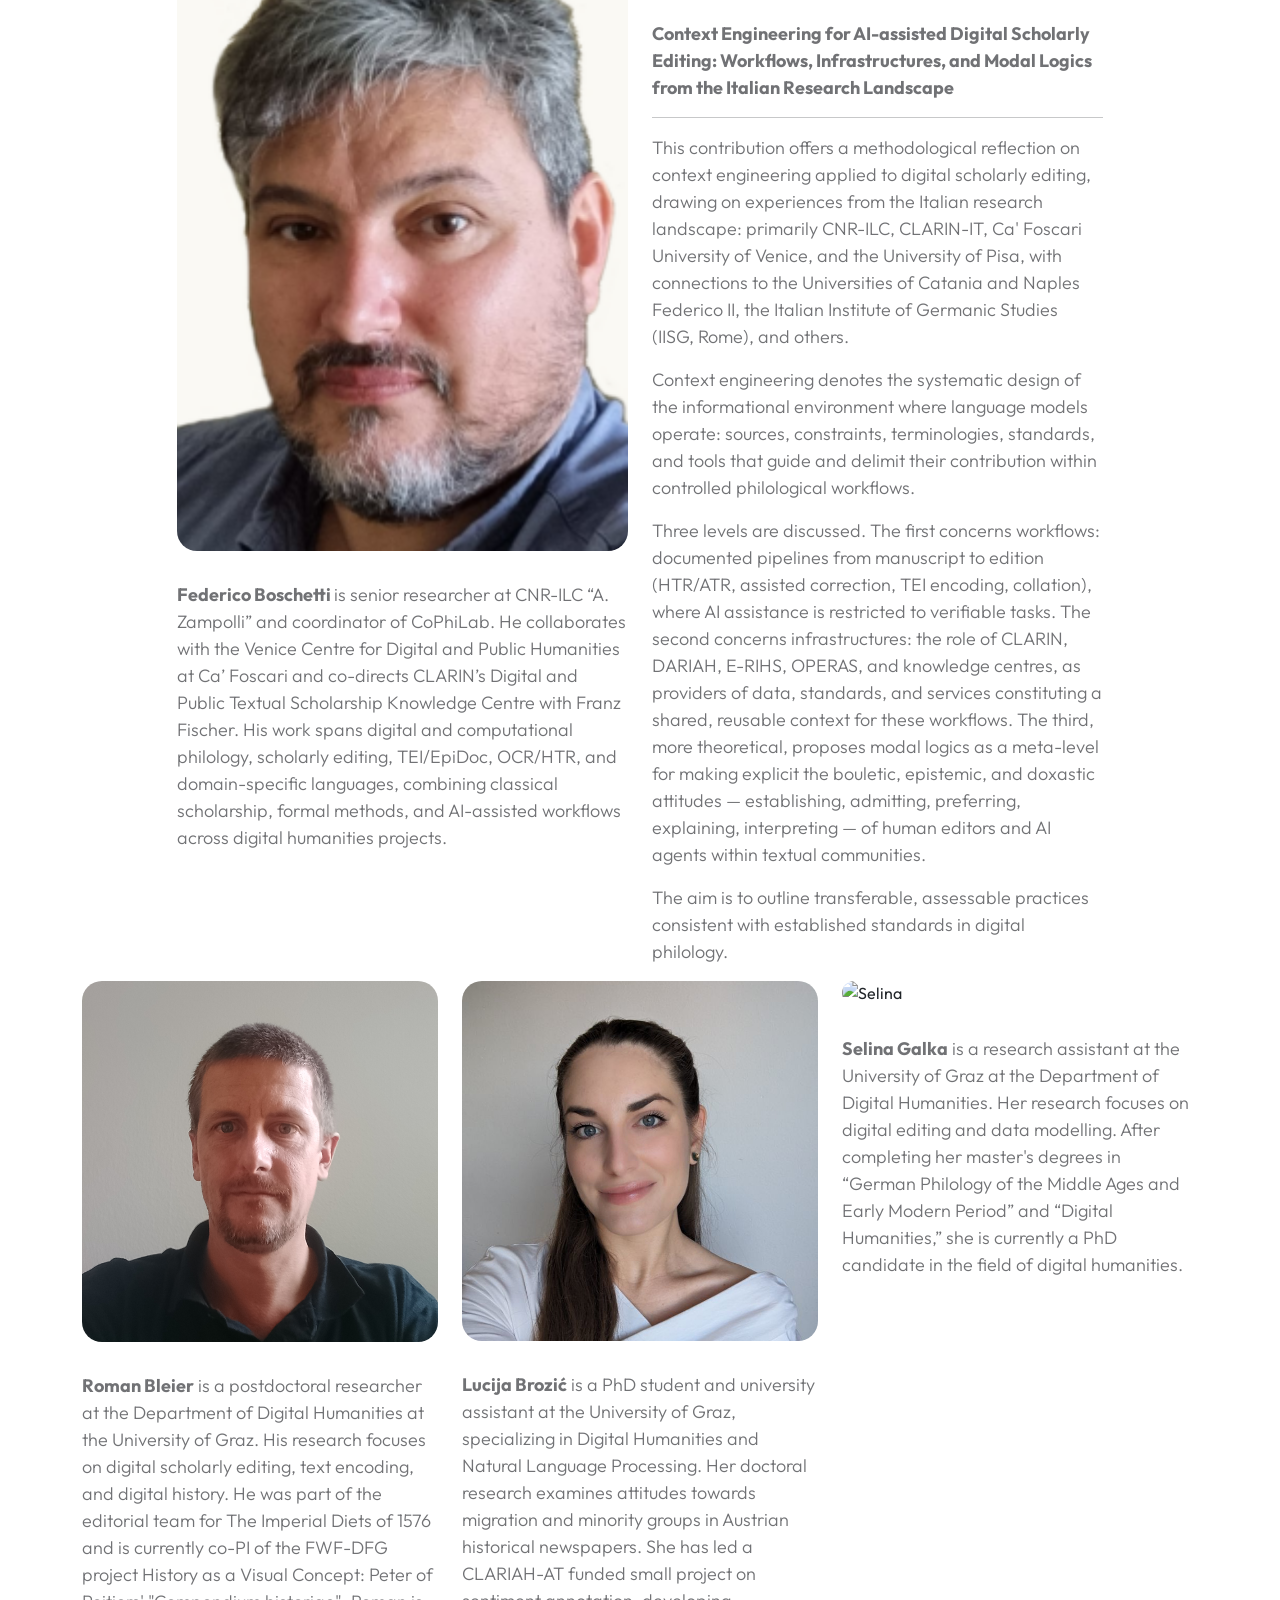
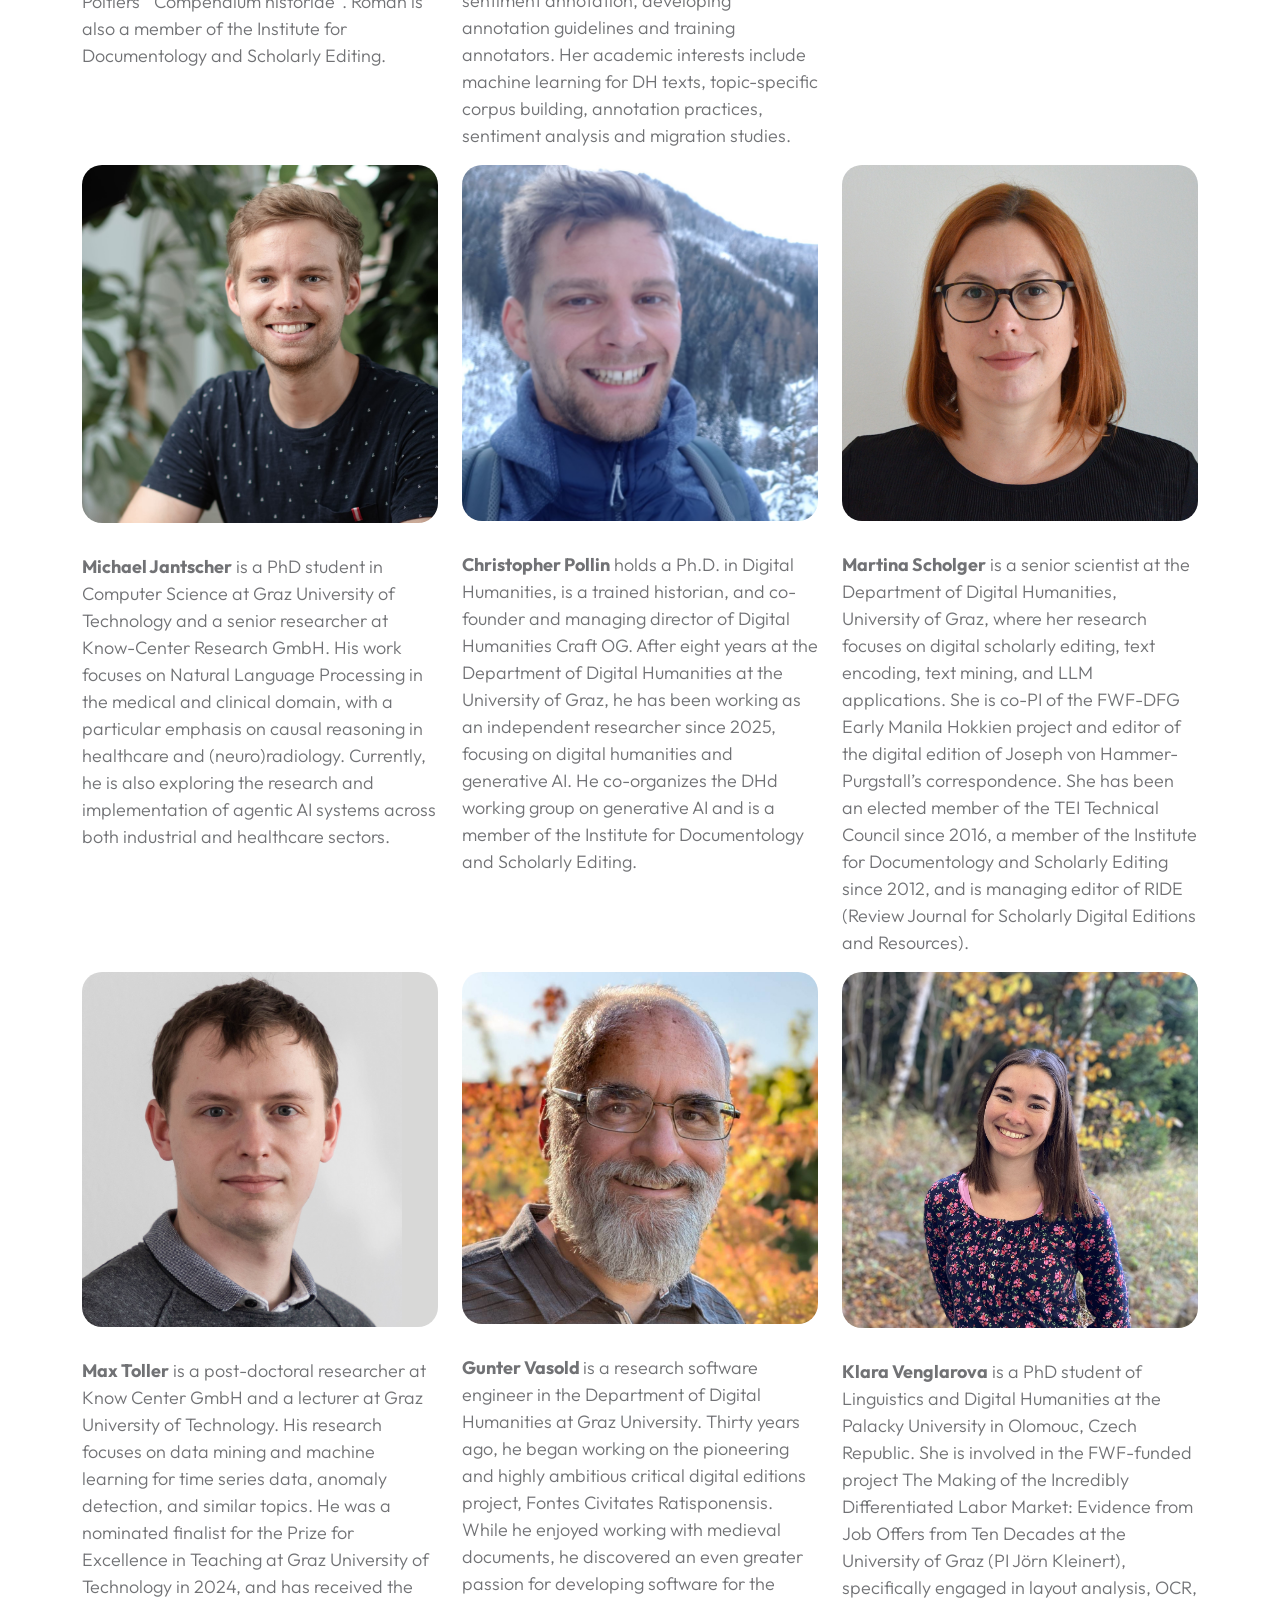
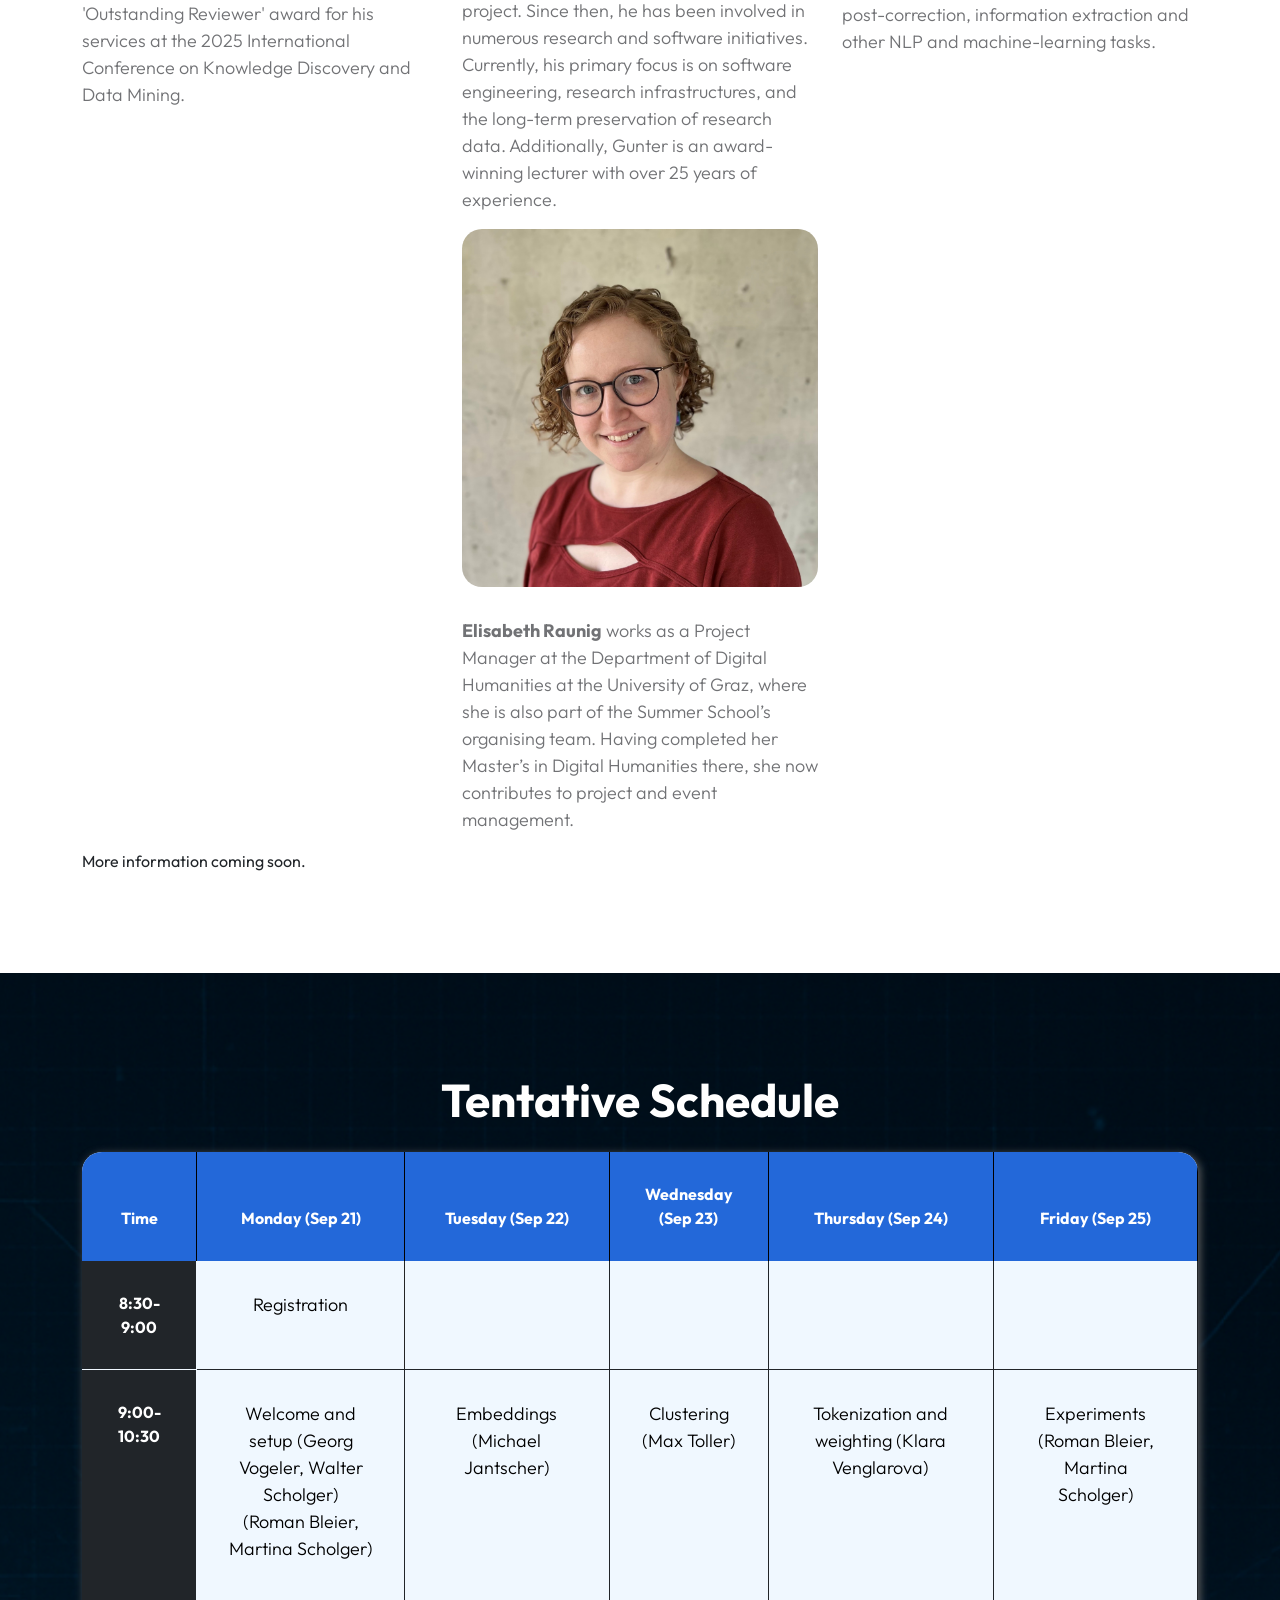
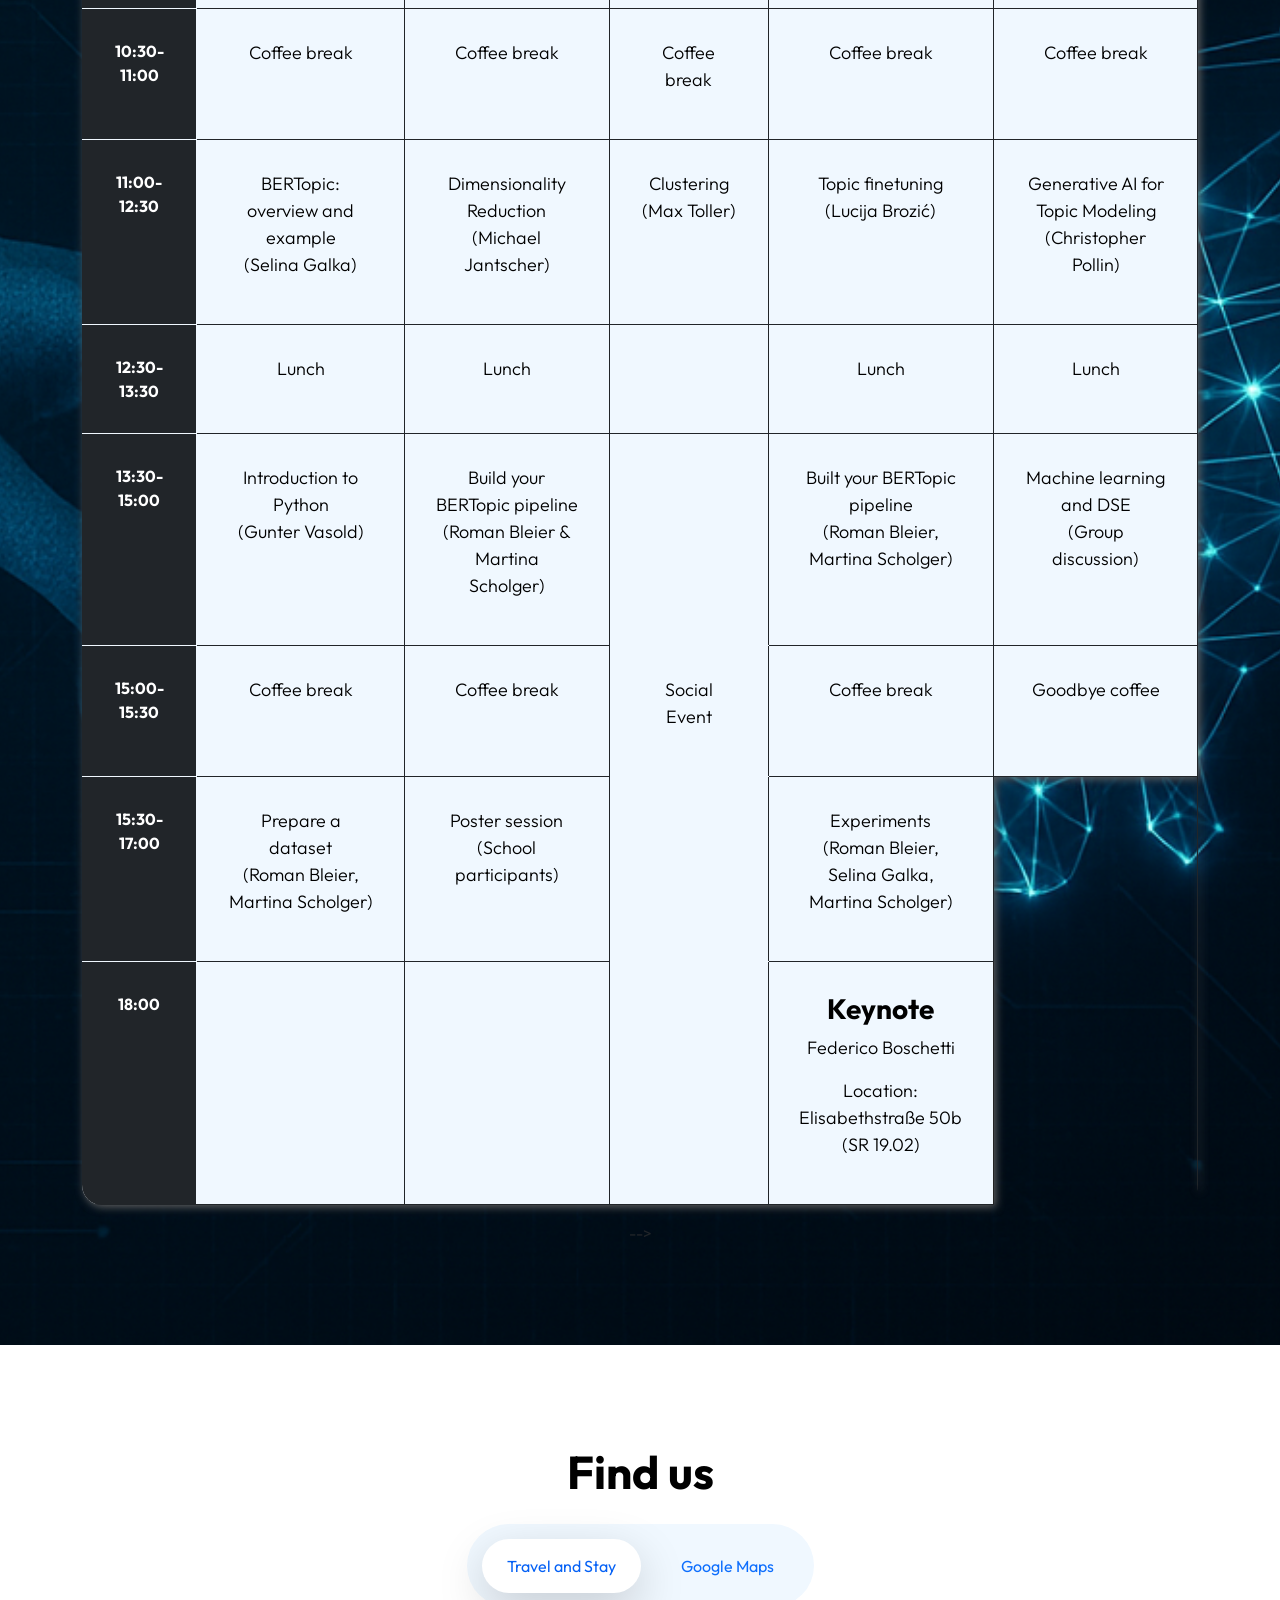
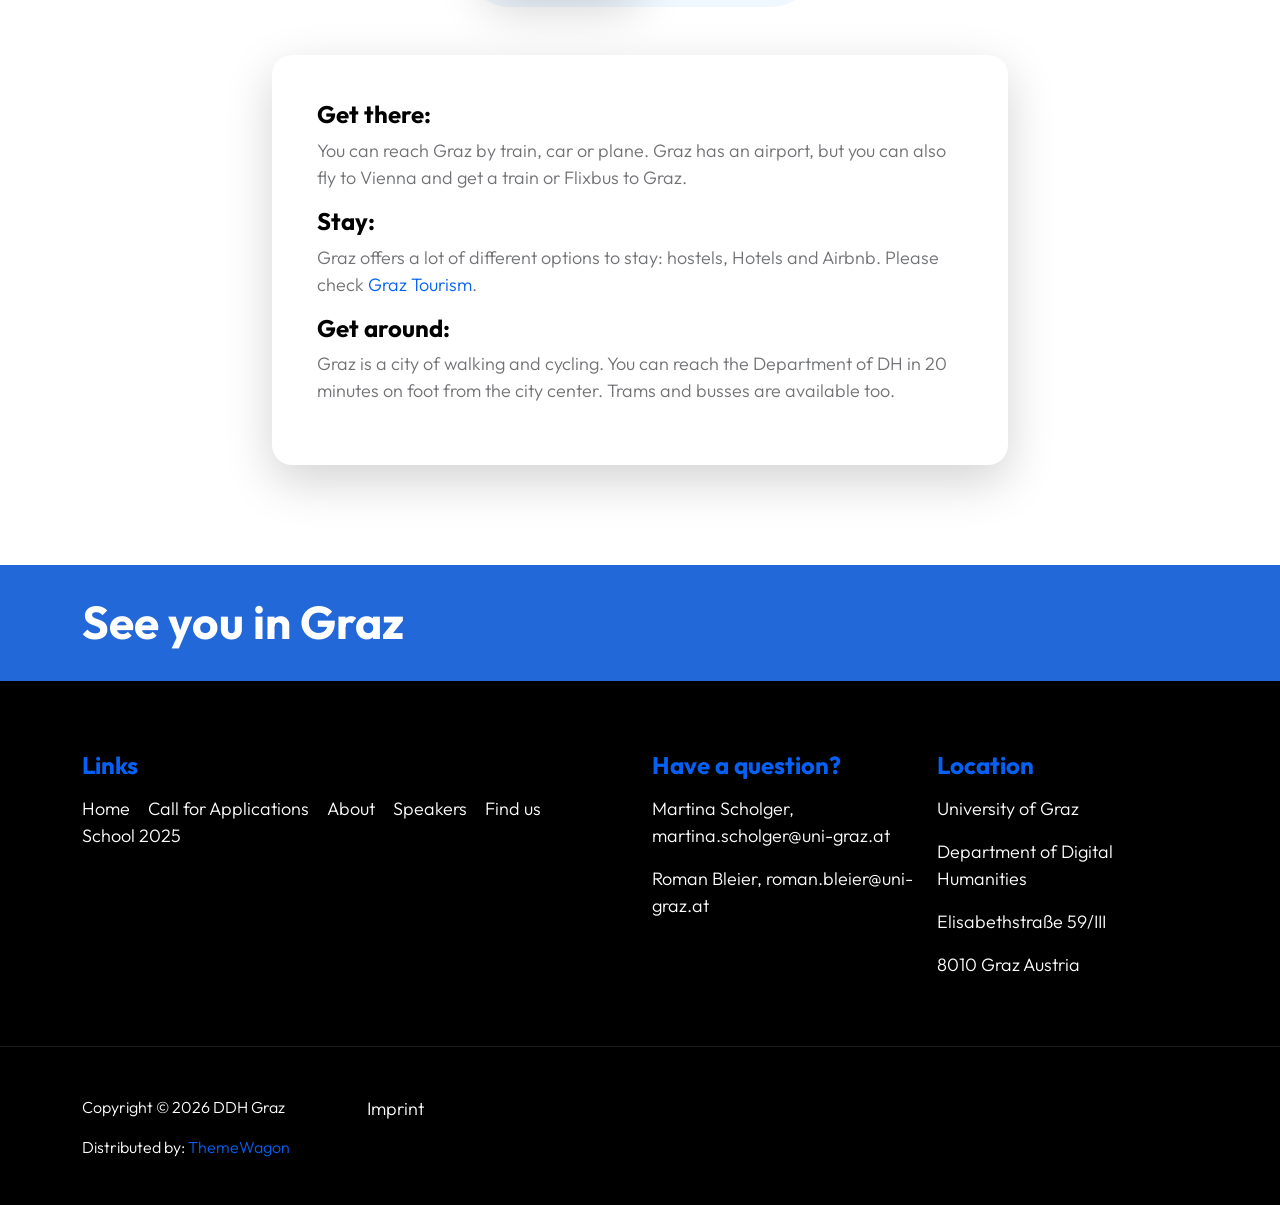
==== commit 56f242db: "Added keynote info" ====
--- a/docs/index.html
+++ b/docs/index.html
@@ -288,17 +288,17 @@
                     </div>
                     
                     
-                   <!-- <div class="col-lg-5 col-12">
-                        
-                        <div class="artists-thumb">
-                            <div class="artists-image-wrap">
-                                <img src="images/artists/cneud.jpg"
-                                    class="artists-image img-fluid" alt="Clemens Neudecker">
-                            </div>
-                            
-                            <div class="artists-hover">
-                                <p>
-                                    Clemens Neudecker 
+                   <div class="col-lg-5 col-12">
+                        
+                        <div class="artists-thumb">
+                            <div class="artists-image-wrap">
+                                <img src="images/artists/Boschetti-Federico-225x300.png"
+                                    class="artists-image img-fluid" alt="Federico Boschetti">
+                            </div>
+                            
+                            <div class="artists-hover">
+                                <p>
+                                    Federico Boschetti  
                                 </p>
                                 
                             </div>
@@ -306,27 +306,33 @@
                         <div>
                             <p>
                                 
-                                <strong>Clemens Neudecker</strong> studied Philosophy, Computer Science and Political Science at LMU Munich and works as Head of Data Science in the Information and Data Management Department of the Staatsbibliothek zu Berlin - Preußischer Kulturbesitz. The main focus of his work and research lies in Computer Vision, Natural Language Processing and Machine Learning/Artificial Intelligence and their applications in the context of digitization and the Digital Humanities.
+                                <strong>Federico Boschetti </strong> is senior researcher at CNR-ILC “A. Zampolli” and coordinator of CoPhiLab. He collaborates with the Venice Centre for Digital and Public Humanities at Ca’ Foscari and co-directs CLARIN’s Digital and Public Textual Scholarship Knowledge Centre with Franz Fischer. His work spans digital and computational philology, scholarly editing, TEI/EpiDoc, OCR/HTR, and domain-specific languages, combining classical scholarship, formal methods, and AI-assisted workflows across digital humanities projects.
                                 
                             </p>
                         </div>
                     </div>
                     <div class="col-lg-5 col-12">
                         <div>
-                            <p>Keynote 1: Tuesday, September 9, 6pm (CEST), Elisabethstraße 50b (SR 19.02)</p>
-                            <p><a href="https://unimeet.uni-graz.at/b/sch-pwq-3w3-ioy">Online link (Unimeet)</a></p>
-                            <p><strong>Context matters. Opportunities and challenges when working with artificial intelligence and cultural heritage data</strong></p>
+                            <p>Keynote: Thursday, September 34, 6pm (CEST), venue TBA.</p>
+                            <!-- <p><a href="https://unimeet.uni-graz.at/b/sch-pwq-3w3-ioy">Online link (Unimeet)</a></p> -->
+                            <p><strong>Context Engineering for AI-assisted Digital Scholarly Editing: Workflows, Infrastructures, and Modal Logics from the Italian Research Landscape</strong></p>
                             <hr>
-                            <p>The advances made in the field of machine learning/artificial intelligence (ML) offer a range of opportunities for libraries and digital scholarship. In projects such as Mensch.Maschine.Kultur, the Staatsbibliothek zu Berlin - Preußischer Kulturbesitz (SBB) is developing ML technologies for a wide range of applications: from text and layout recognition and image analysis to information extraction, machine-assisted subject indexing and, last but not least, the provision of collections as data and their digital curation. On the other hand, the historical and cultural contexts must always be taken into account when using ML technologies in combination with historical sources and cultural heritage materials. Collections digitized by libraries are heterogeneous in terms of the period covered, the perspectives, places or regions they contain and the cultural contexts in which they must be placed. Historical documents often contain distortions that no longer correspond to today's ethical values. While historians are trained to classify sources and apply source criticism as a methodological tool, AI systems developed by industry are primarily trained on modern texts from the Internet and cannot do this. Using the example of SBB's experience with machine learning and AI, this talk aims to provide insights into practical applications while at the same time raising awareness for a conscious and responsible approach to ML and cultural heritage data.
-                            </p>
-                            
-                        </div>
-                        
-                        
-                    </div>
-                </div>    -->
-                
-                
+                            <p> 
+                                This contribution offers a methodological reflection on context engineering applied to digital scholarly editing, drawing on experiences from the Italian research landscape: primarily CNR-ILC, CLARIN-IT, Ca' Foscari University of Venice, and the University of Pisa, with connections to the Universities of Catania and Naples Federico II, the Italian Institute of Germanic Studies (IISG, Rome), and others.
+                            </p>
+                            <p>Context engineering denotes the systematic design of the informational environment where language models operate: sources, constraints, terminologies, standards, and tools that guide and delimit their contribution within controlled philological workflows.
+                            </p>
+                            <p>Three levels are discussed. The first concerns workflows: documented pipelines from manuscript to edition (HTR/ATR, assisted correction, TEI encoding, collation), where AI assistance is restricted to verifiable tasks. The second concerns infrastructures: the role of CLARIN, DARIAH, E-RIHS, OPERAS, and knowledge centres, as providers of data, standards, and services constituting a shared, reusable context for these workflows. The third, more theoretical, proposes modal logics as a meta-level for making explicit the bouletic, epistemic, and doxastic attitudes — establishing, admitting, preferring, explaining, interpreting — of human editors and AI agents within textual communities.
+                            </p>
+                            <p>
+                                The aim is to outline transferable, assessable practices consistent with established standards in digital philology.
+                            </p>
+                            
+                        </div>
+                        
+                        
+                    </div>
+                </div>    
                 
                 
                <!-- <div class="row justify-content-center" style="margin-top:100px">
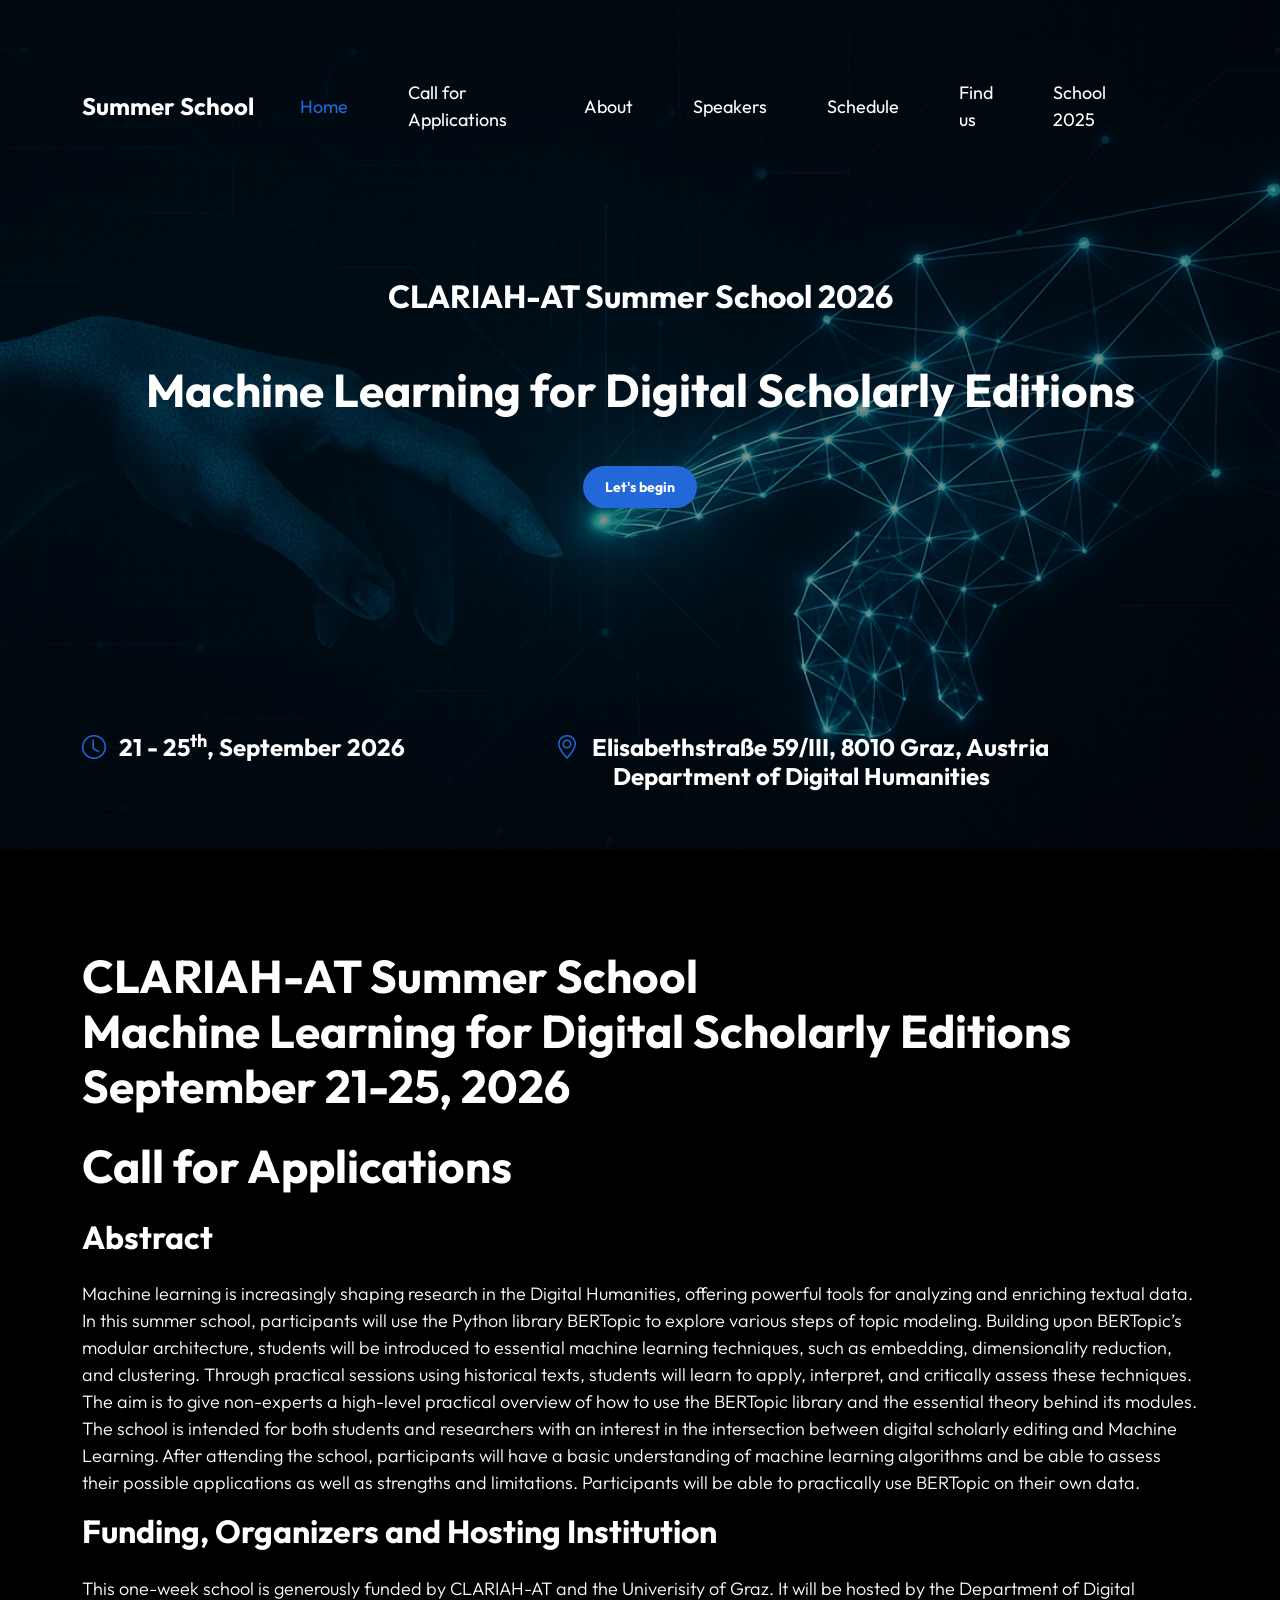
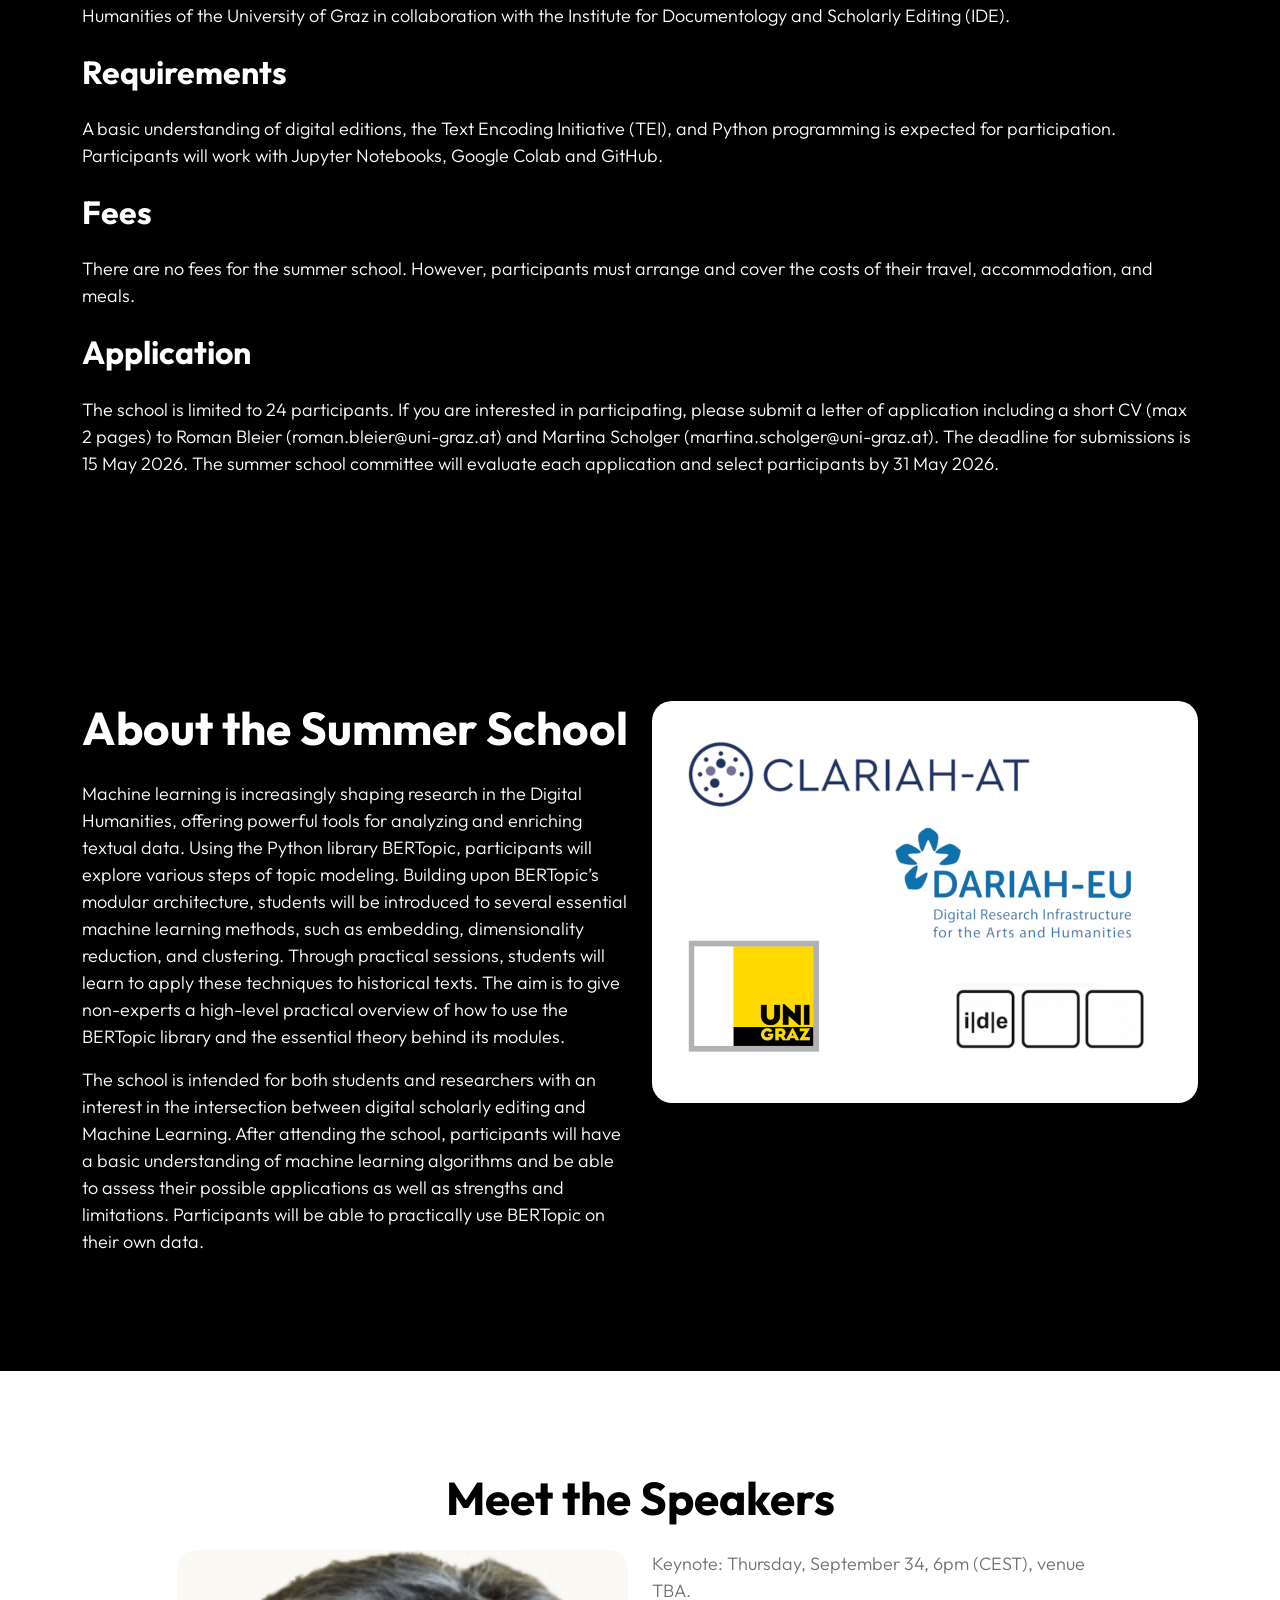
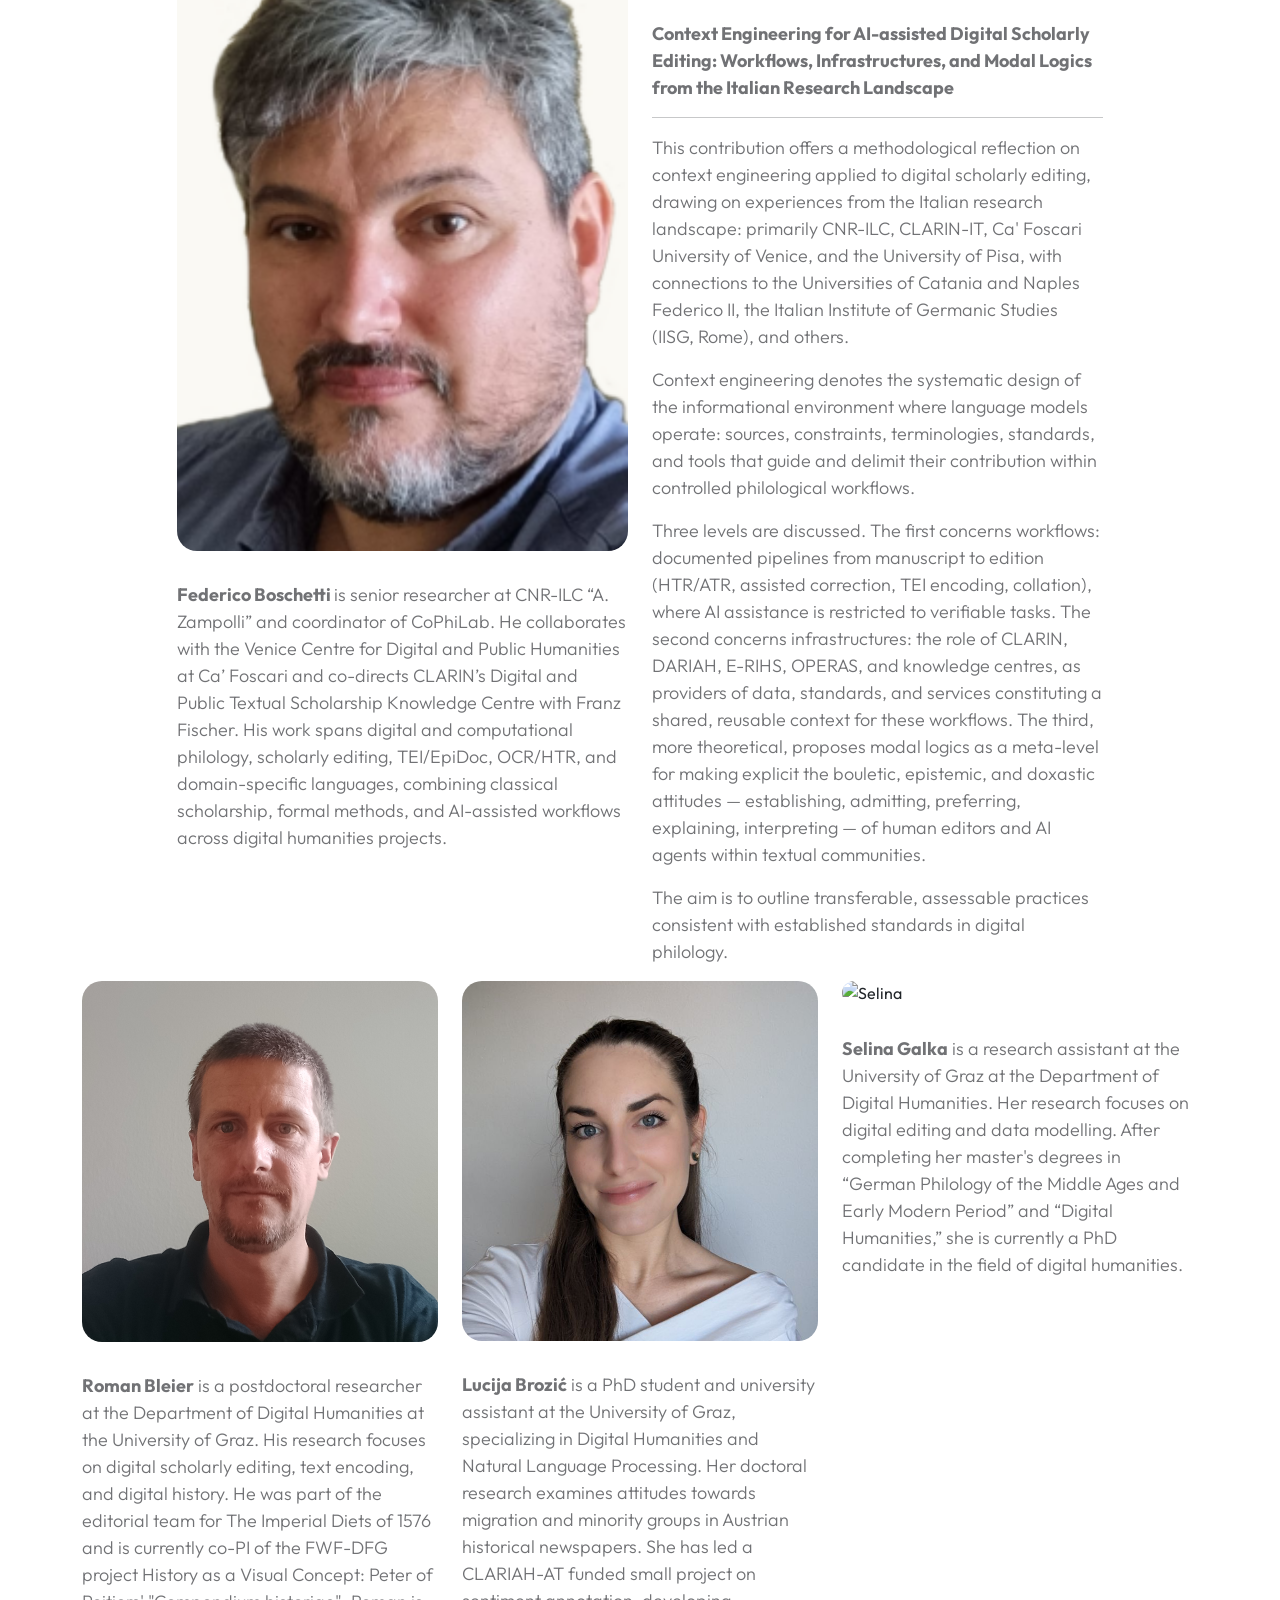
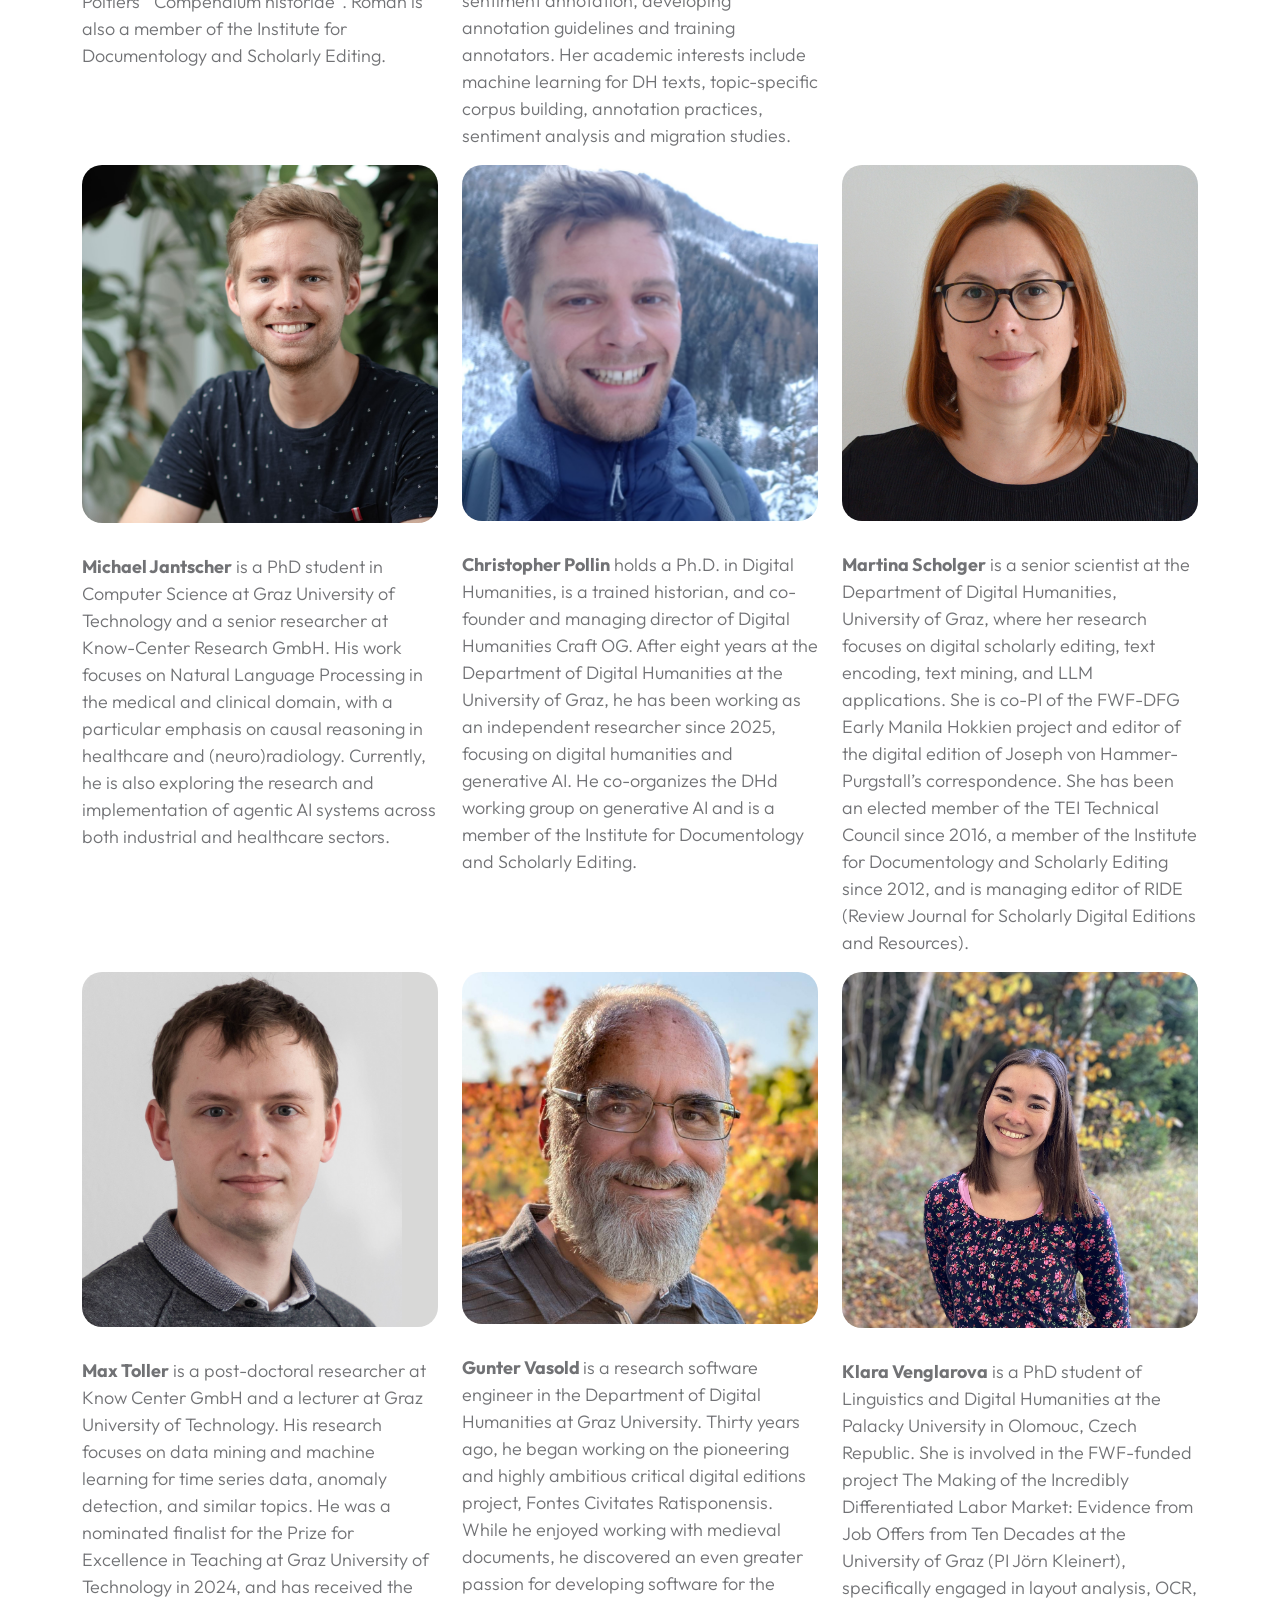
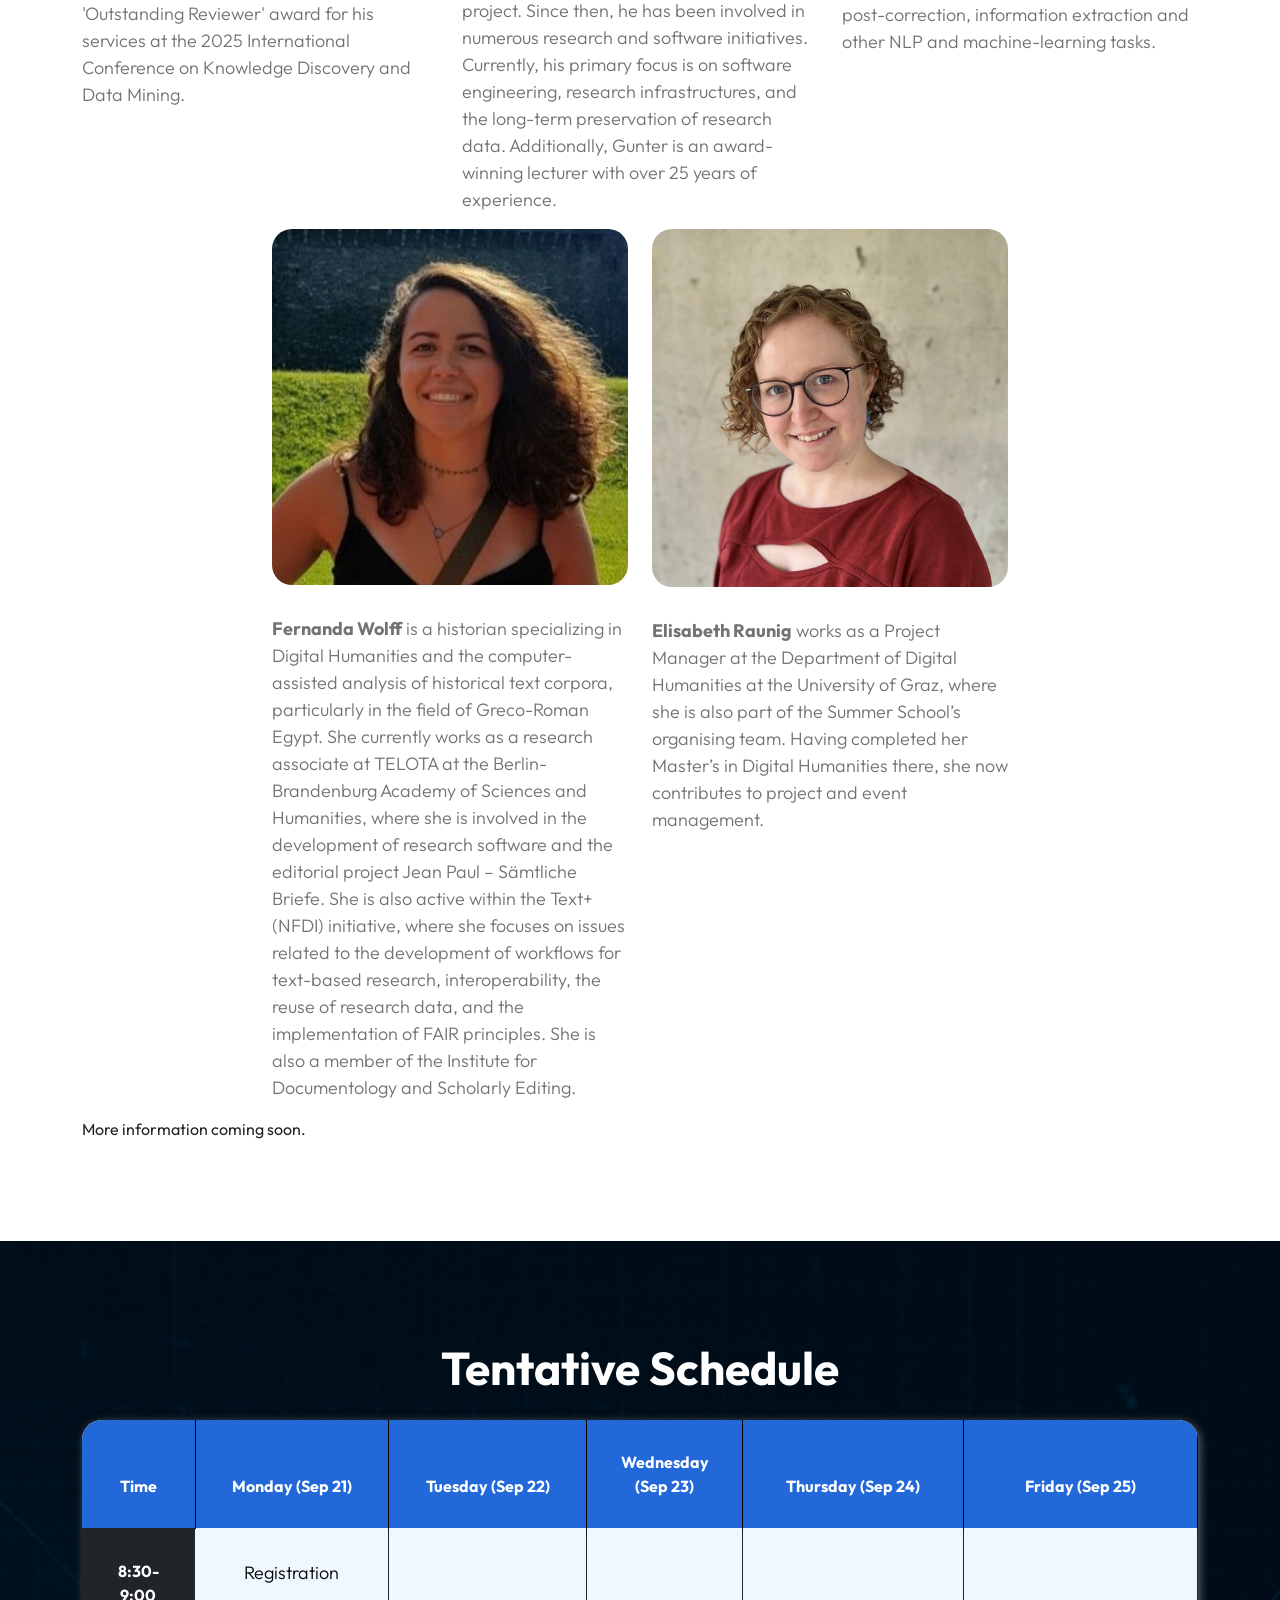
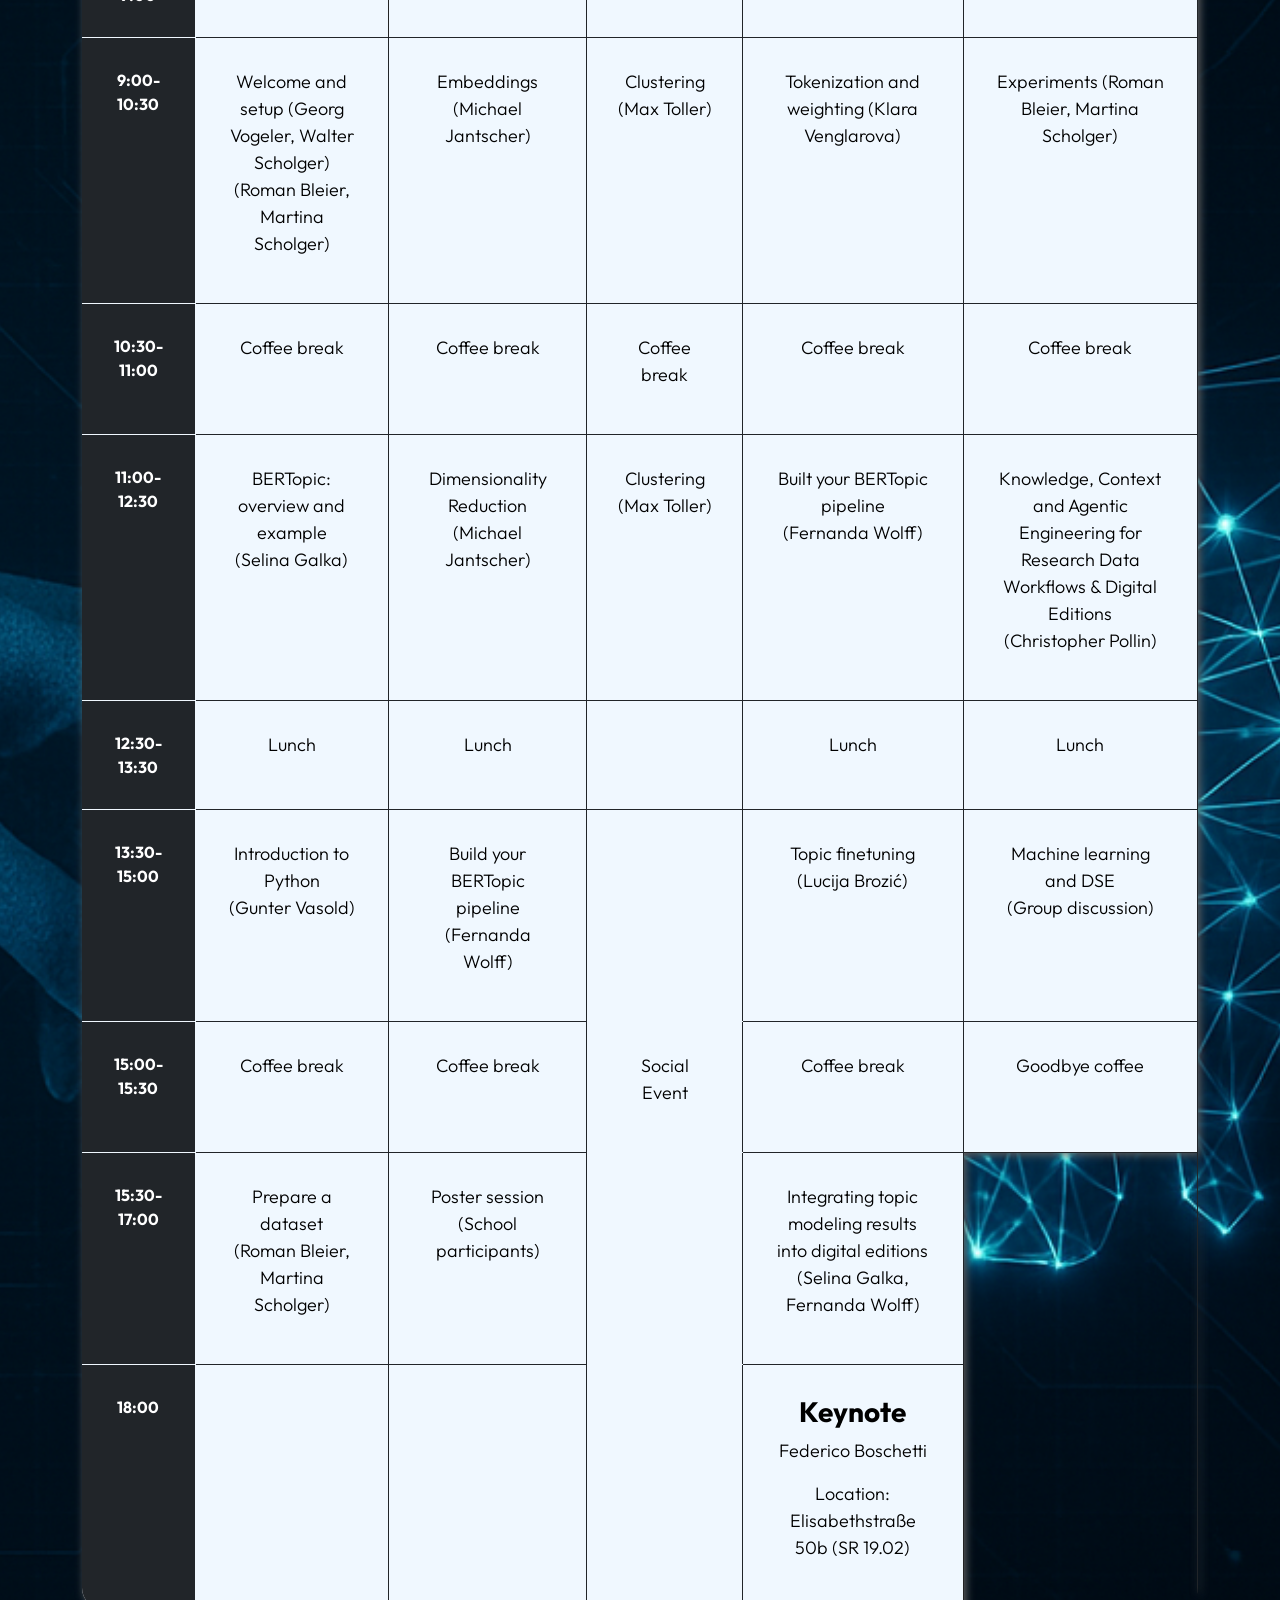
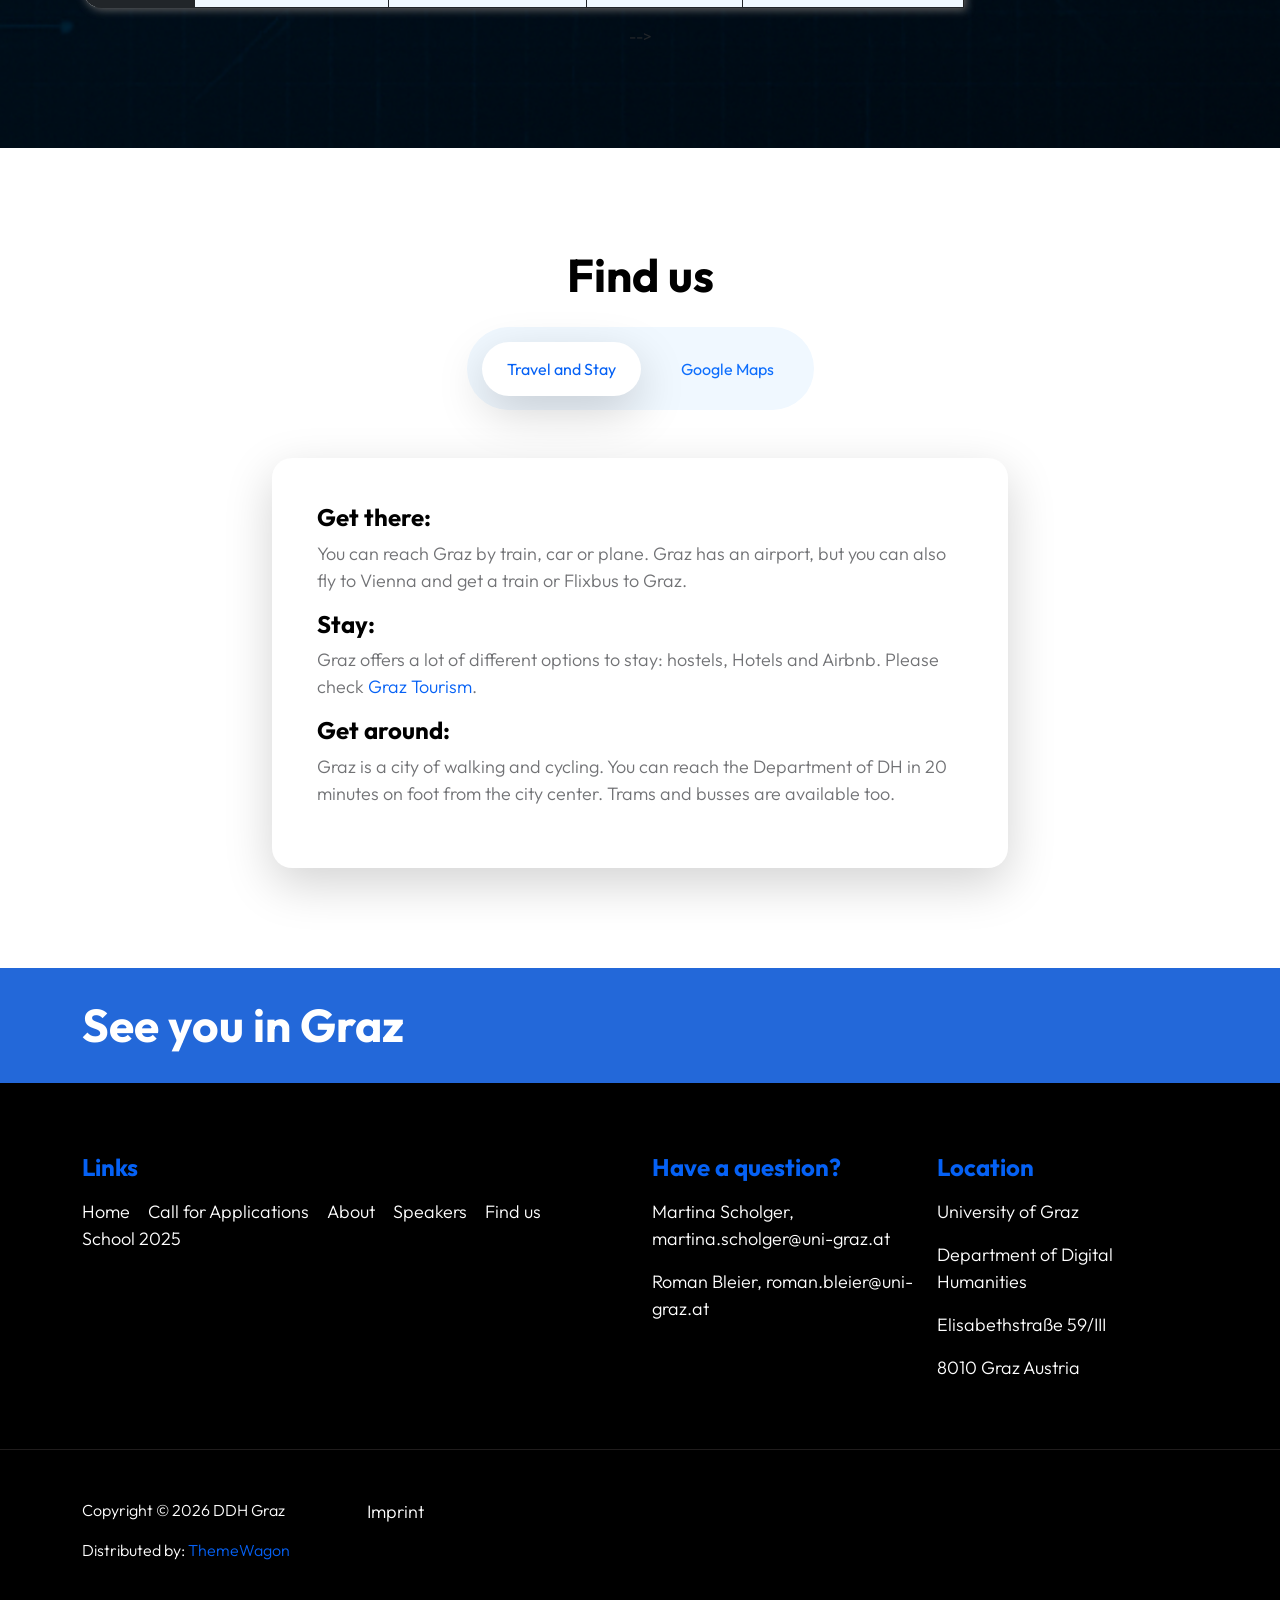
==== commit 4475dbab: "Update program and instructors" ====
--- a/docs/index.html
+++ b/docs/index.html
@@ -656,6 +656,31 @@
                             </p>
                         </div>
                     </div>
+                    
+                    <div class="col-lg-4 col-12">
+                        
+                        <div class="artists-thumb">
+                            <div class="artists-image-wrap">
+                                <img src="images/artists/wolff.jpg"
+                                    class="artists-image img-fluid" alt="Fernanda Wolff">
+                            </div>
+                            
+                            <div class="artists-hover">
+                                <p>
+                                    Fernanda Wolff 
+                                </p>
+                                
+                            </div>
+                        </div>
+                        <div>
+                            <p>
+                                
+                                <strong>Fernanda Wolff</strong> is a historian specializing in Digital Humanities and the computer-assisted analysis of historical text corpora, particularly in the field of Greco-Roman Egypt. She currently works as a research associate at TELOTA at the Berlin-Brandenburg Academy of Sciences and Humanities, where she is involved in the development of research software and the editorial project Jean Paul – Sämtliche Briefe. She is also active within the Text+ (NFDI) initiative, where she focuses on issues related to the development of workflows for text-based research, interoperability, the reuse of research data, and the implementation of FAIR principles. She is also a member of the Institute for Documentology and Scholarly Editing.
+                                
+                            </p>
+                        </div>
+                    </div>
+                    
                    
                     <div class="col-lg-4 col-12">
                         
@@ -685,7 +710,6 @@
                         More information coming soon.
                     </div>
                 </div>
-            </div>
             </div>
         </section>
 
@@ -783,10 +807,10 @@
                                                 <p>Clustering <br/>(Max Toller) </p>
                                             </td>
                                             <td>
-                                                <p>Topic finetuning <br/>(Lucija Brozić)</p>
-                                            </td>
-                                            <td>
-                                                <p>Generative AI for Topic Modeling <br/>(Christopher Pollin)</p>
+                                                <p>Built your BERTopic pipeline <br />(Fernanda Wolff)</p>
+                                            </td>
+                                            <td>
+                                                <p>Knowledge, Context and Agentic Engineering for Research Data Workflows & Digital Editions <br/>(Christopher Pollin)</p>
                                             </td>
                                         </tr>
                                         <tr>
@@ -816,24 +840,19 @@
                                                 <p>Introduction to Python <br />(Gunter Vasold) </p>
                                             </td>
                                             <td>
-                                                <p>Build your BERTopic pipeline <br/>(Roman Bleier & Martina Scholger)</p>
+                                                <p>Build your BERTopic pipeline <br/>(Fernanda Wolff)</p>
                                             </td>
                                             
                                             <td style="border-bottom-color: #f0f8ff !important;">
                                                 <p style="color: #f0f8ff !important;">-</p>
                                             </td>
                                             <td>
-                                                <p>Built your BERTopic pipeline <br />(Roman Bleier, Martina Scholger)</p>
+                                                <p>Topic finetuning <br/>(Lucija Brozić)</p>
                                             </td>
                                             <td>
                                                 <p>Machine learning and DSE <br/>(Group discussion)</p>
                                             </td>
-                                           <!-- <td style="background-color: #f0f8ff; border-right: #242424 1px solid;">
-                                               <!-\- <h4 style=" color: #000000;">Keynote</h4>
-                                                
-                                                <p>Ulrike Henny-Krahmer</p>
-                                                <p>(online)</p>-\->
-                                            </td>-->
+                                           
                                         </tr>
                                         <tr>
                                             <th scope="row">15:00-15:30</th>
@@ -869,7 +888,7 @@
                                                 <p style="color: #f0f8ff !important;">-</p>
                                             </td>
                                             <td>
-                                                <p>Experiments <br/>(Roman Bleier, Selina Galka, Martina Scholger)</p>
+                                                <p>Integrating topic modeling results into digital editions <br/>(Selina Galka, Fernanda Wolff)</p>
                                             </td>
                                         </tr>
                                         <tr>
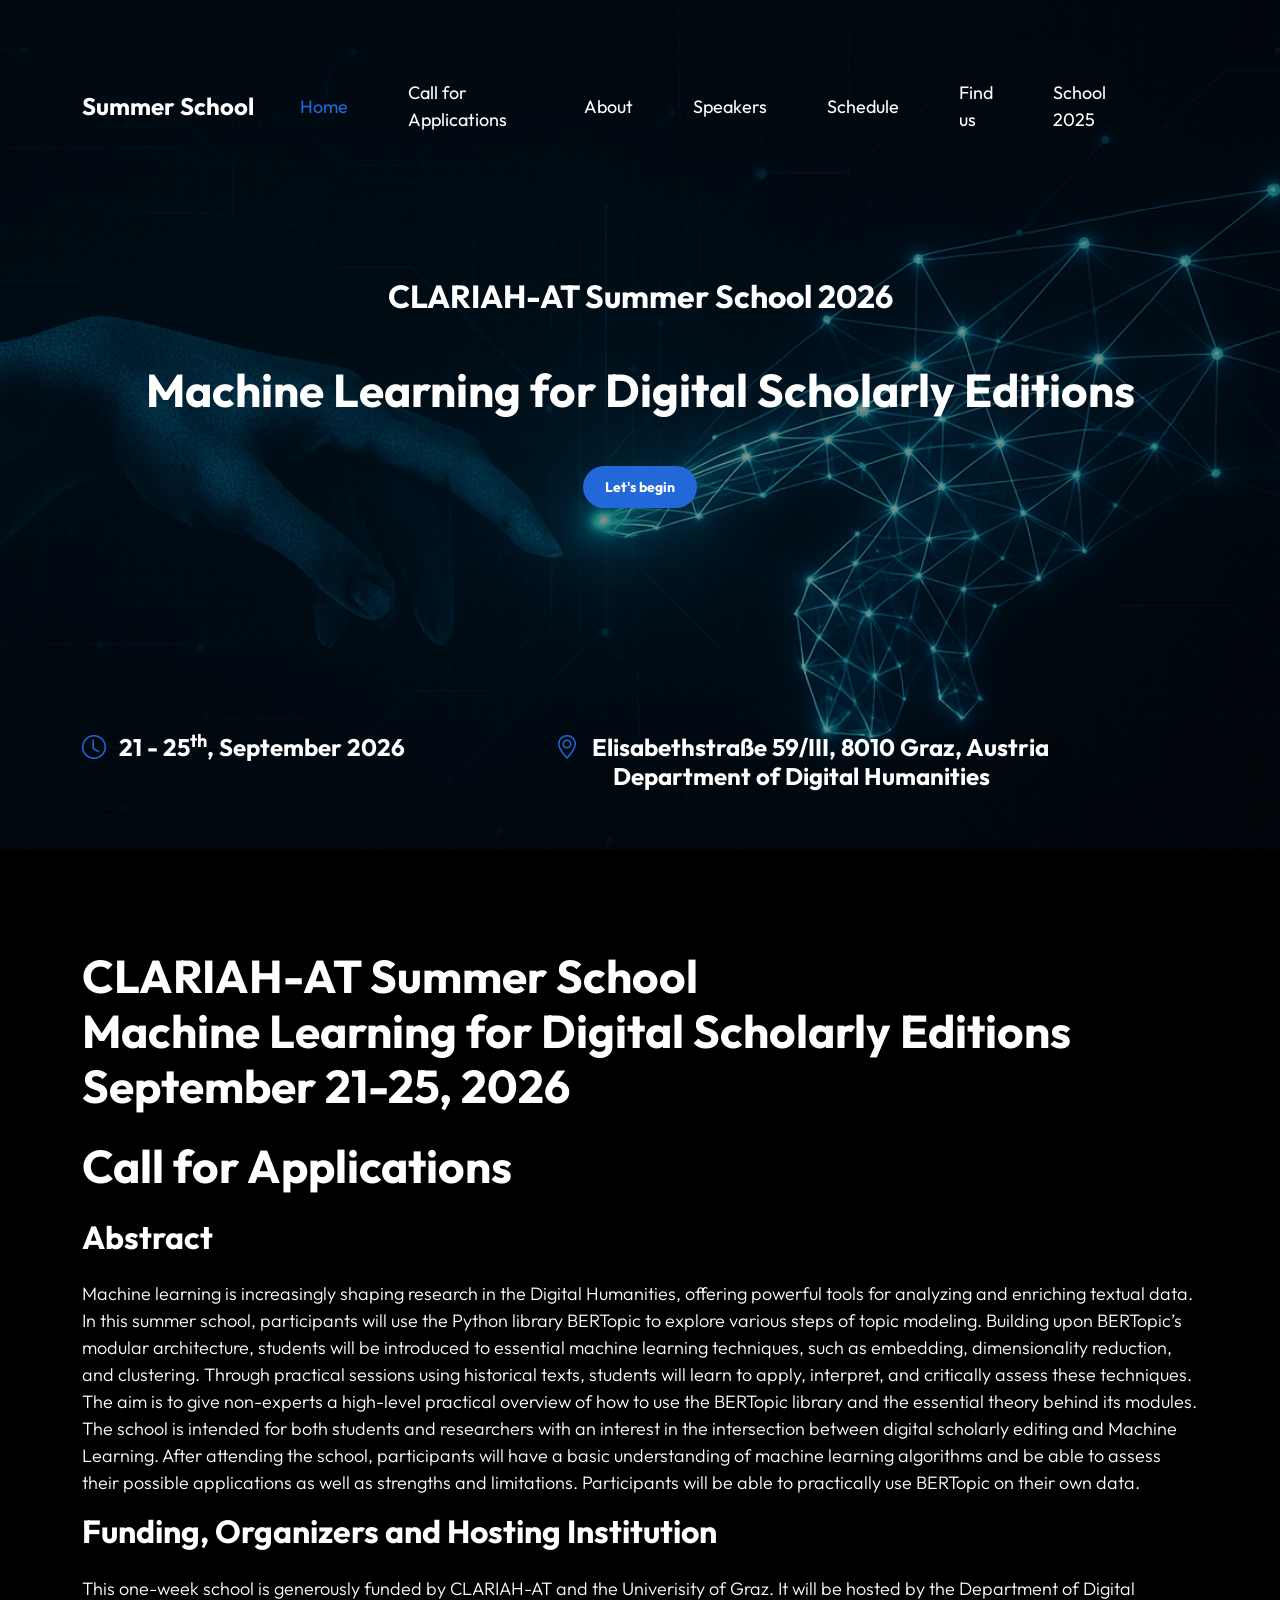
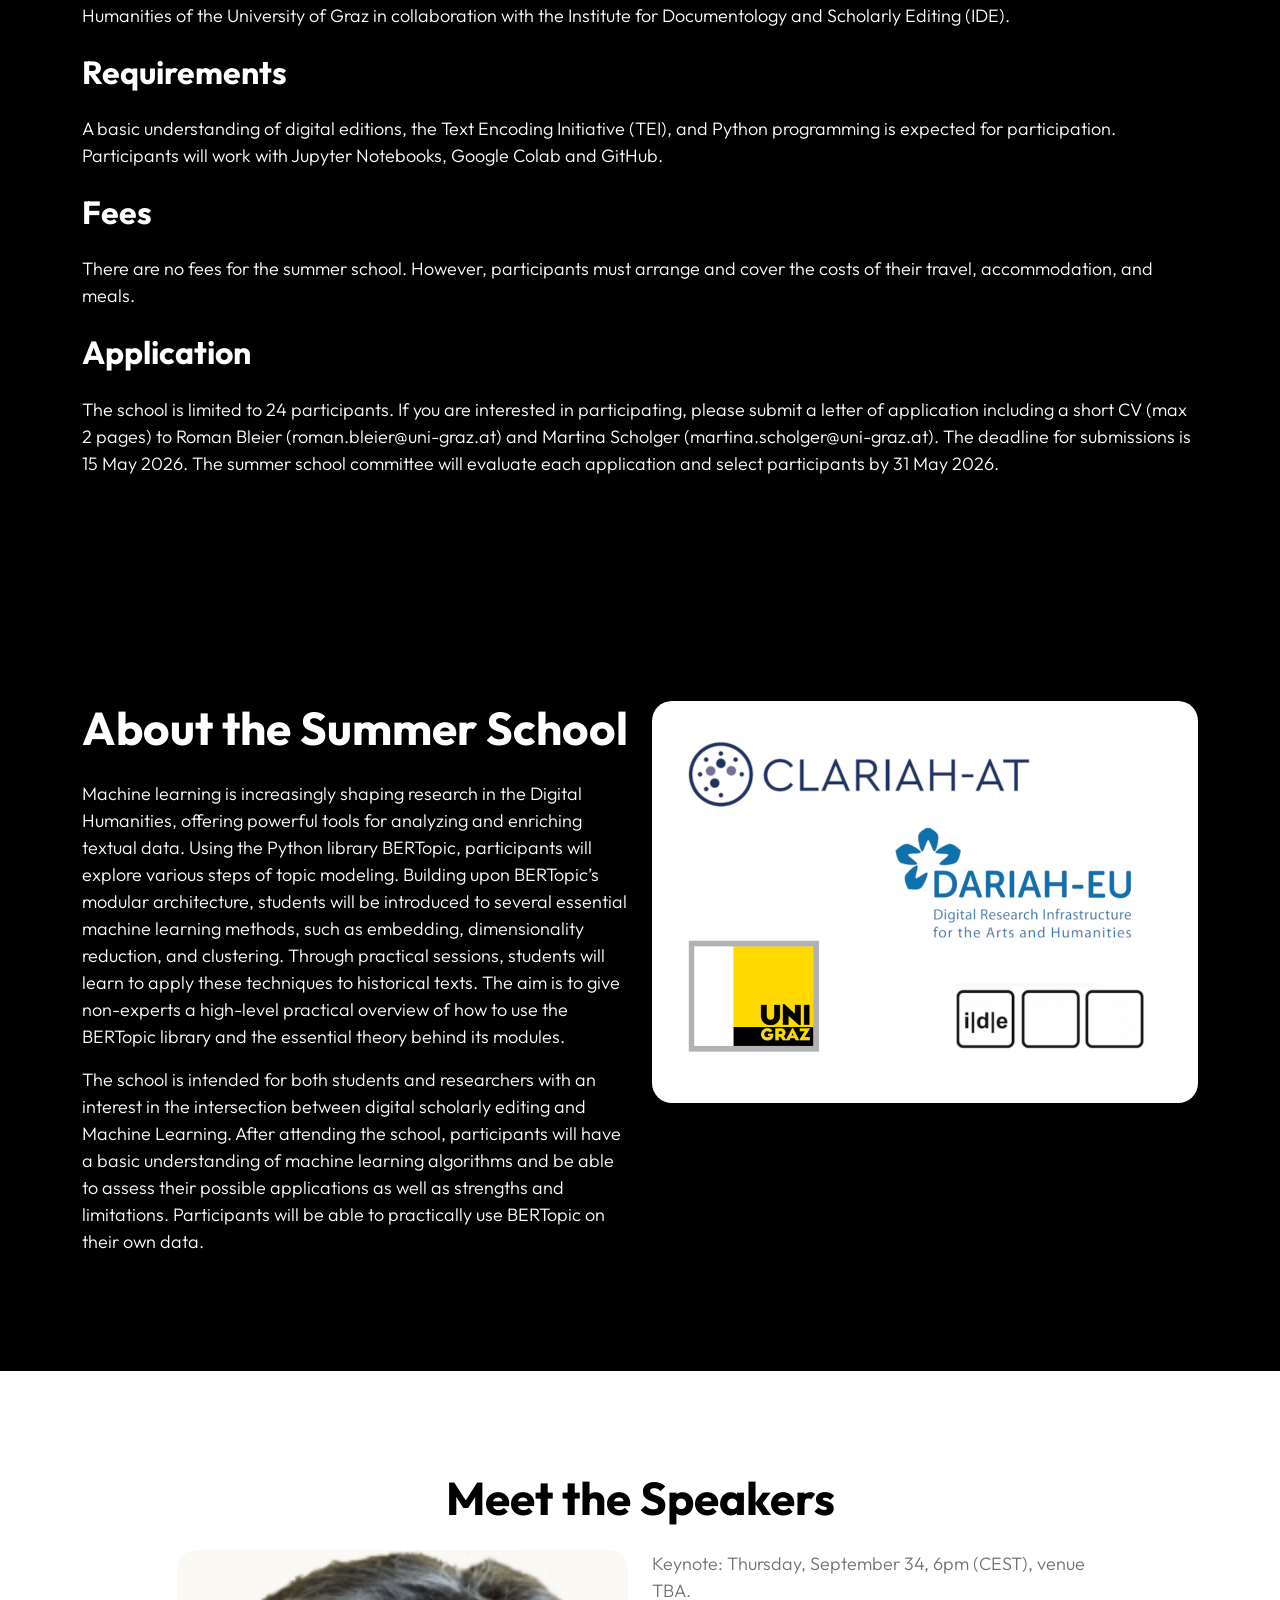
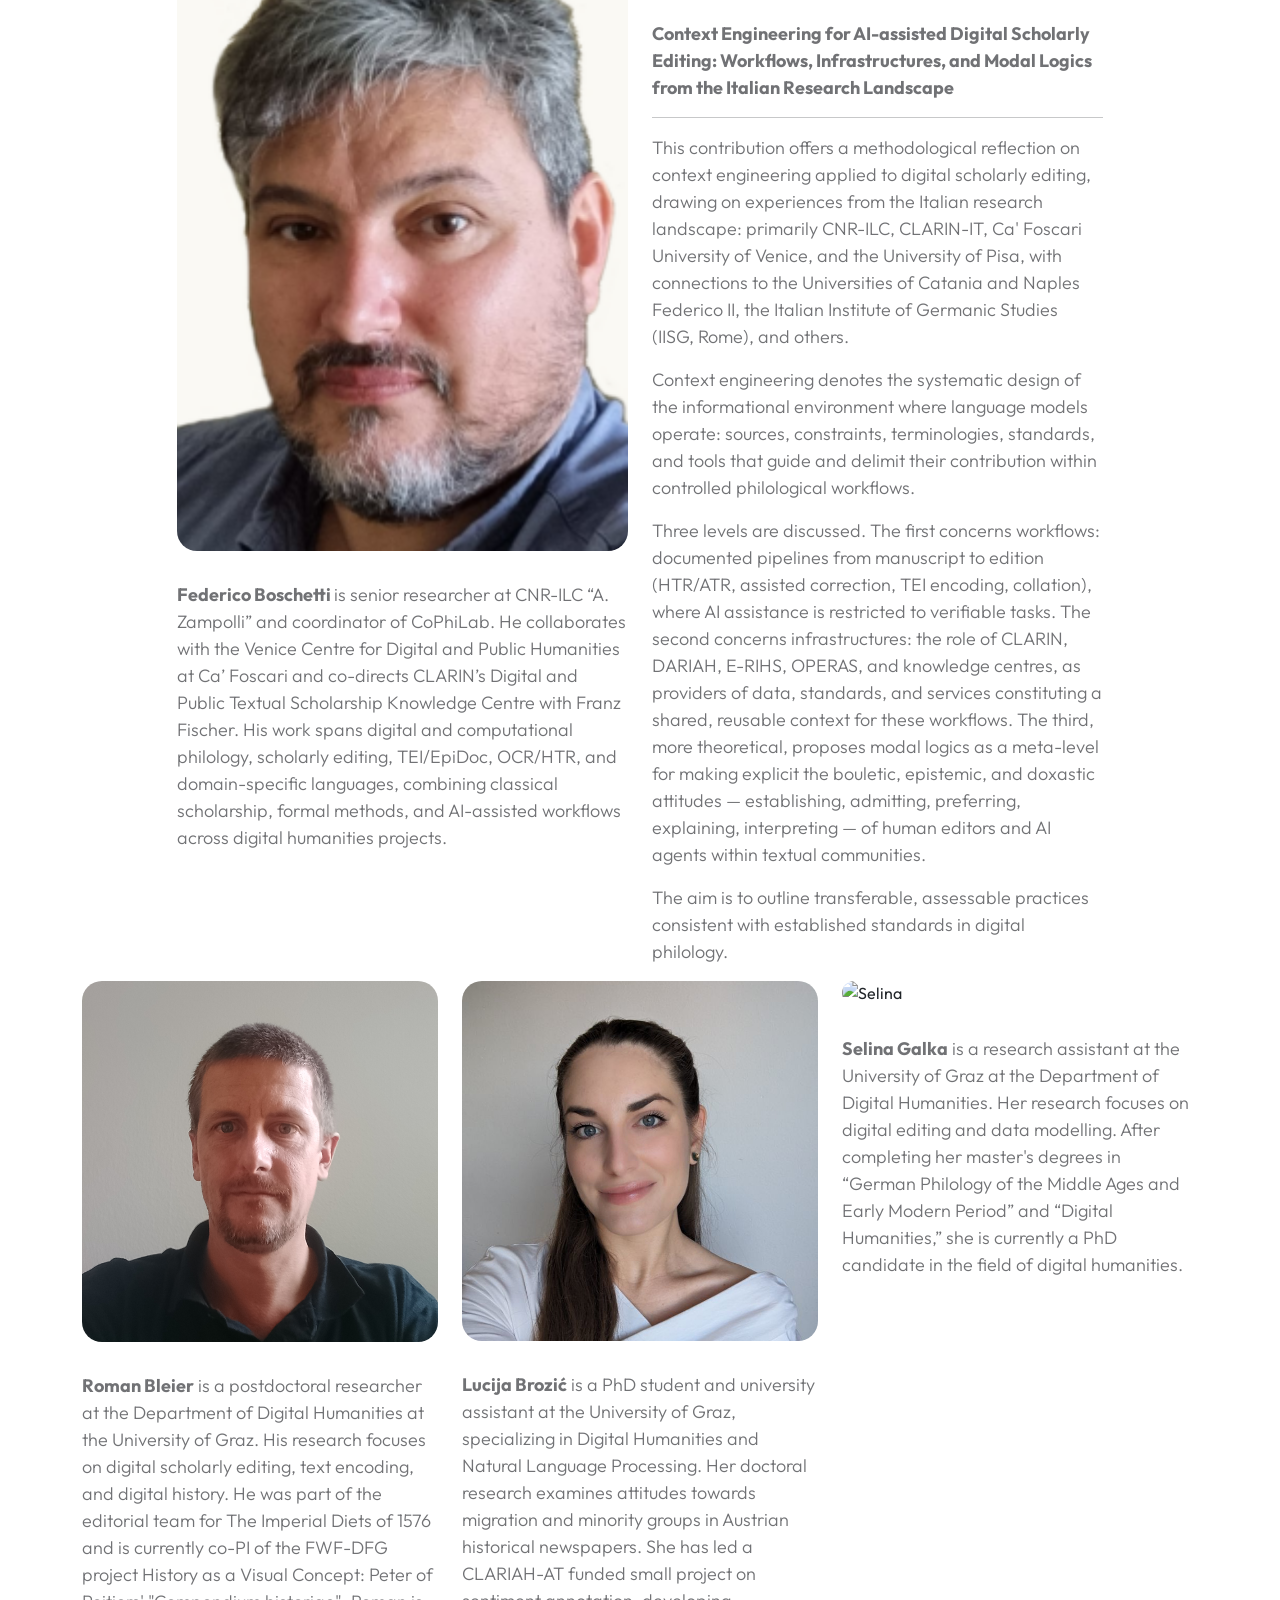
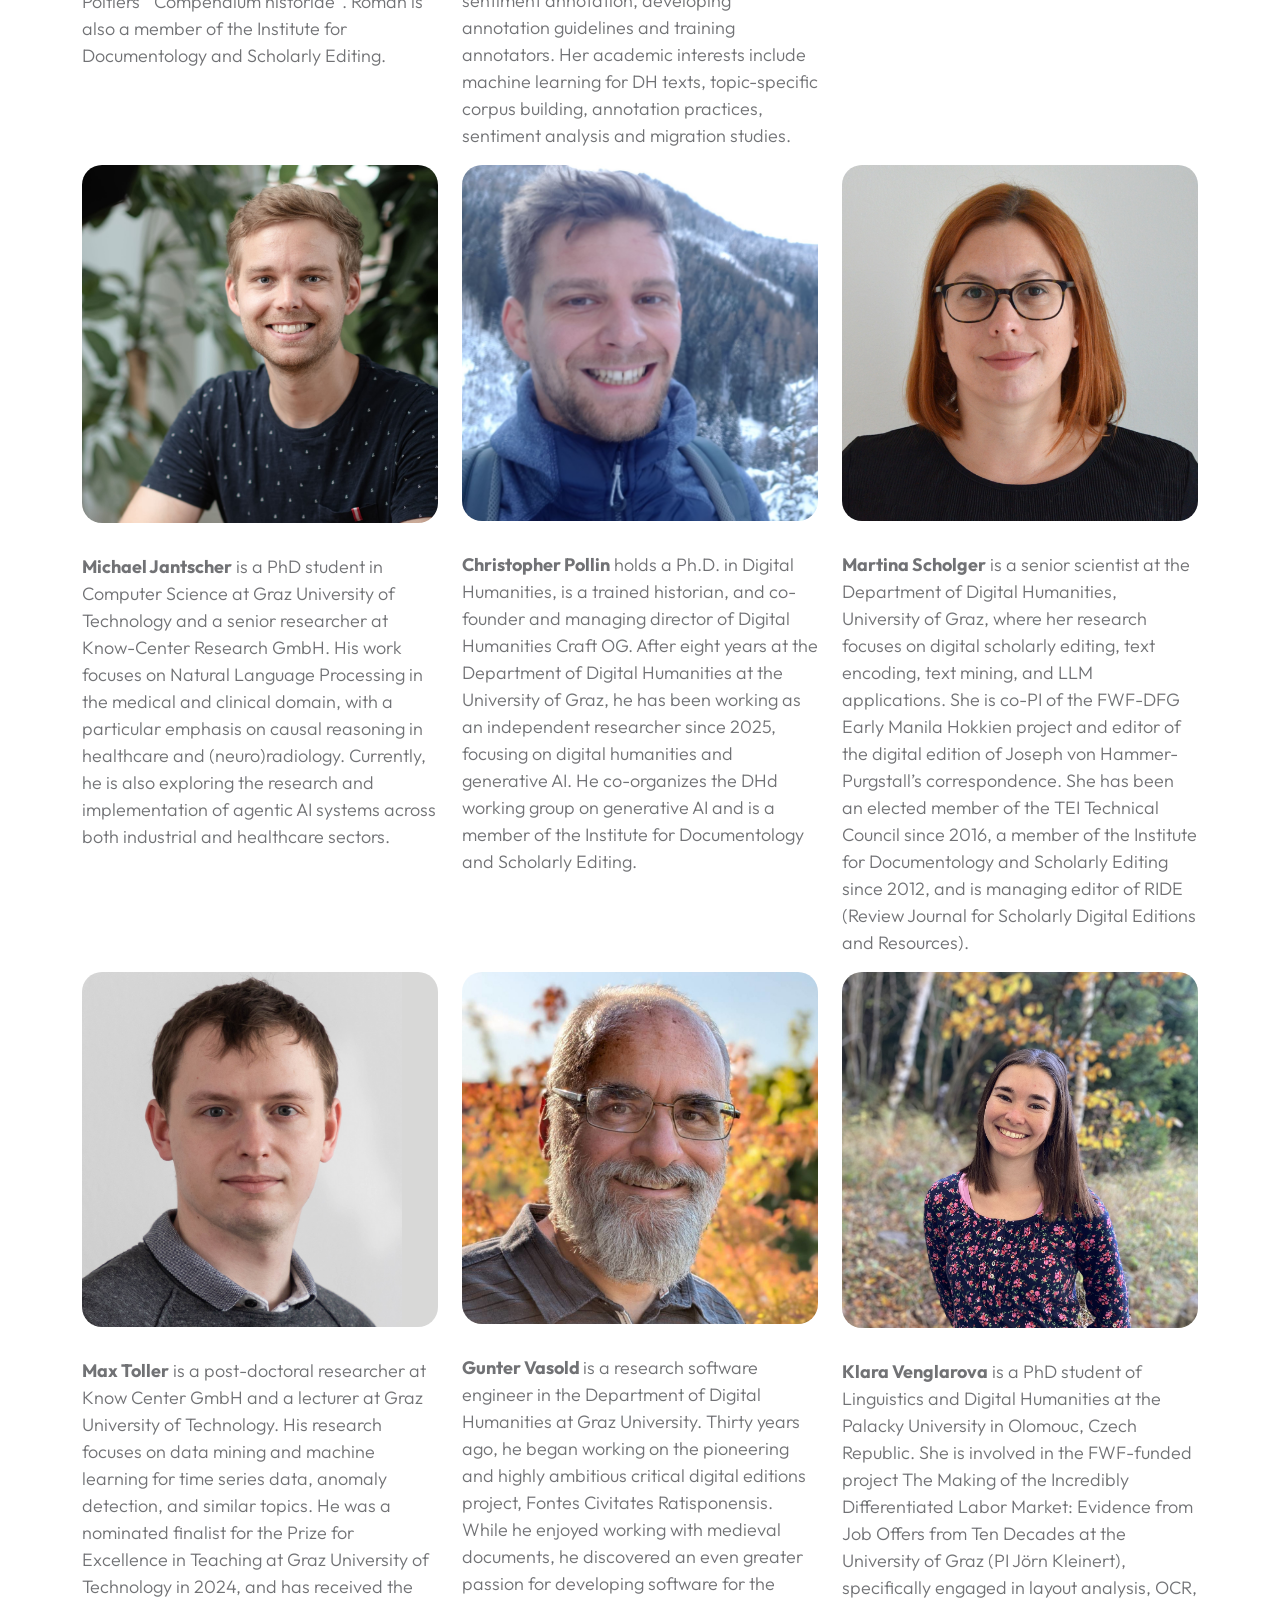
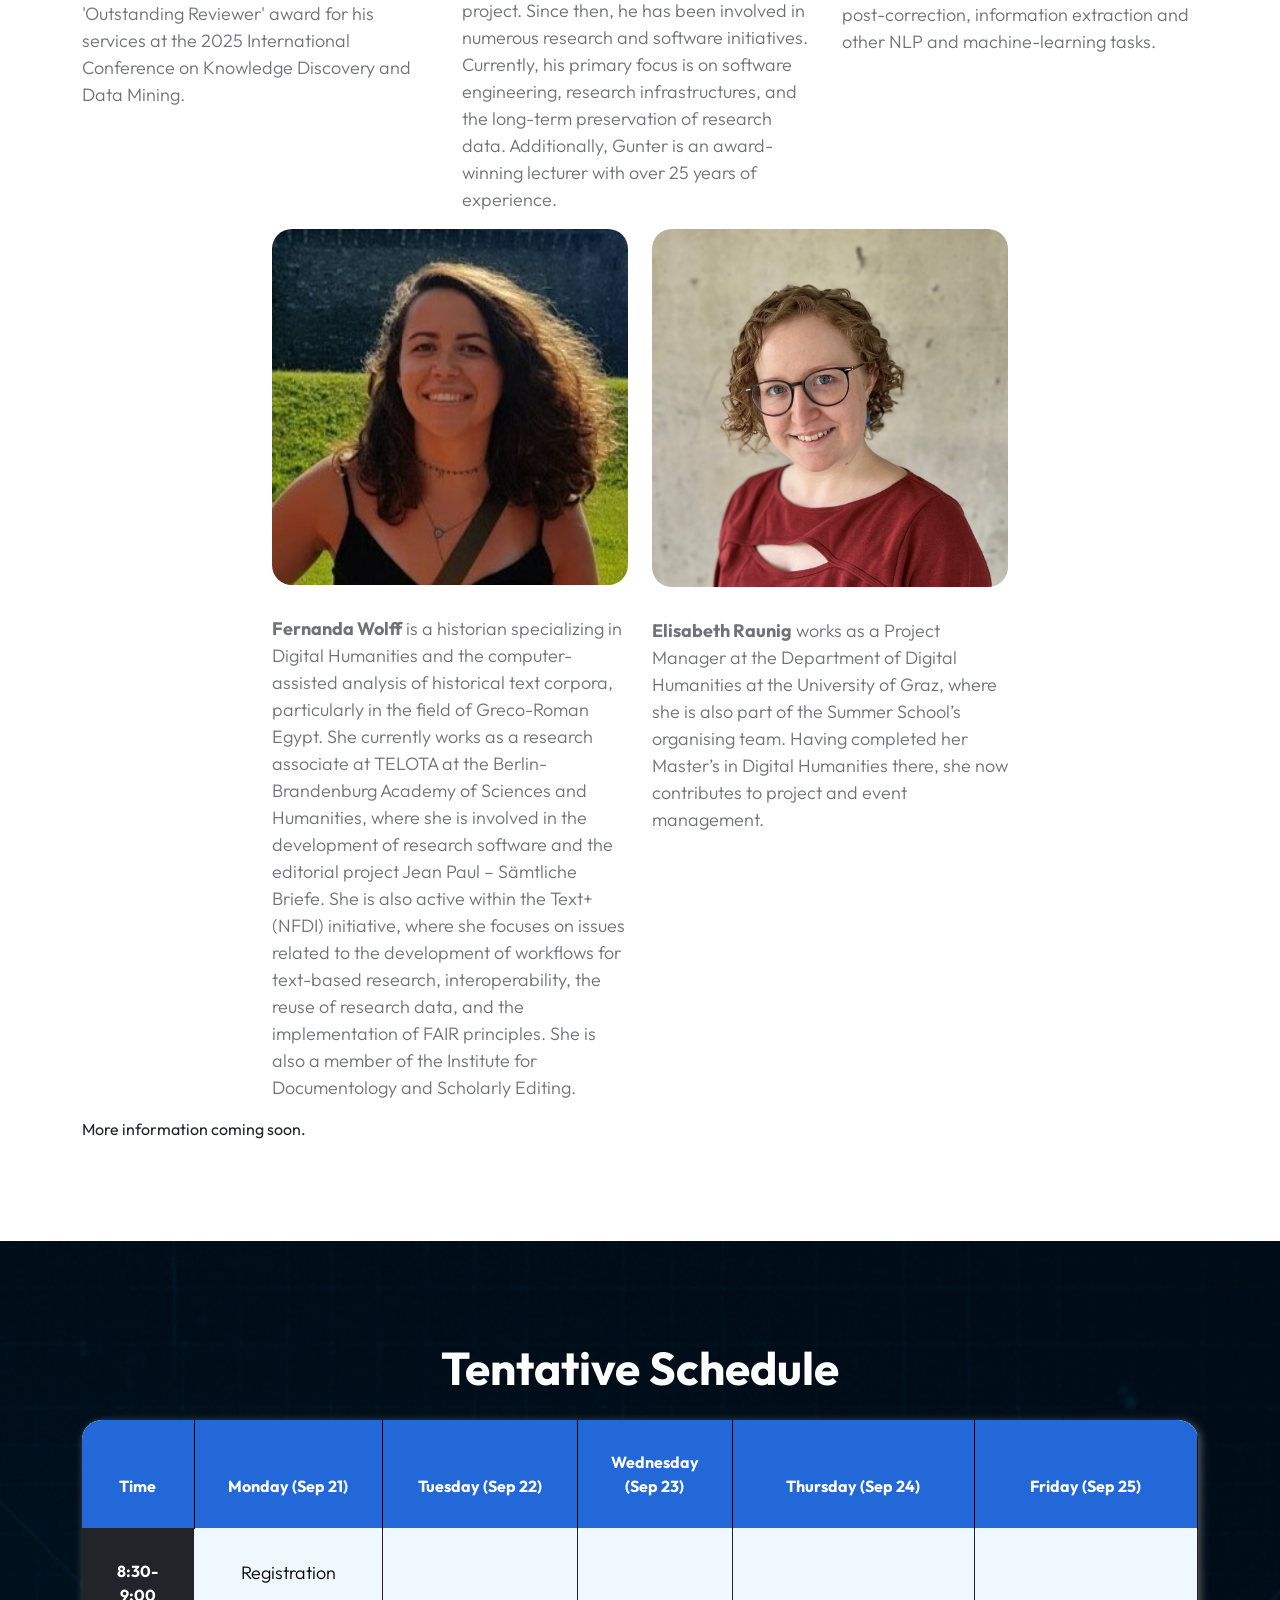
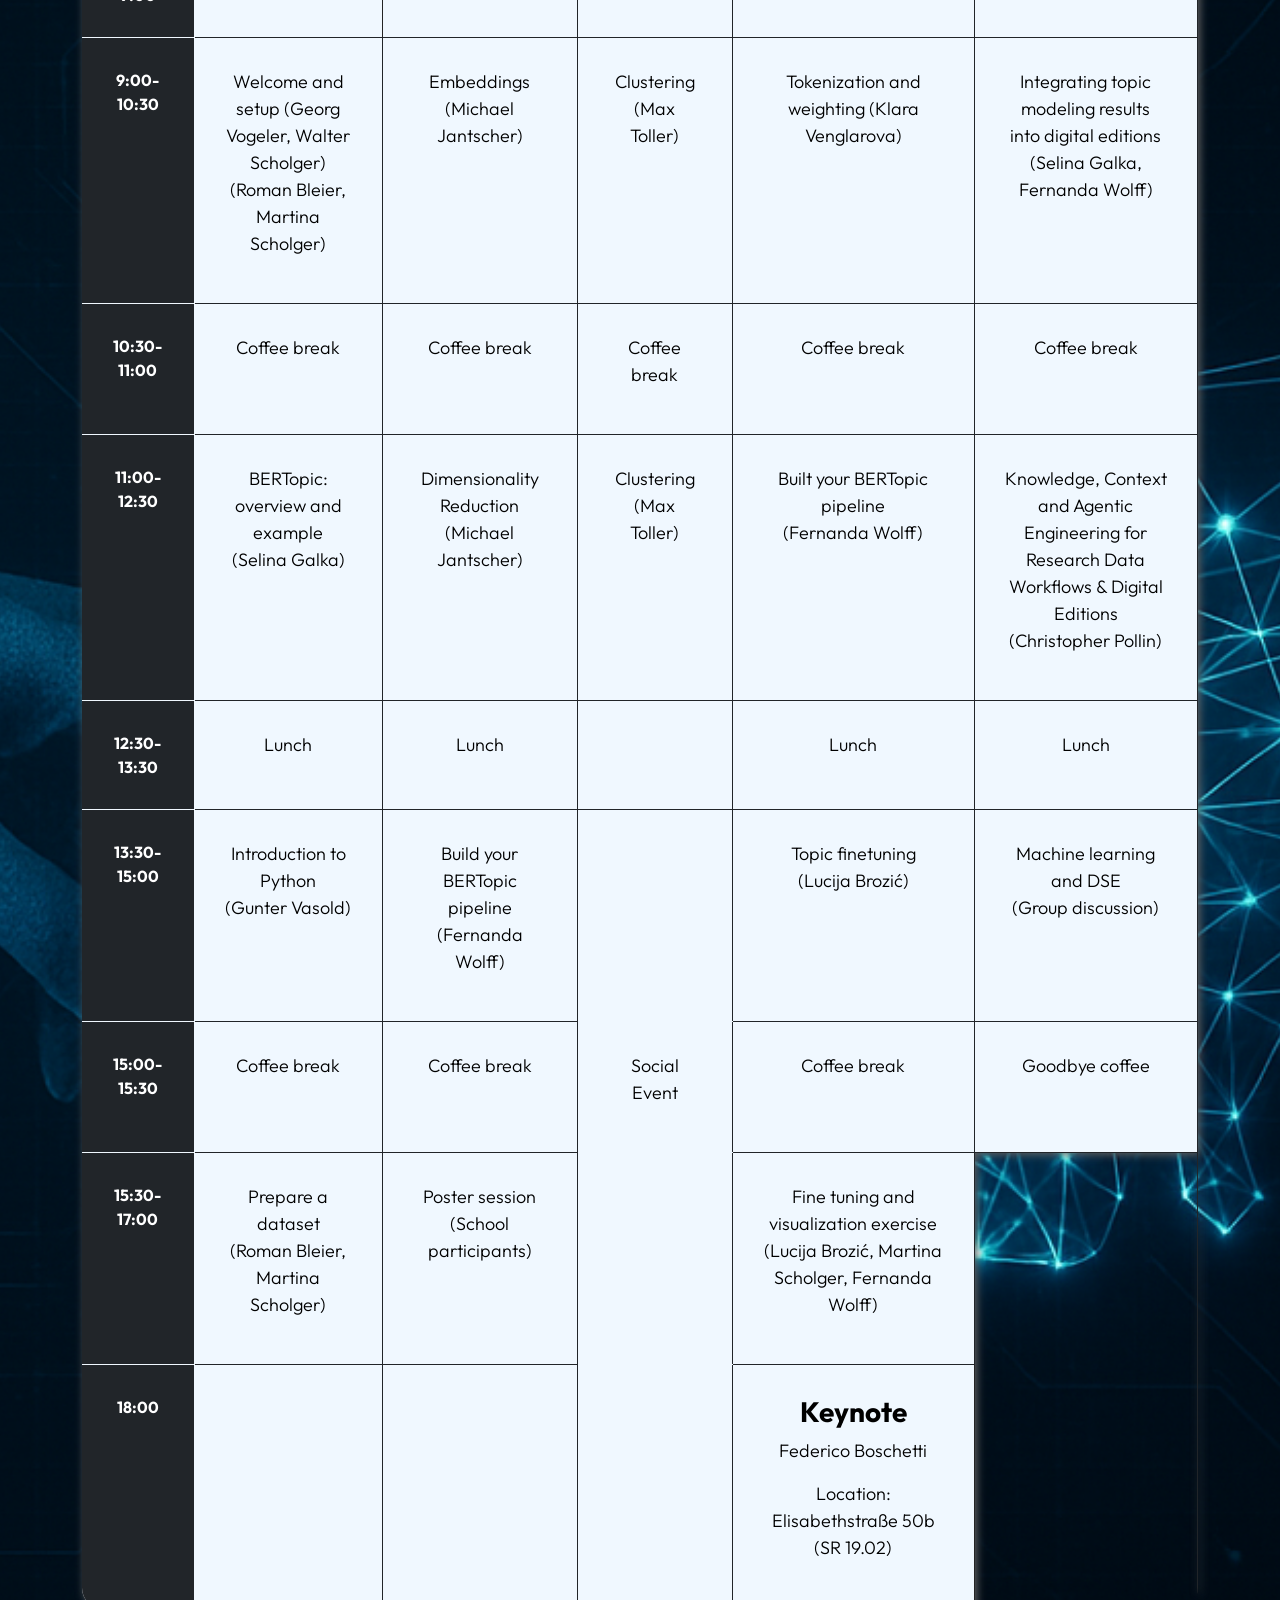
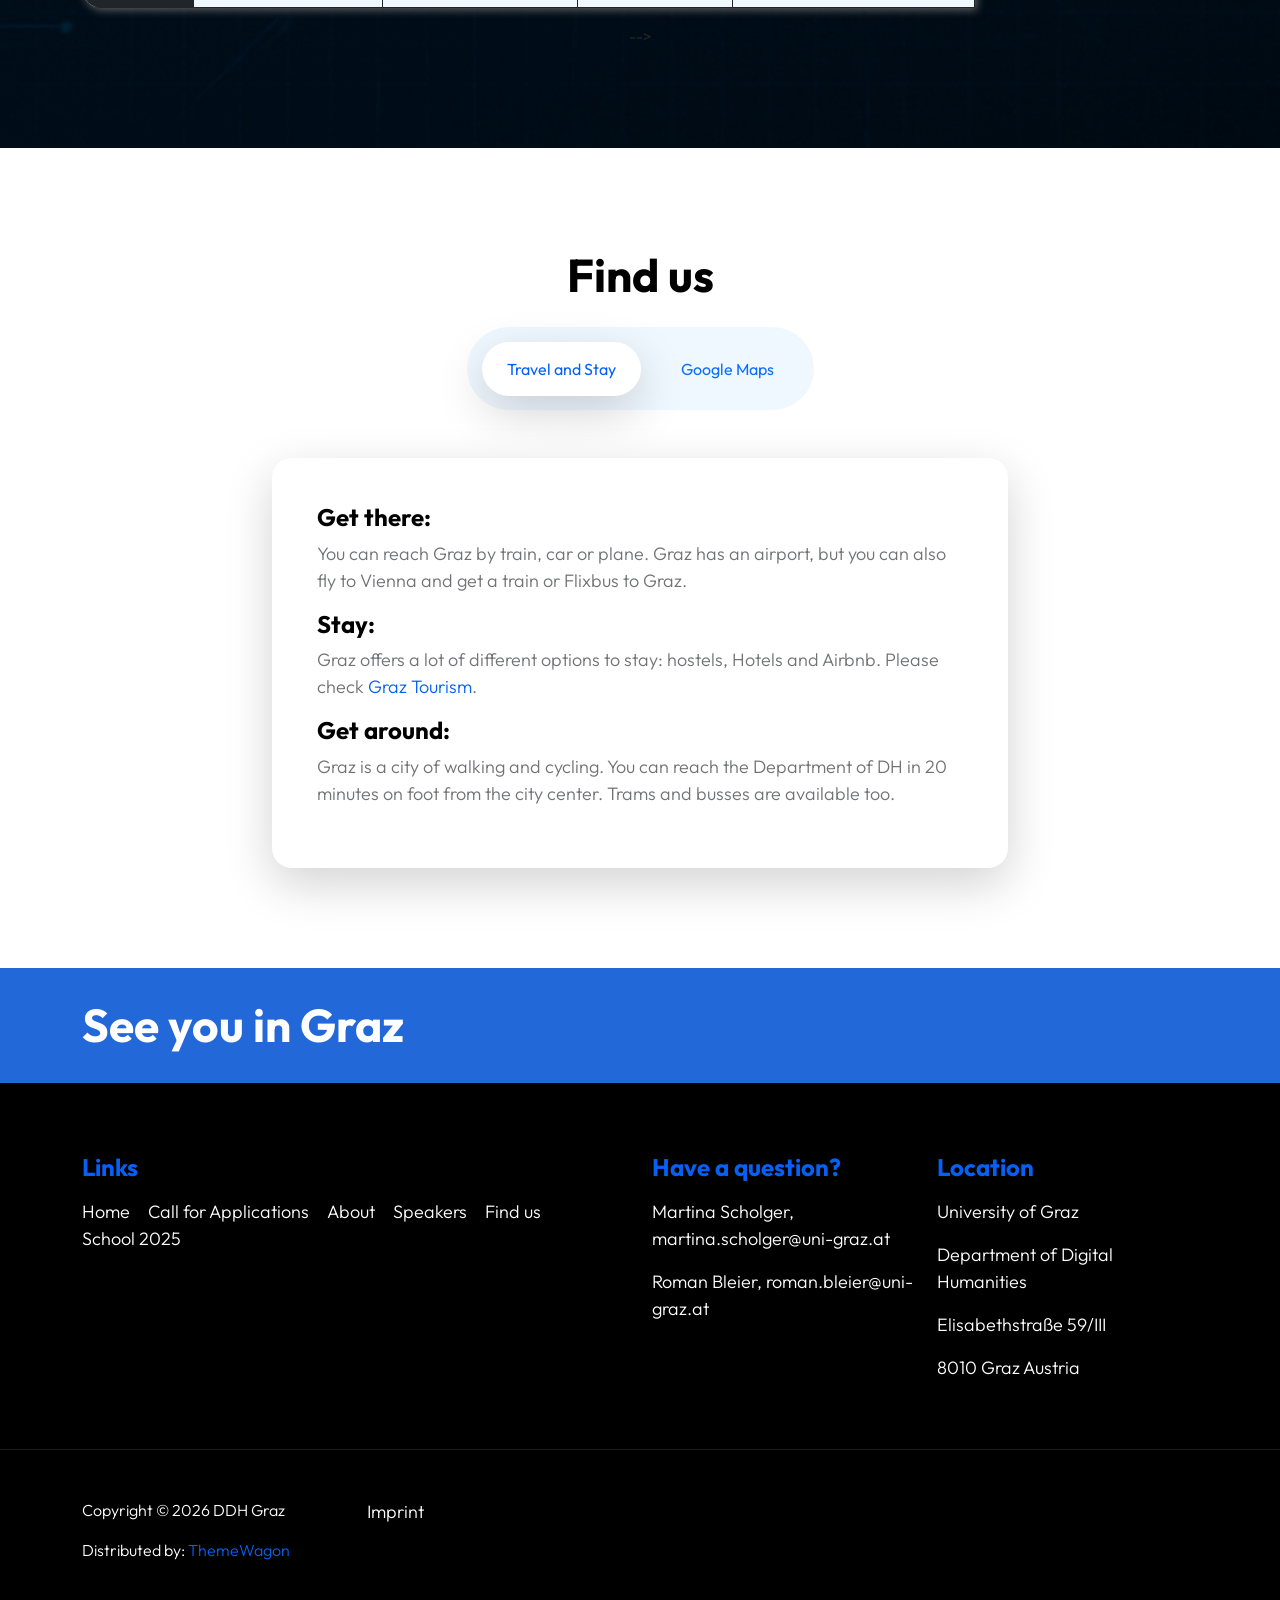
==== commit 45c01b35: "Update index.html" ====
--- a/docs/index.html
+++ b/docs/index.html
@@ -770,7 +770,7 @@
                                                 <p>Tokenization and weighting (Klara Venglarova) </p>
                                             </td>
                                             <td>
-                                               <p>Experiments (Roman Bleier, Martina Scholger) </p>
+                                                <p>Integrating topic modeling results into digital editions <br/>(Selina Galka, Fernanda Wolff) </p>
                                             </td>
                                         </tr>
                                         
@@ -888,7 +888,7 @@
                                                 <p style="color: #f0f8ff !important;">-</p>
                                             </td>
                                             <td>
-                                                <p>Integrating topic modeling results into digital editions <br/>(Selina Galka, Fernanda Wolff)</p>
+                                                <p>Fine tuning and visualization exercise (Lucija Brozić, Martina Scholger, Fernanda Wolff)</p>                                            
                                             </td>
                                         </tr>
                                         <tr>
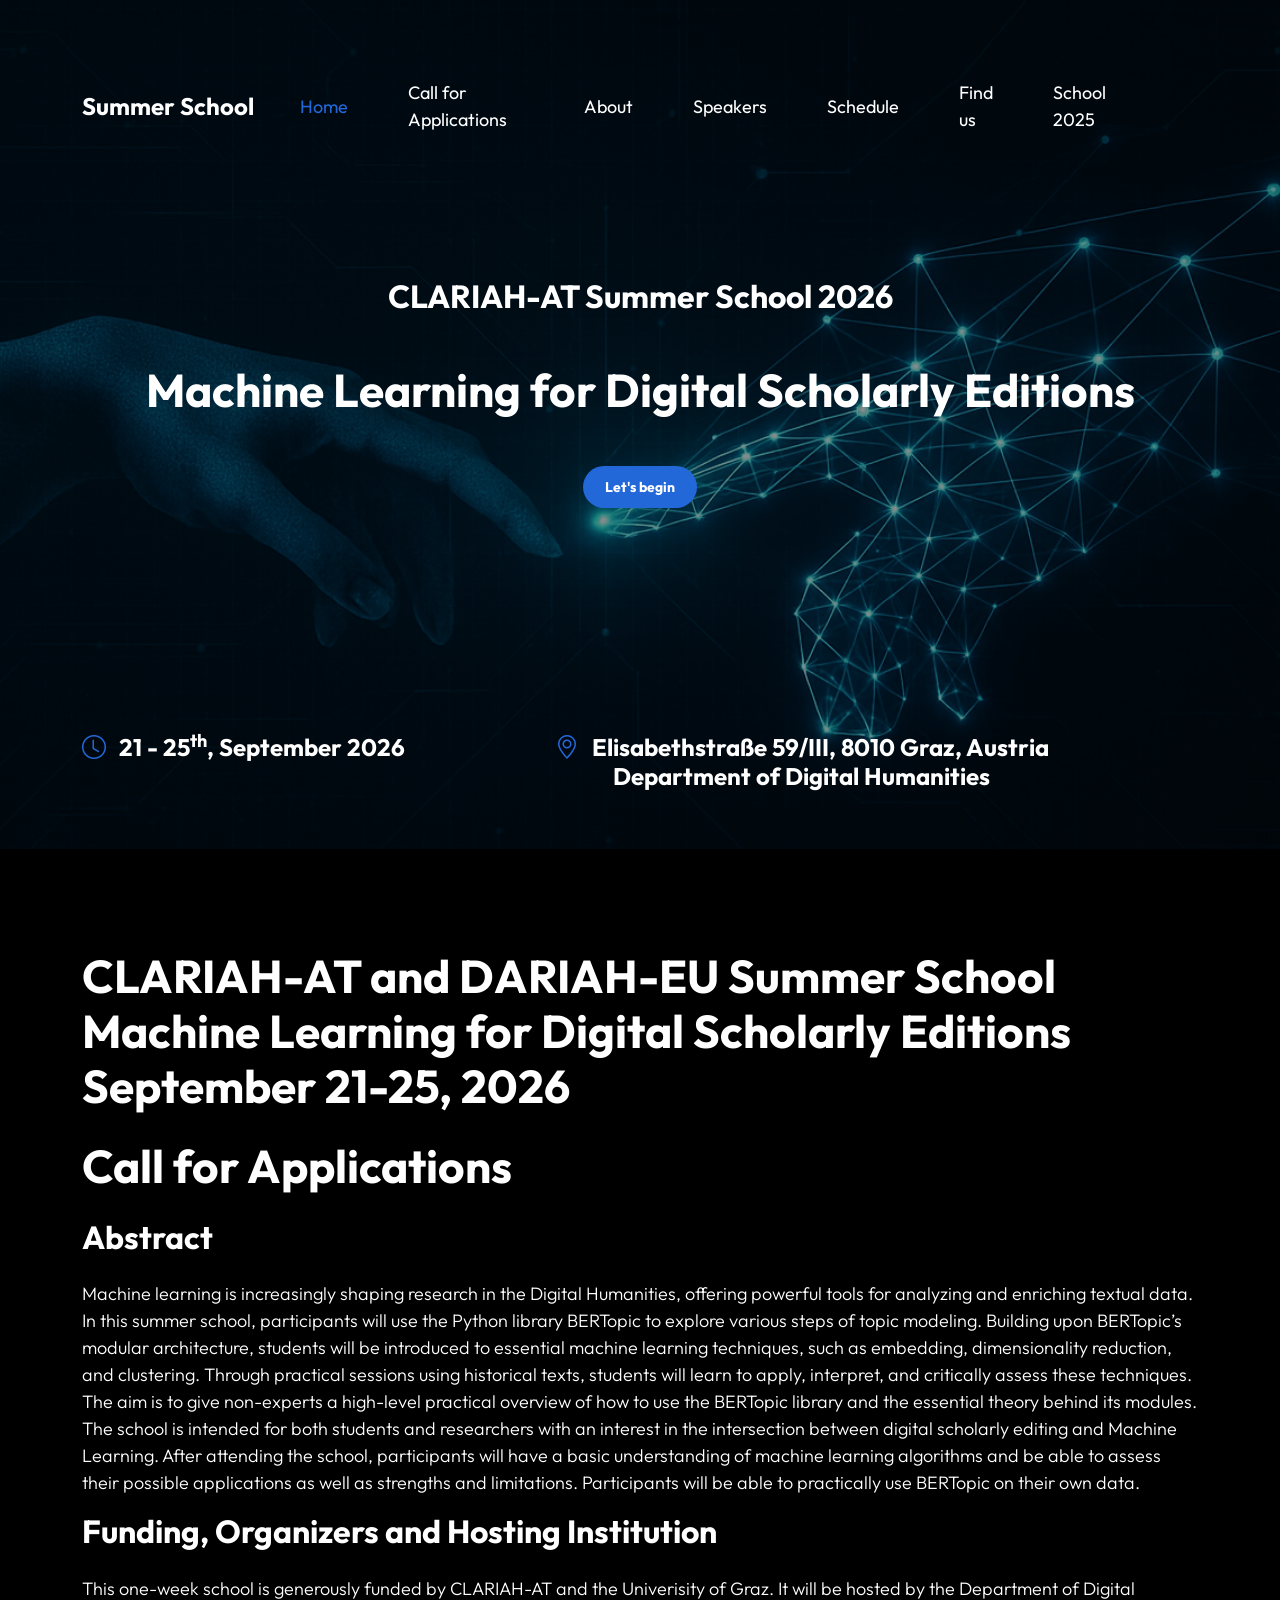
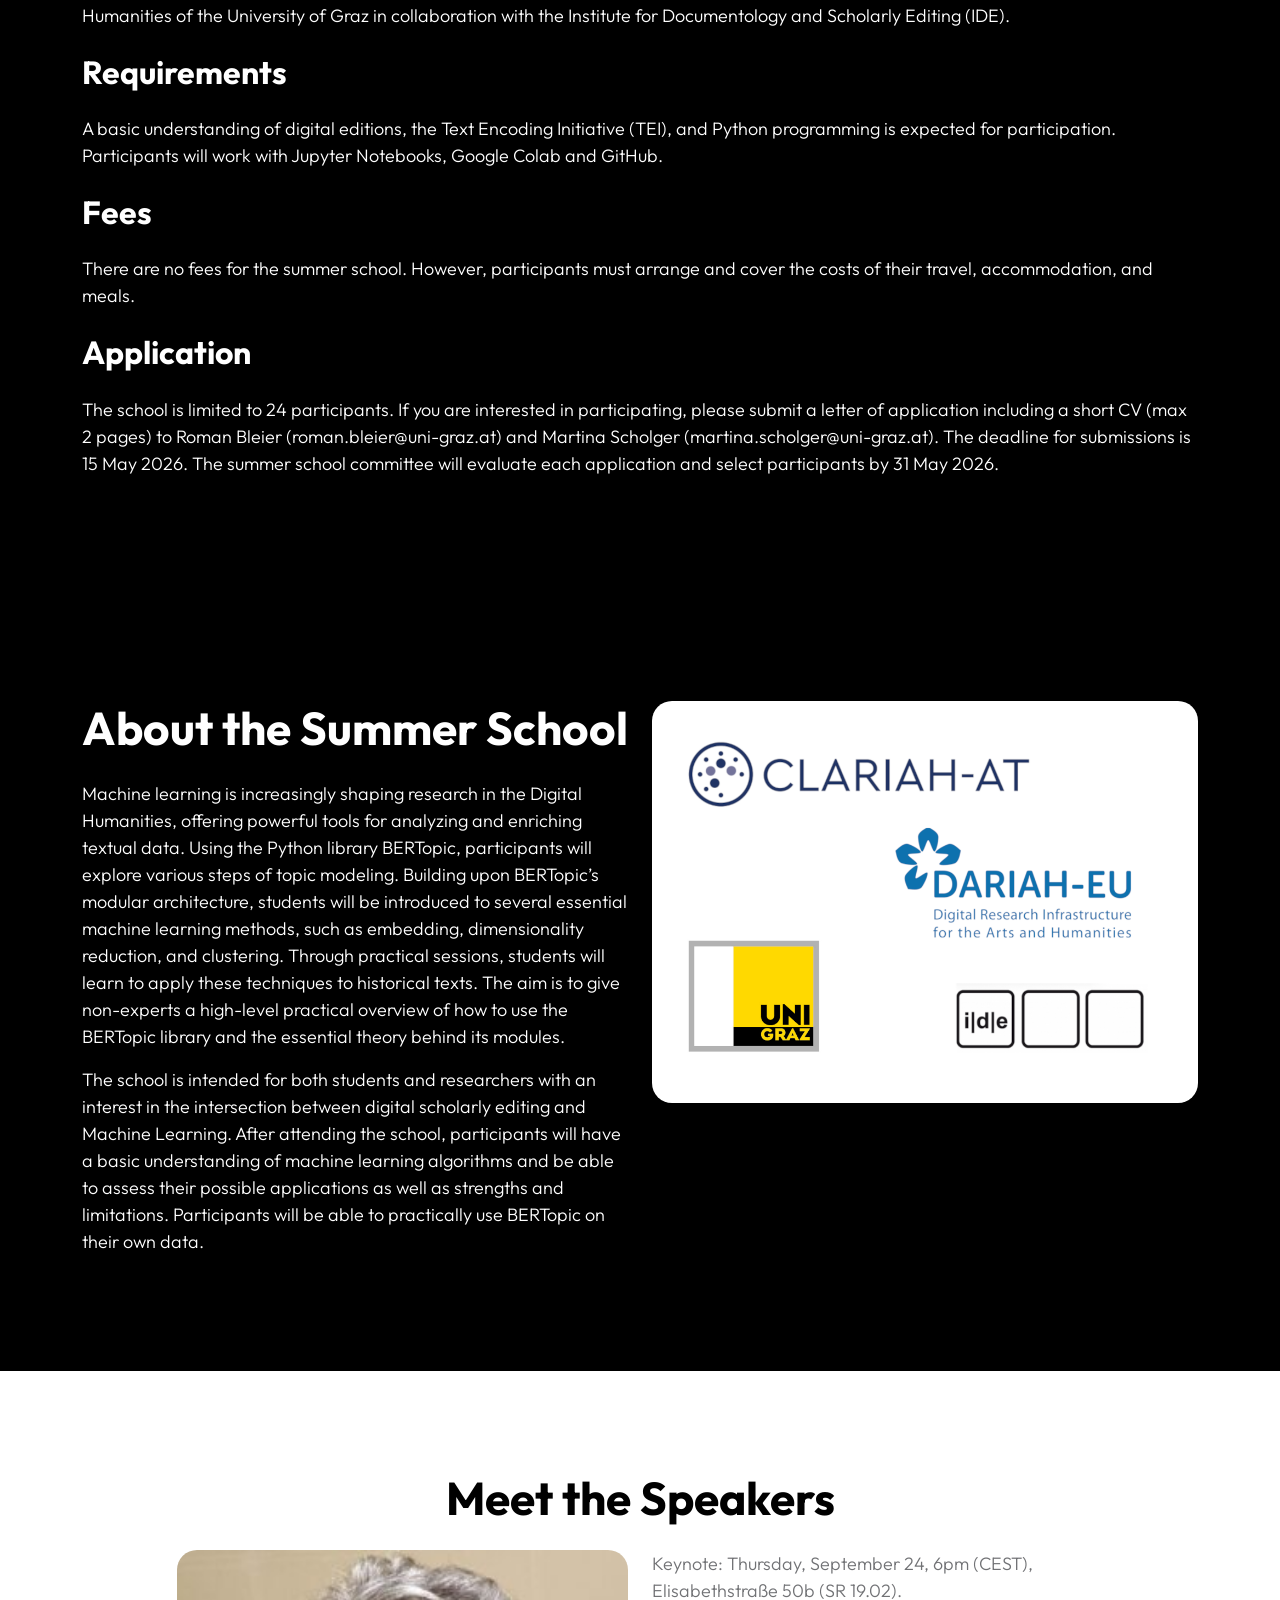
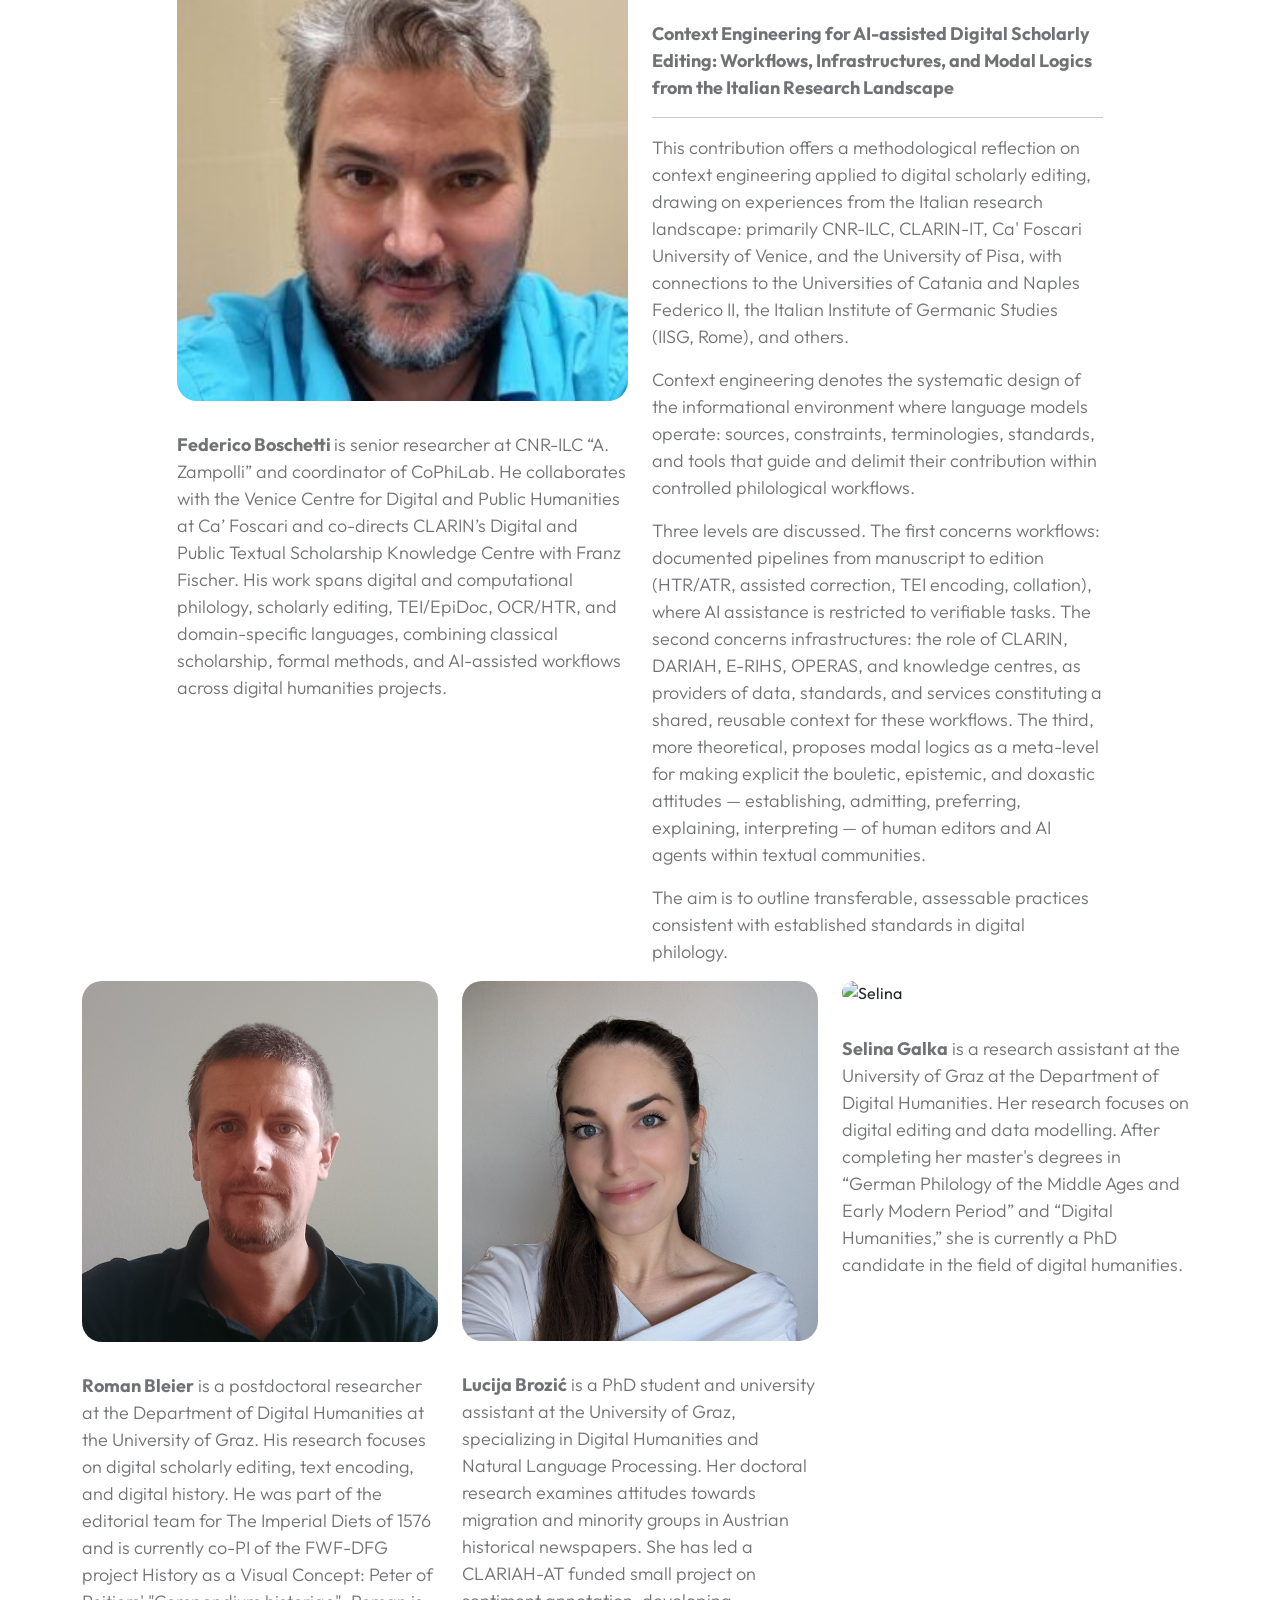
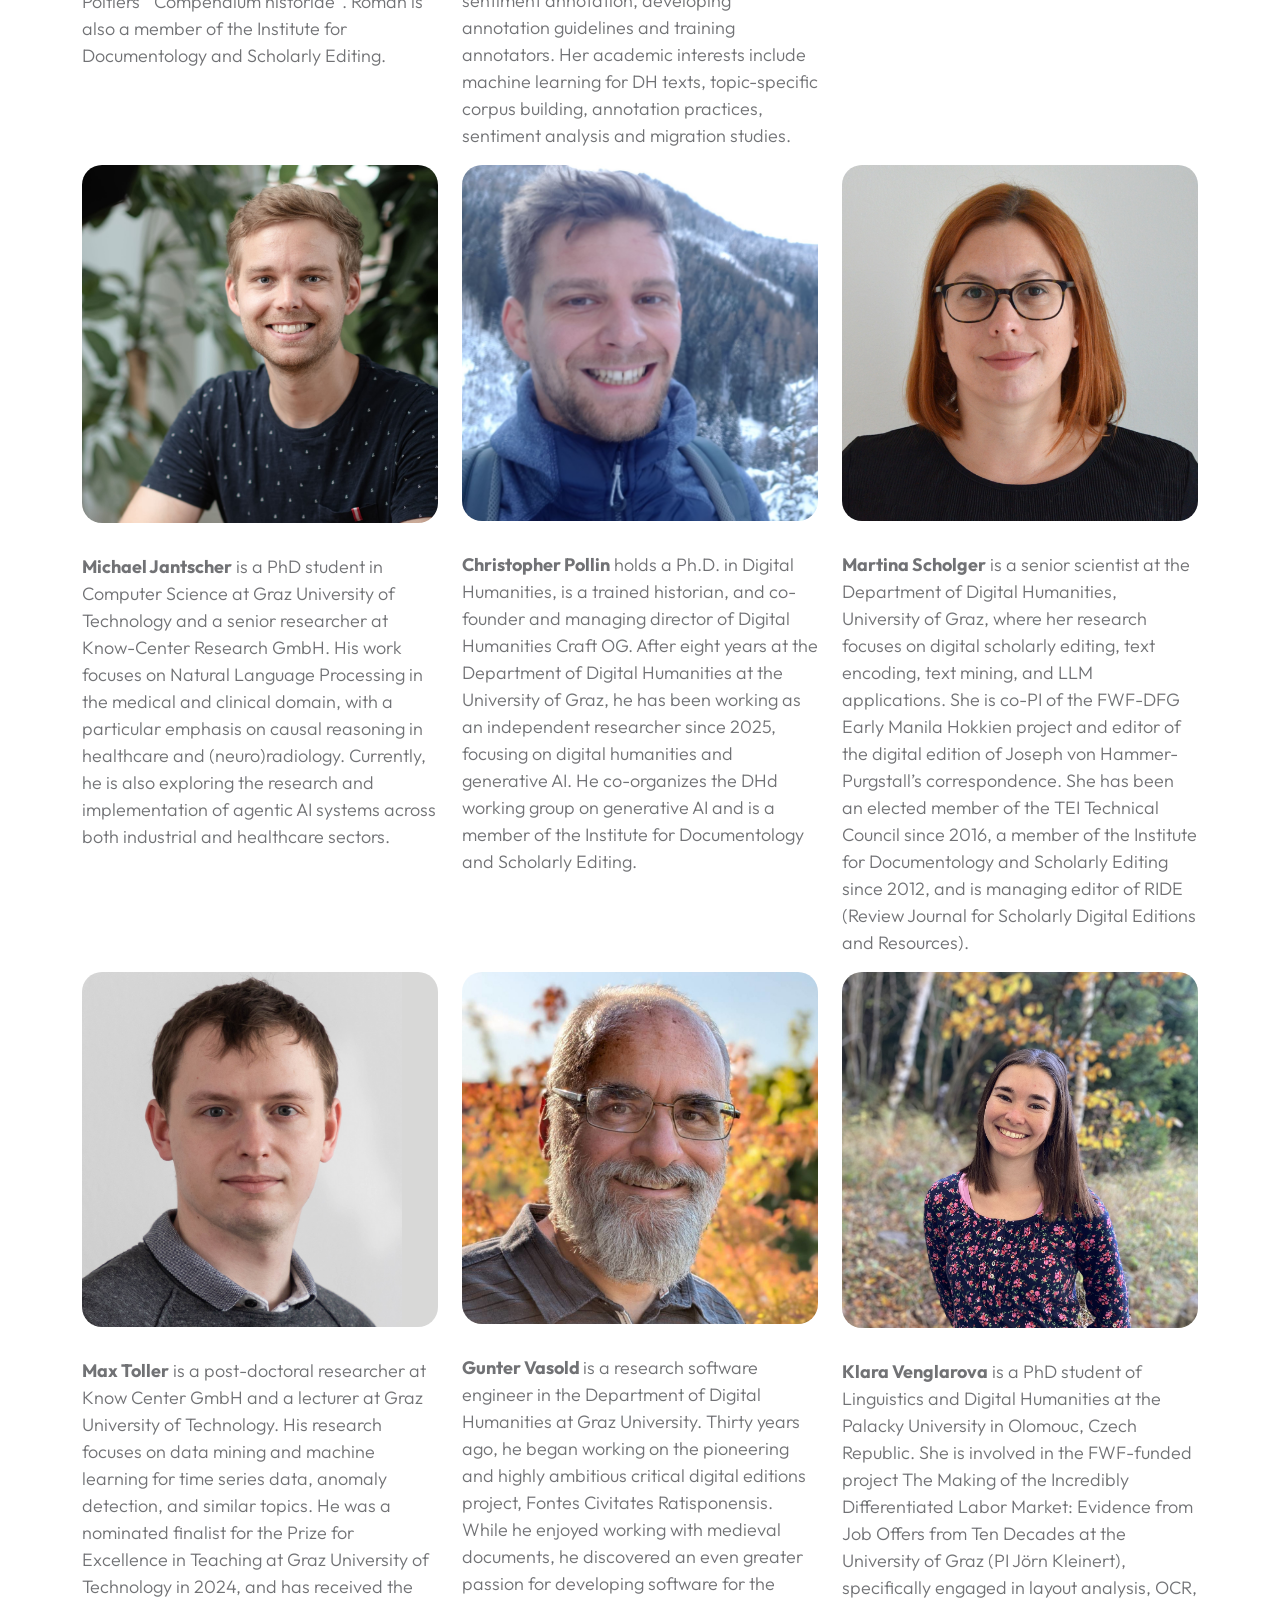
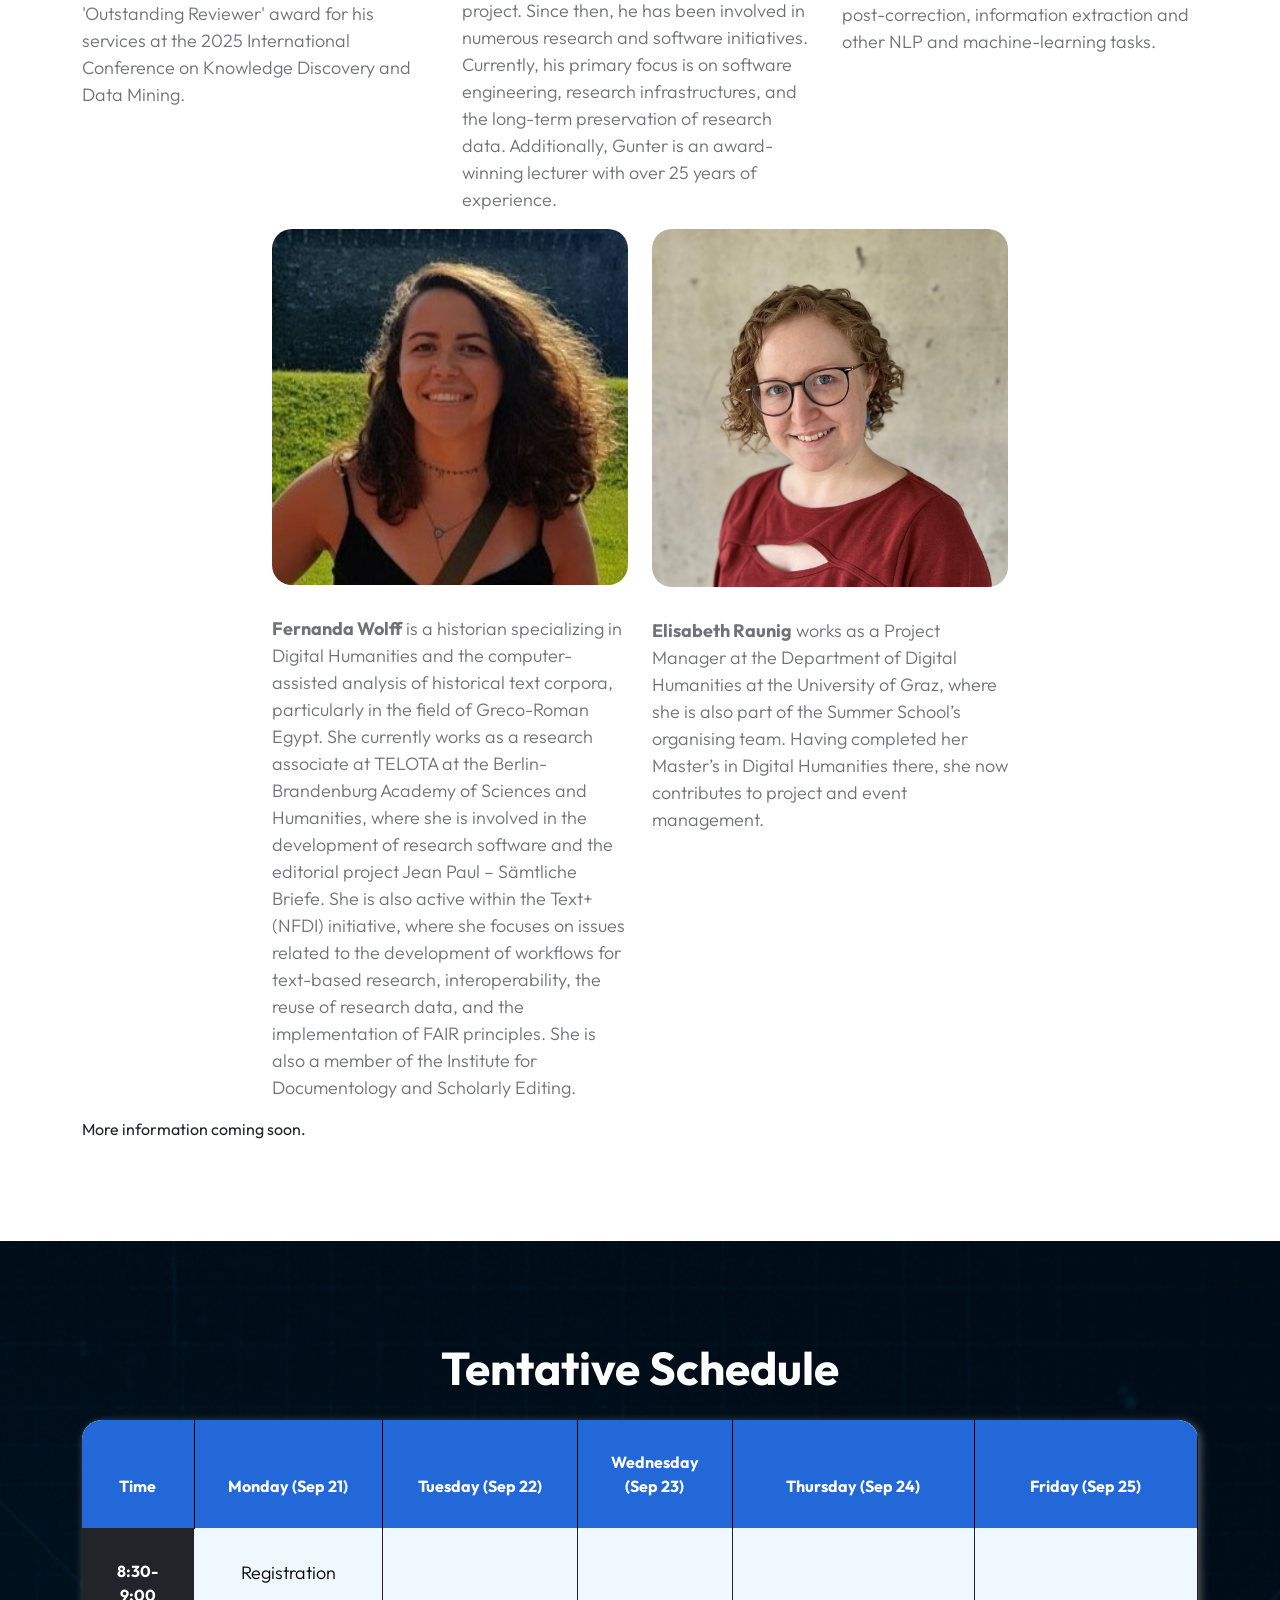
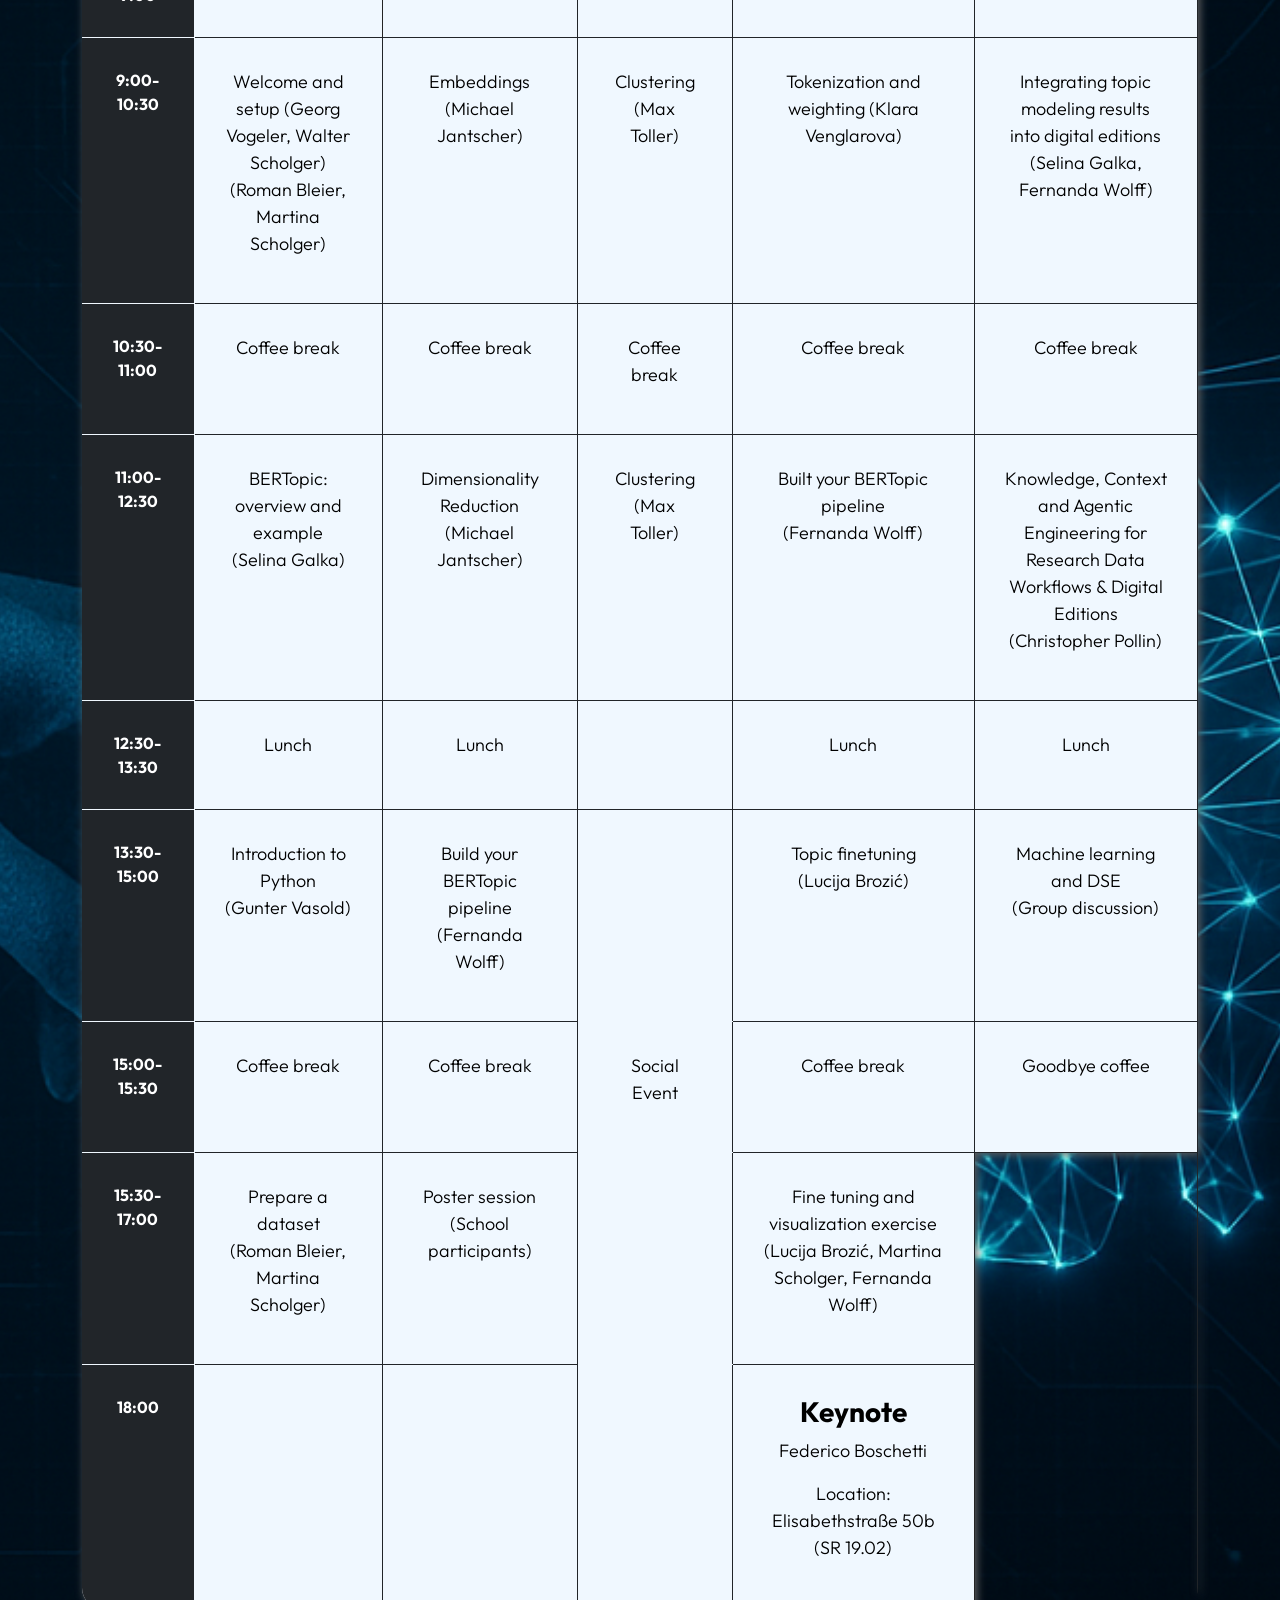
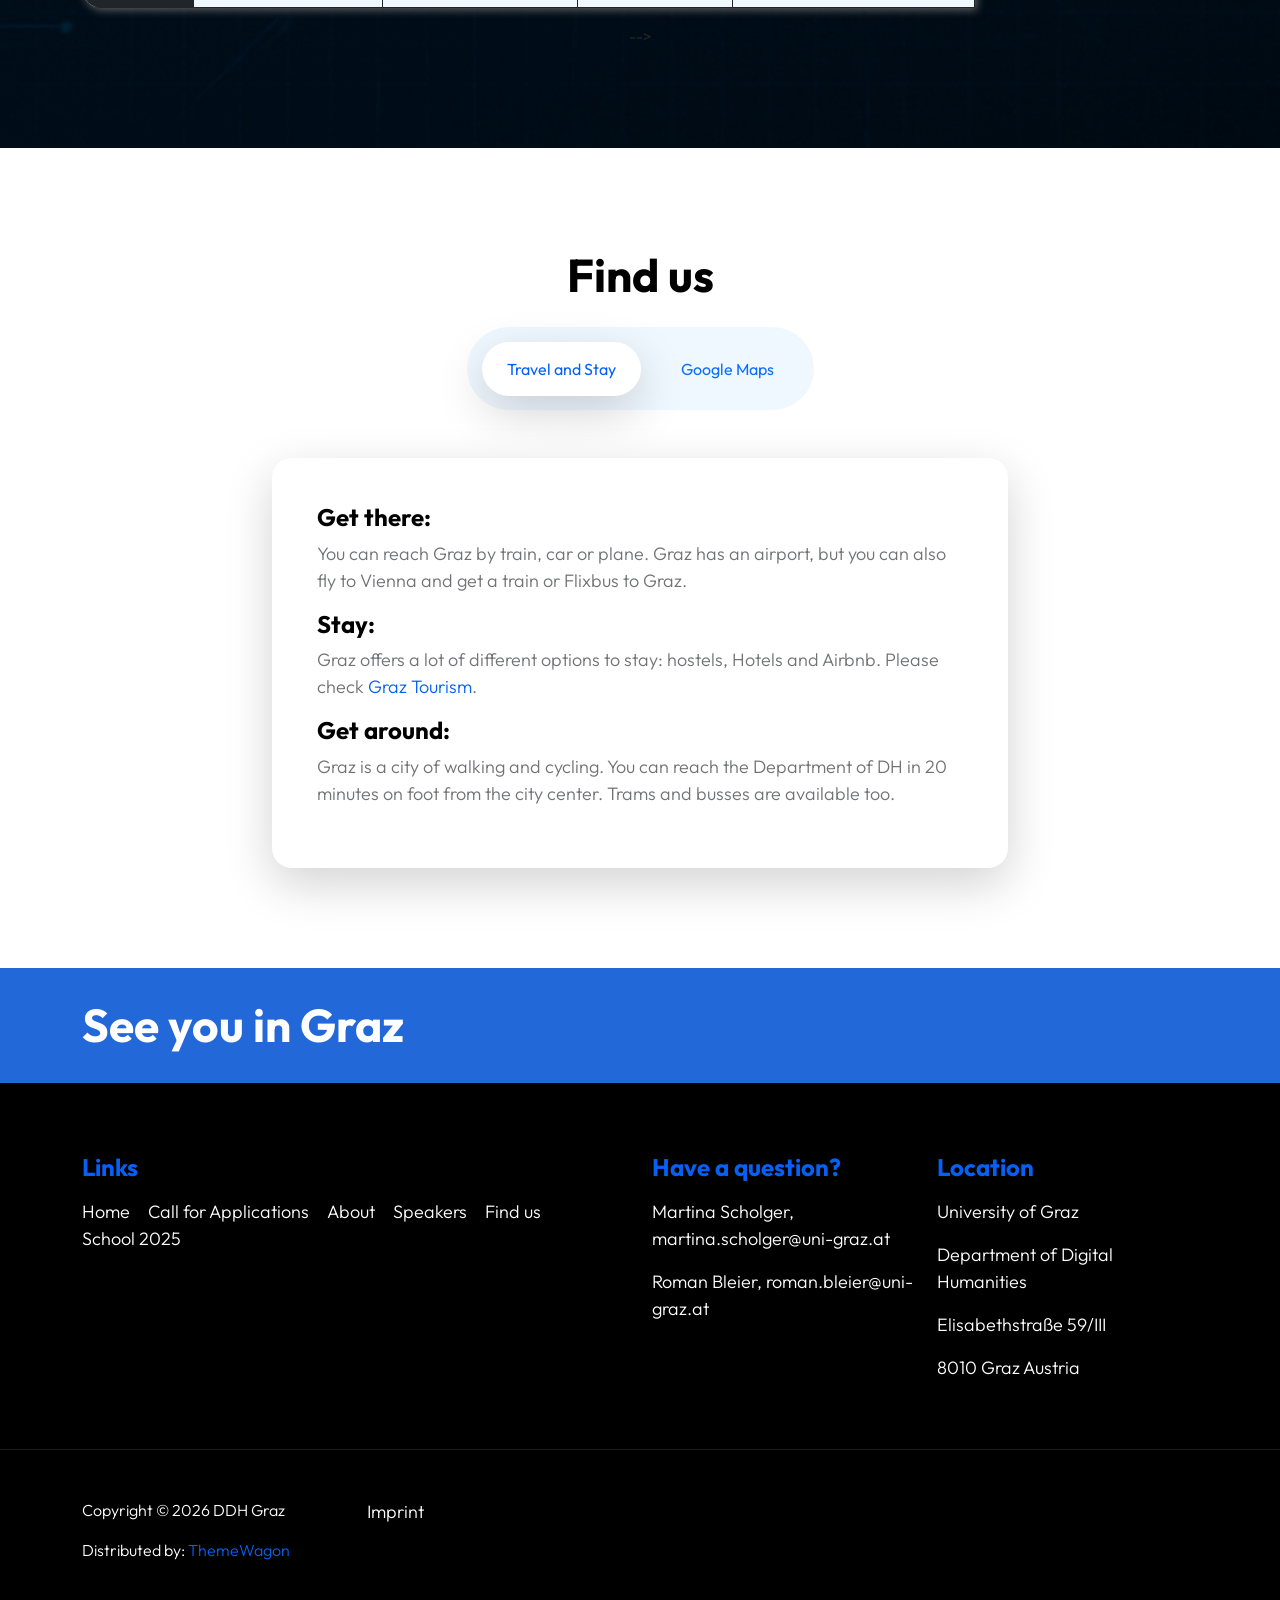
==== commit d2136656: "materials created" ====
--- a/docs/index.html
+++ b/docs/index.html
@@ -181,7 +181,7 @@
                     
                     <div class="col-lg-12 col-12 mb-4 mb-lg-0 d-flex align-items-center">
                         <div class="services-info">
-                            <h2 class="text-white mb-4">CLARIAH-AT Summer School<br />
+                            <h2 class="text-white mb-4">CLARIAH-AT and DARIAH-EU Summer School<br />
                                 Machine Learning for Digital Scholarly Editions<br />
                                 September 21-25, 2026</h2>
                             <h2 class="text-white mb-4">Call for Applications</h2>
@@ -292,7 +292,7 @@
                         
                         <div class="artists-thumb">
                             <div class="artists-image-wrap">
-                                <img src="images/artists/Boschetti-Federico-225x300.png"
+                                <img src="images/artists/boschetti.jpg"
                                     class="artists-image img-fluid" alt="Federico Boschetti">
                             </div>
                             
@@ -305,6 +305,8 @@
                         </div>
                         <div>
                             <p>
+                               
+                                
                                 
                                 <strong>Federico Boschetti </strong> is senior researcher at CNR-ILC “A. Zampolli” and coordinator of CoPhiLab. He collaborates with the Venice Centre for Digital and Public Humanities at Ca’ Foscari and co-directs CLARIN’s Digital and Public Textual Scholarship Knowledge Centre with Franz Fischer. His work spans digital and computational philology, scholarly editing, TEI/EpiDoc, OCR/HTR, and domain-specific languages, combining classical scholarship, formal methods, and AI-assisted workflows across digital humanities projects.
                                 
@@ -313,8 +315,8 @@
                     </div>
                     <div class="col-lg-5 col-12">
                         <div>
-                            <p>Keynote: Thursday, September 34, 6pm (CEST), venue TBA.</p>
-                            <!-- <p><a href="https://unimeet.uni-graz.at/b/sch-pwq-3w3-ioy">Online link (Unimeet)</a></p> -->
+                            <p>Keynote: Thursday, September 24, 6pm (CEST), Elisabethstraße 50b (SR 19.02).</p>
+                            <!-- <p><a href="https://uni-graz.zoom.us/j/63946536137?pwd=IH9f3Gx9wVFLM0BOD7RxhB5Ze5N4tB.1">Online link (Zoom)</a></p> -->
                             <p><strong>Context Engineering for AI-assisted Digital Scholarly Editing: Workflows, Infrastructures, and Modal Logics from the Italian Research Landscape</strong></p>
                             <hr>
                             <p> 
@@ -335,51 +337,6 @@
                 </div>    
                 
                 
-               <!-- <div class="row justify-content-center" style="margin-top:100px">
-
-                    
-             
-                    <div class="col-lg-5 col-12">
-                       
-                        <div class="artists-thumb">
-                            <div class="artists-image-wrap">
-                                <img src="images/artists/uhk_2025.png"
-                                    class="artists-image img-fluid" alt="Ulrike Henny-Krahmer">
-                            </div>
-
-                            <div class="artists-hover">
-                                <p>
-                                    Ulrike Henny-Krahmer 
-                                </p>
-                                
-                            </div>
-                        </div>
-                      <div>
-                          <p>
-                              
-                             <strong>Ulrike Henny-Krahmer</strong> is Junior Professor for Digital Humanities at the University of Rostock. Her research focuses on digital scholarly editing, computational text analysis, and questions on the sustainability and evaluation of digital scholarly outputs. Since 2012, she is a member of the Institute for Documentology and Scholarly Editing
-                              (IDE) and since 2019, she has been one of the managing editors of the journal RIDE - A Review Journal for Digital Editions and Resources. 
-                              Since 2025, she is a member of the Technical Council of the Text Encoding Initiative (TEI).
-                              
-                          </p>
-                      </div>
-                       </div>
-                    <div class="col-lg-5 col-12">
-                        <div>
-                            <p>Keynote 2: Friday, September 12, 1:30pm (CEST) (online)</p>
-                            <p><a href="https://unimeet.uni-graz.at/b/sch-pwq-3w3-ioy">Online link (Unimeet)</a></p>
-                            <p><strong>Machine learning and scholarly editing - a contradiction or an exciting partnership?</strong></p>
-                          <hr>
-                            <p>Traditionally, scholarly editions aim to produce a reliable text based on historical documents that can be used as a basis for further research in the respective subject area(s). Depending on the type of source, this methodologically requires a precise text comparison and a detailed examination of the nature of the underlying documents and their textual contents. How does this fit in with machine learning methods that recognise patterns based on large amounts of data so that we can obtain models with which we can make probability-based predictions for further data? Are these approaches even compatible with each other and how can we resolve the methodological contradictions or seek connections between the methods?
-                                The lecture will discuss these questions using the concrete example of letters from the edition of the works of the German writer Uwe Johnson (1934–1984), for which topic models were created. It will also be about how far humanities scholars, digital humanists, and computer scientists can delve into the other domain in order to understand the respective methods. This understanding not only provides exciting opportunities, it is also a prerequisite for the successful application of machine learning methods in the humanities.
-                            </p>
-                           
-                        </div>
-                       
-                    
-                </div>
-            </div>
-               --> 
                 
                 <div class="row justify-content-center">
                     <!--<div class="col-12 text-center">
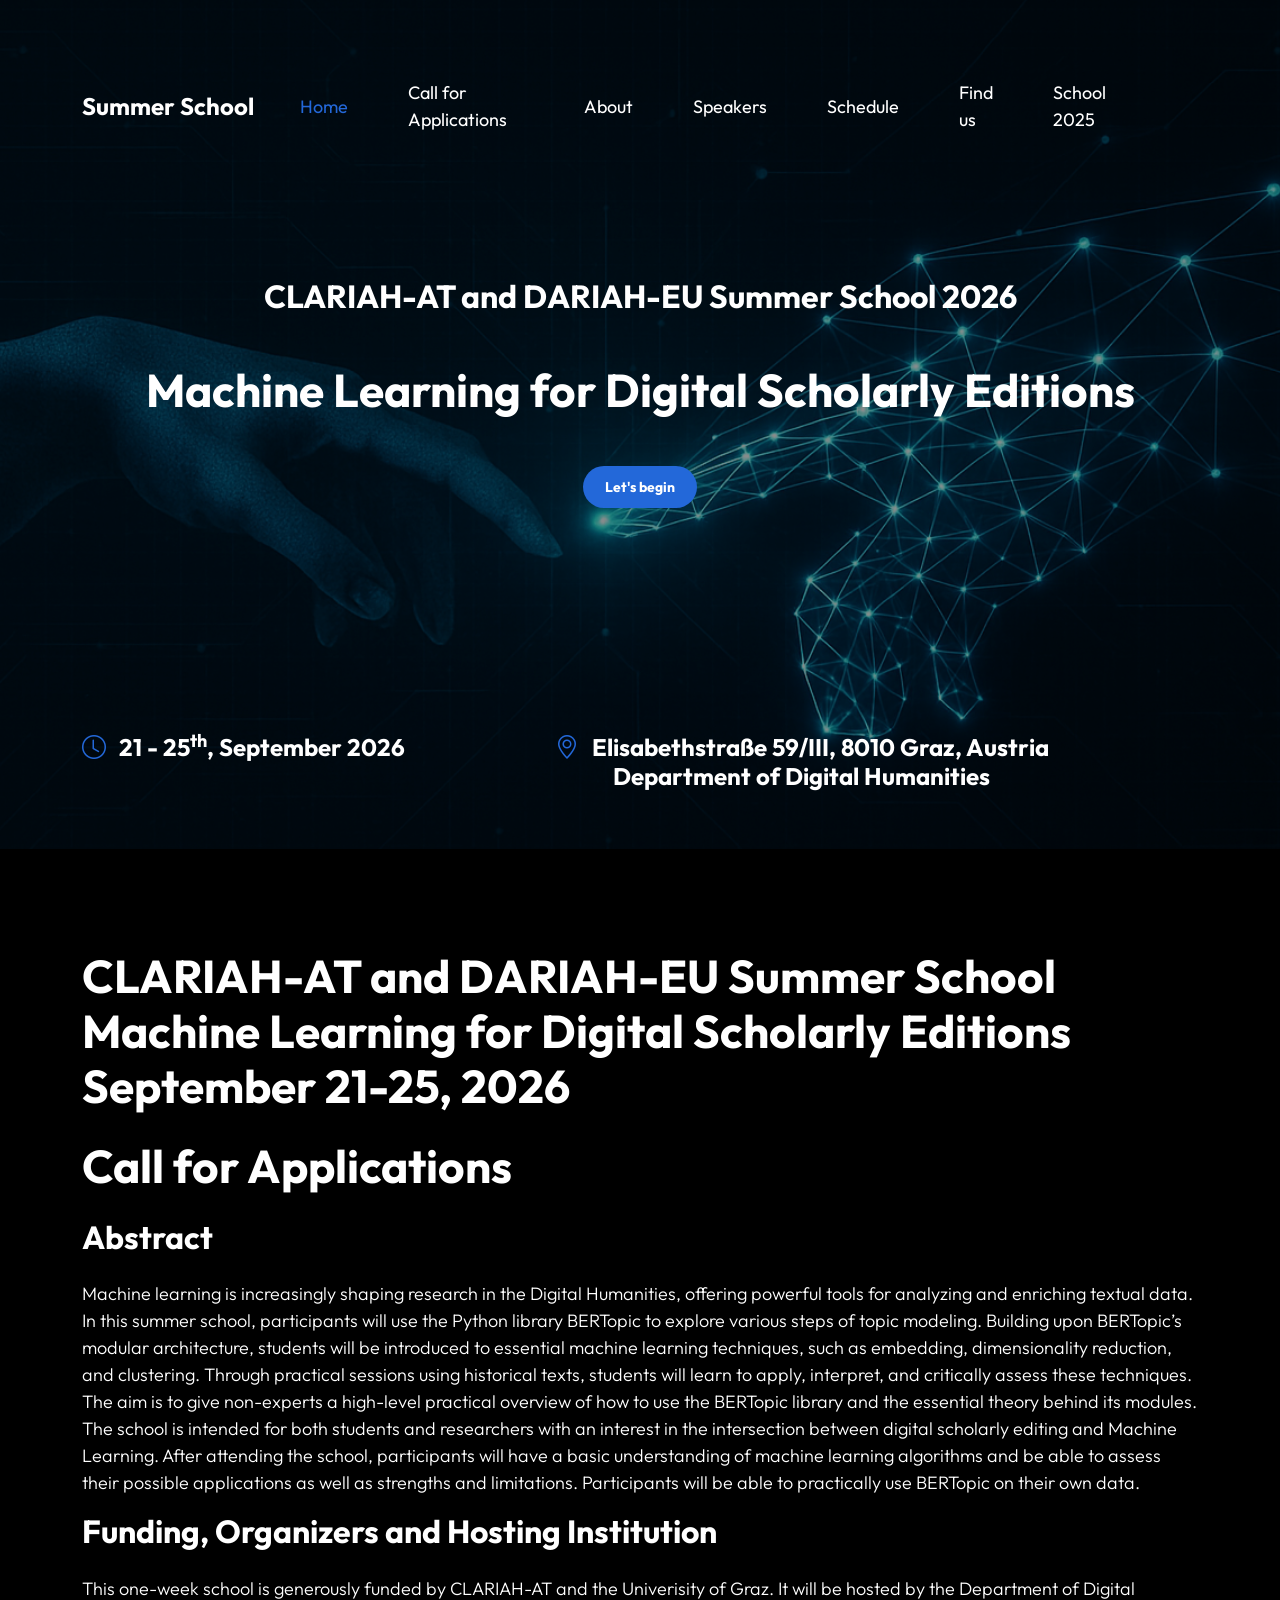
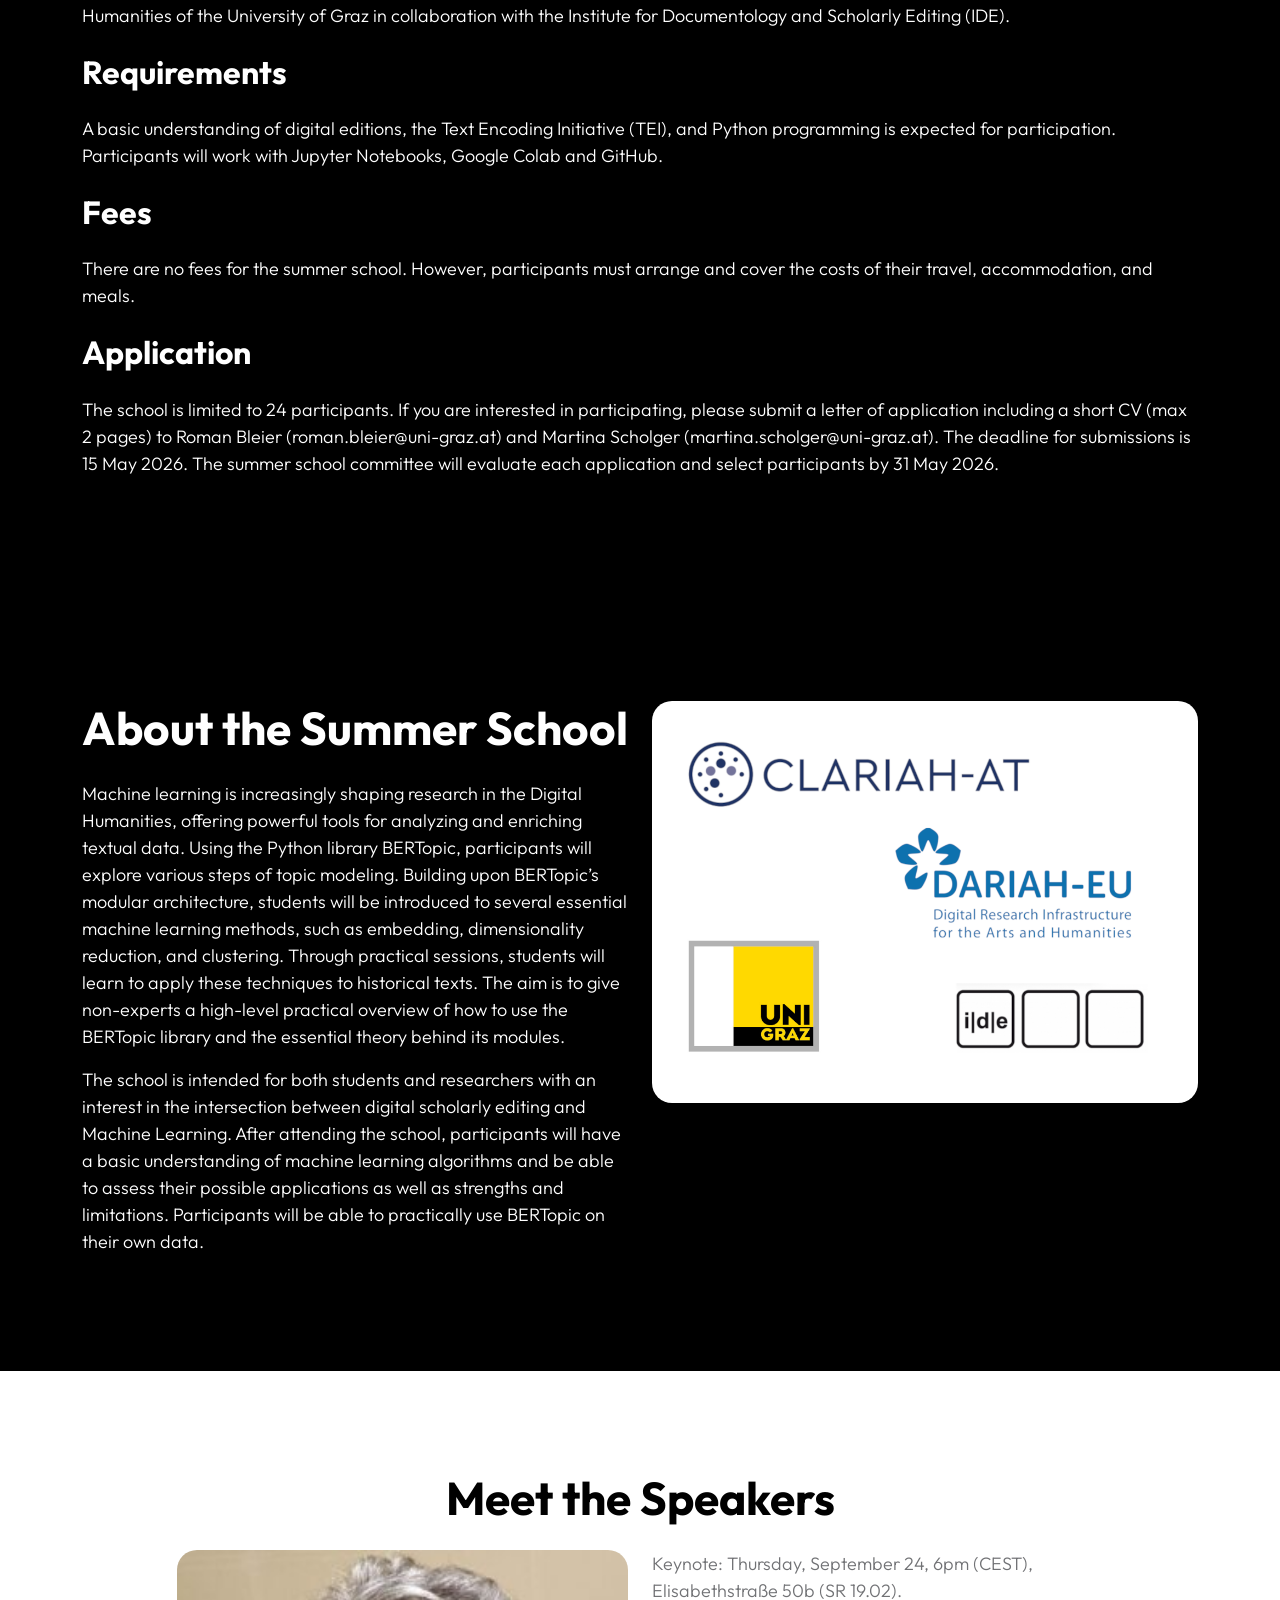
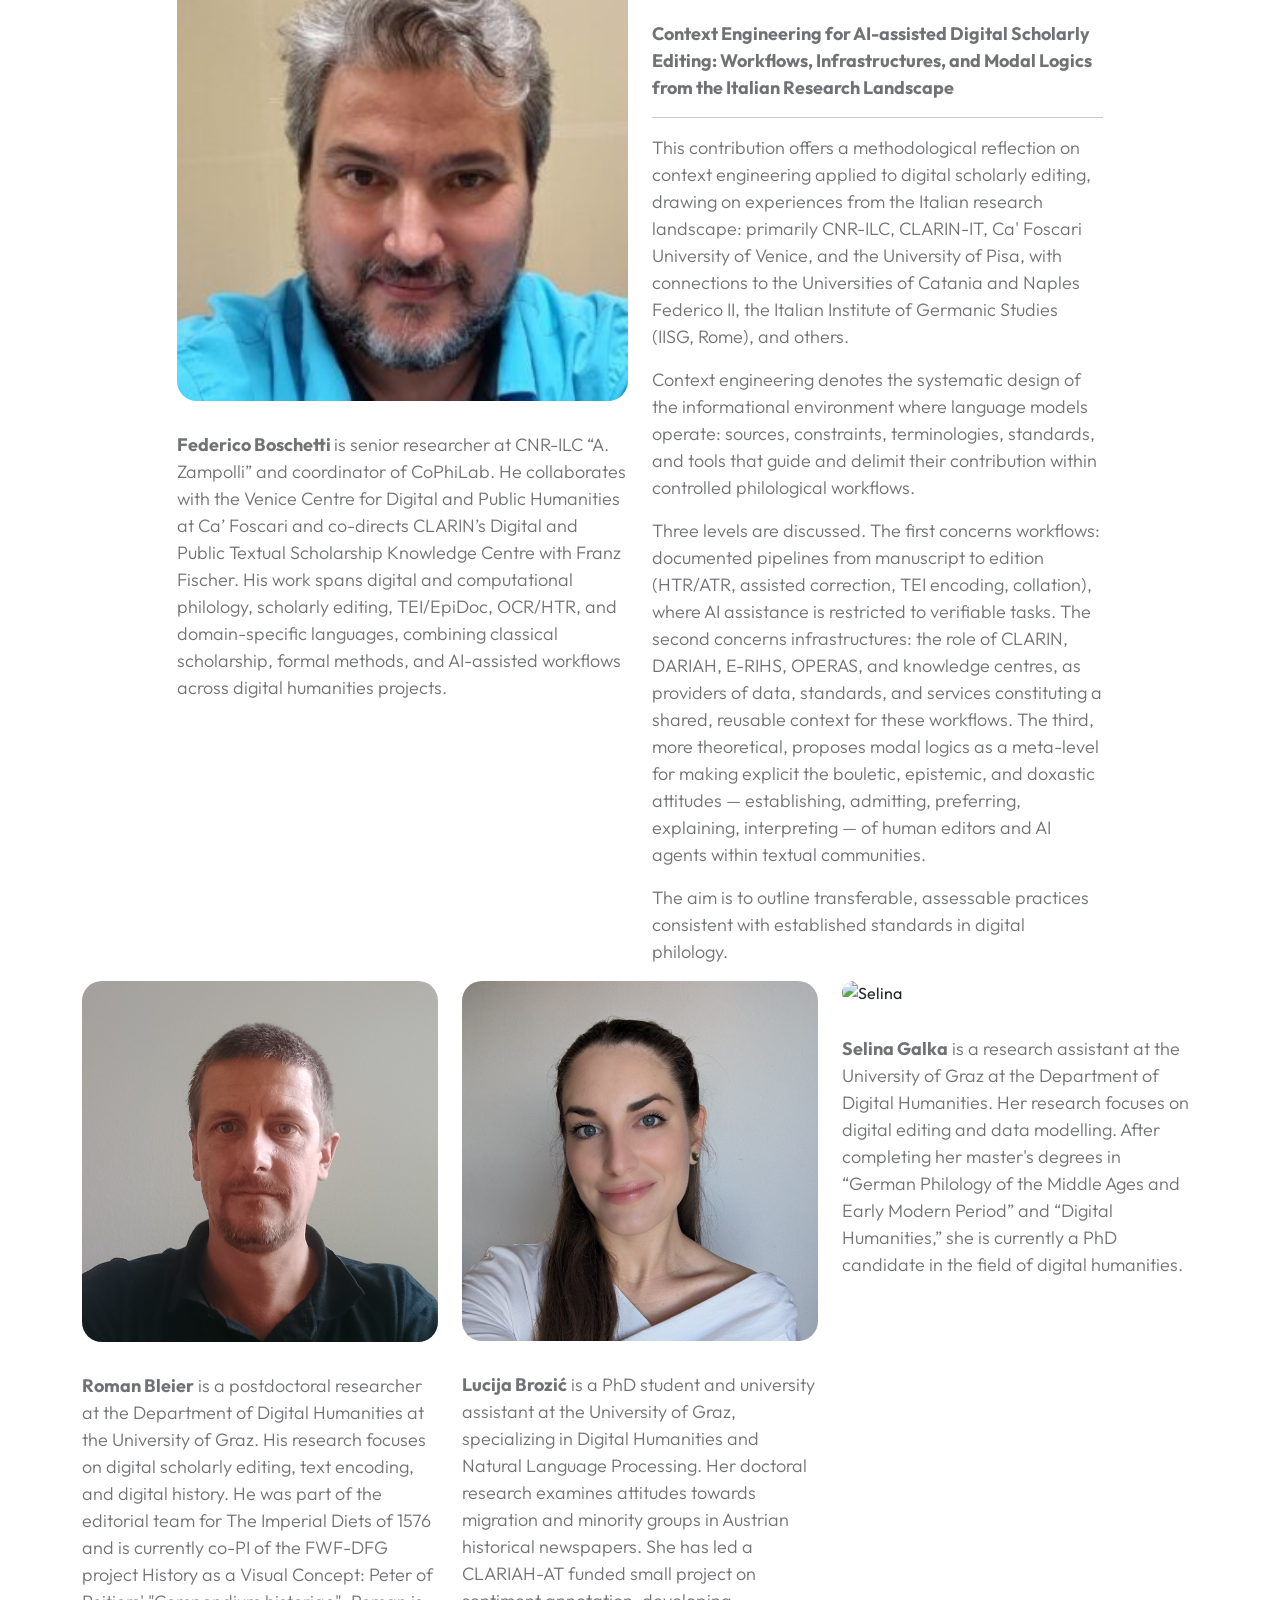
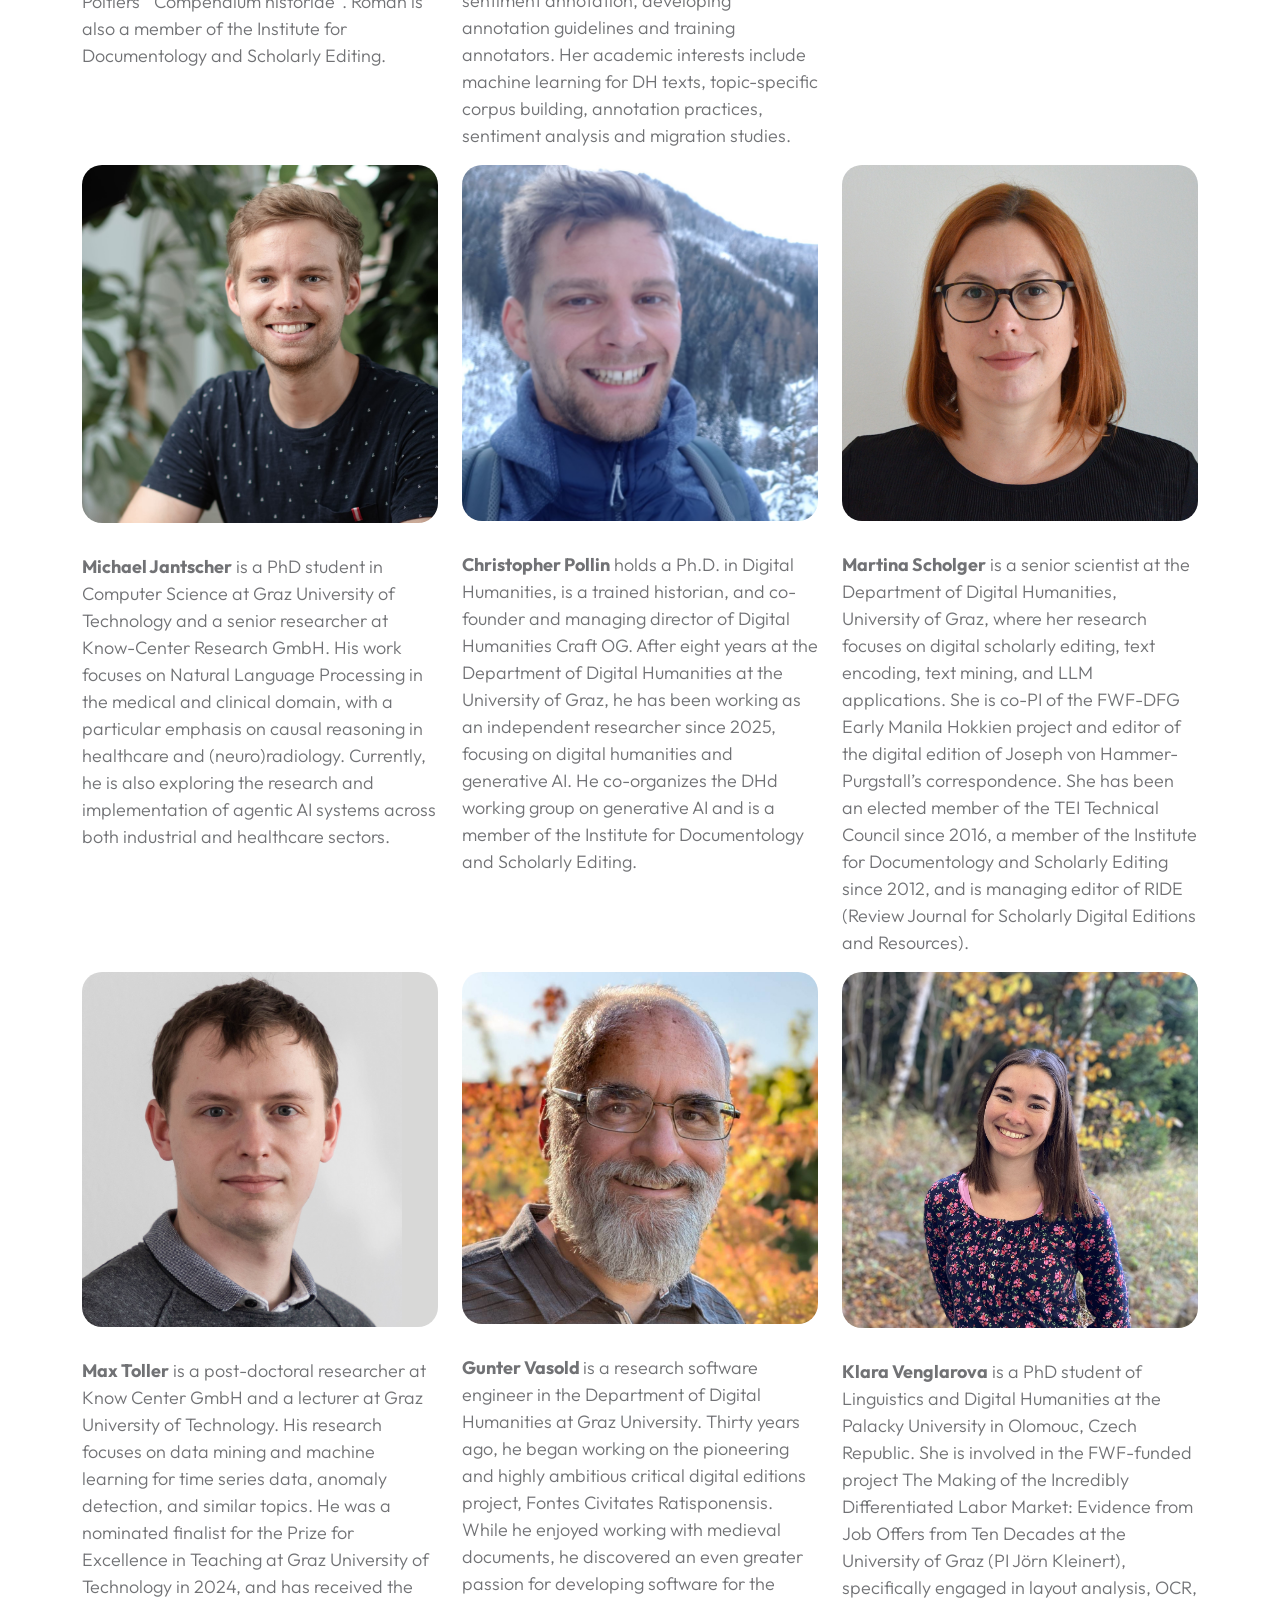
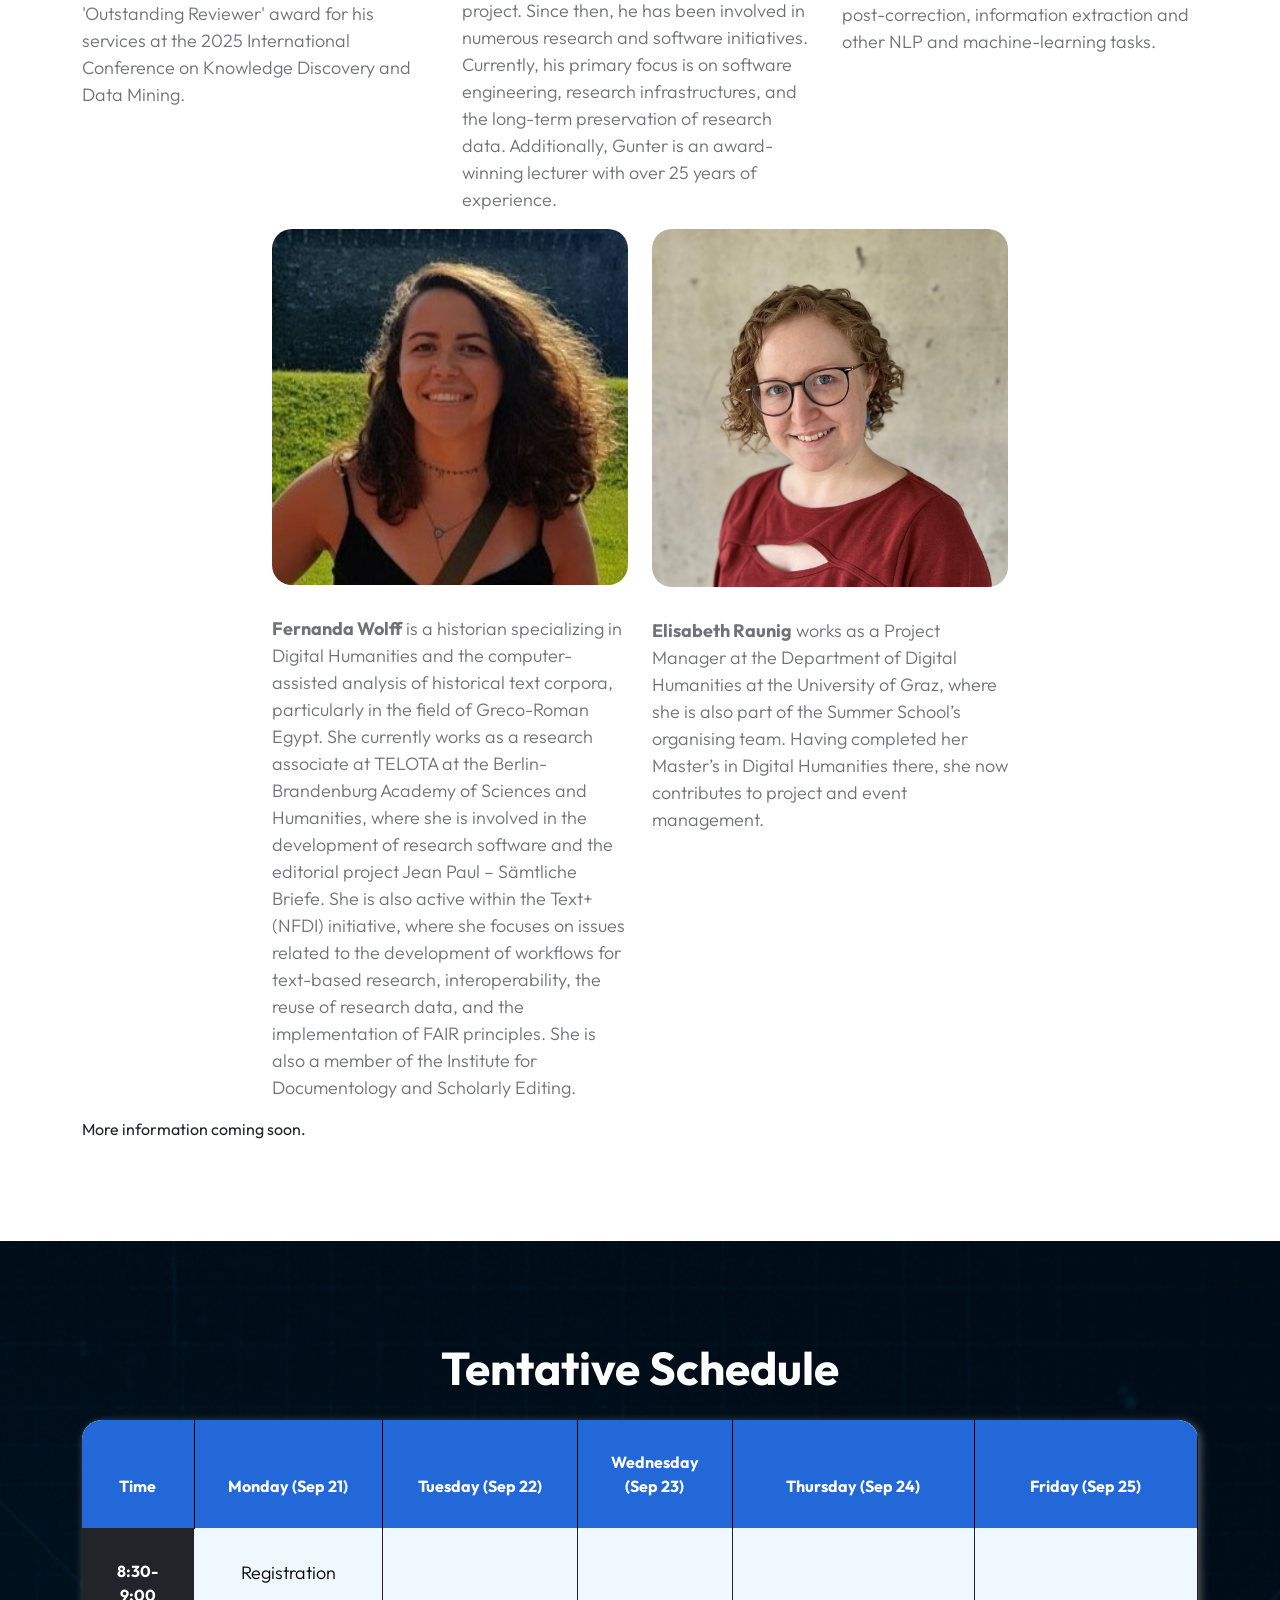
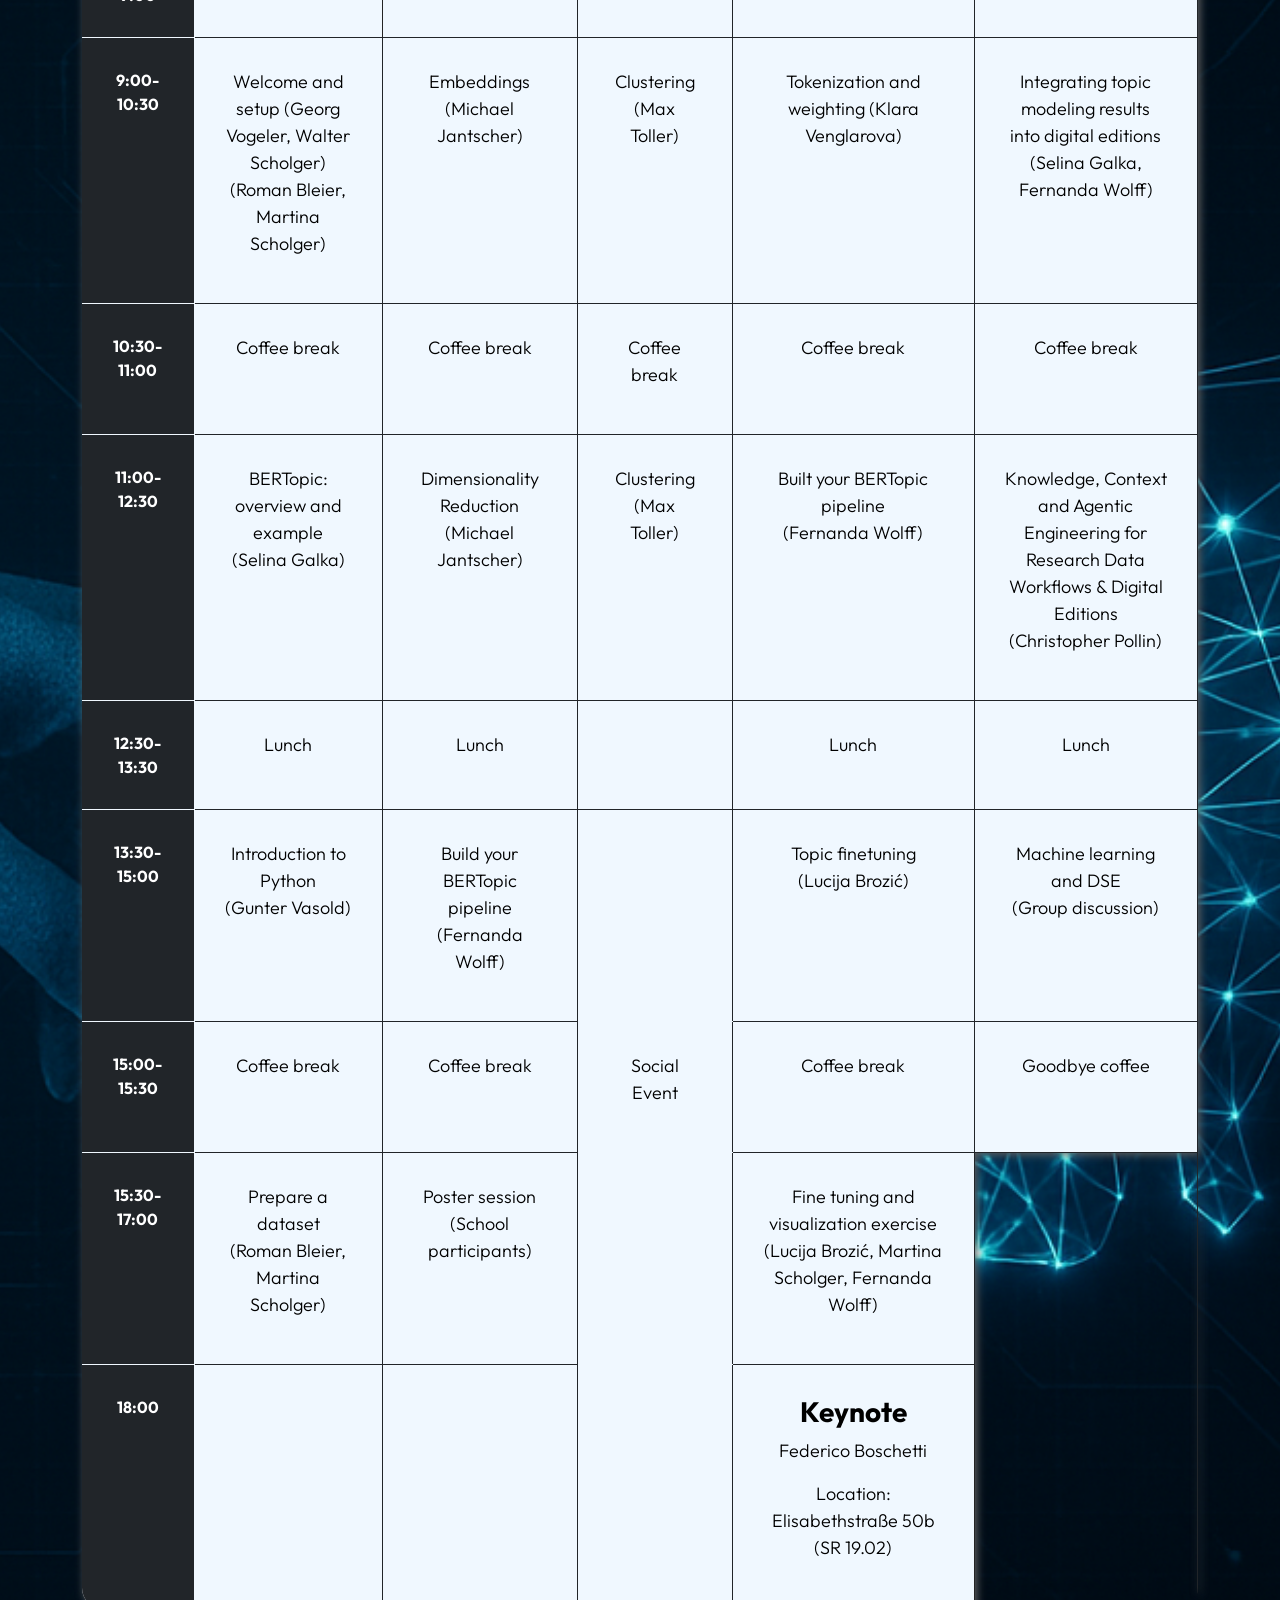
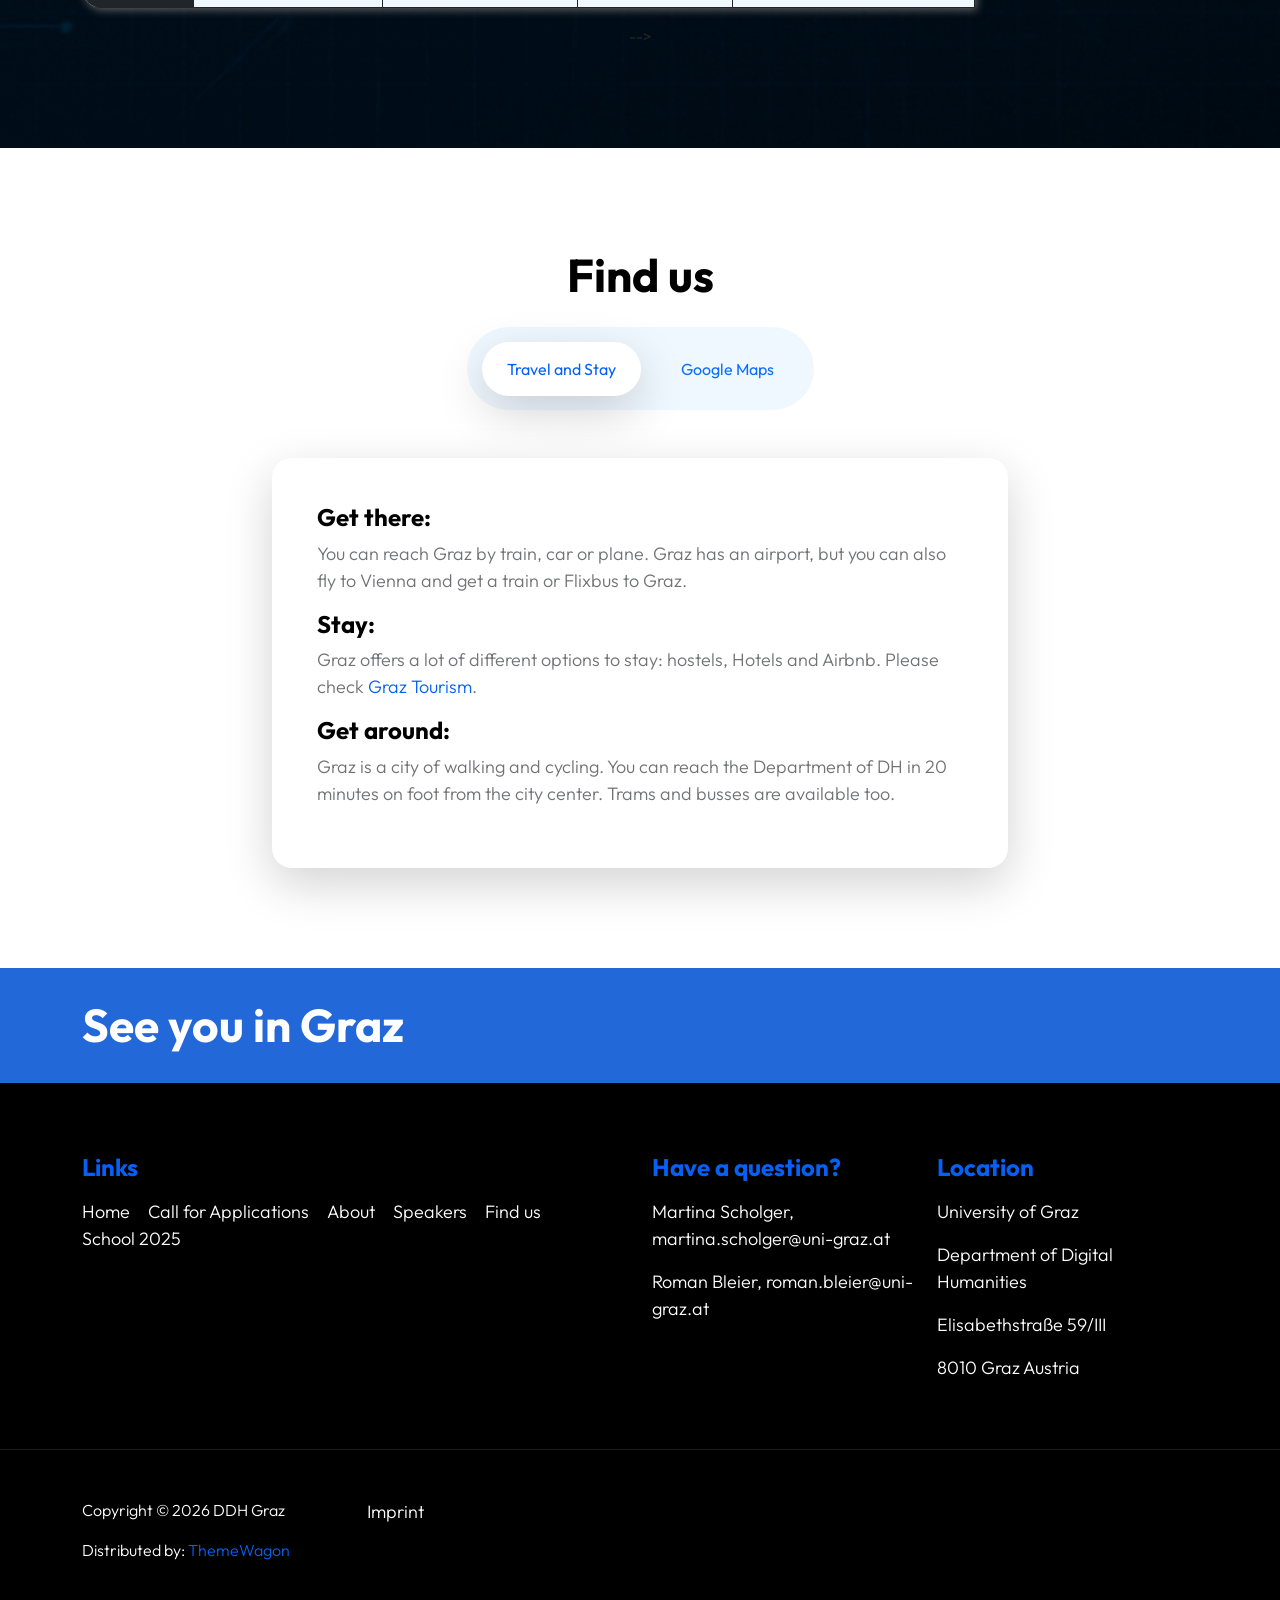
==== commit da566462: "Update title" ====
--- a/docs/index.html
+++ b/docs/index.html
@@ -114,7 +114,7 @@
                 <div class="row">
 
                     <div class="col-12 mt-auto mb-5 text-center">
-                        <h3 class="text-white mb-5">CLARIAH-AT Summer School 2026</h3>
+                        <h3 class="text-white mb-5">CLARIAH-AT and DARIAH-EU Summer School 2026</h3>
 
                         <h2 class="text-white mb-5">Machine Learning for Digital Scholarly Editions</h2>
 
